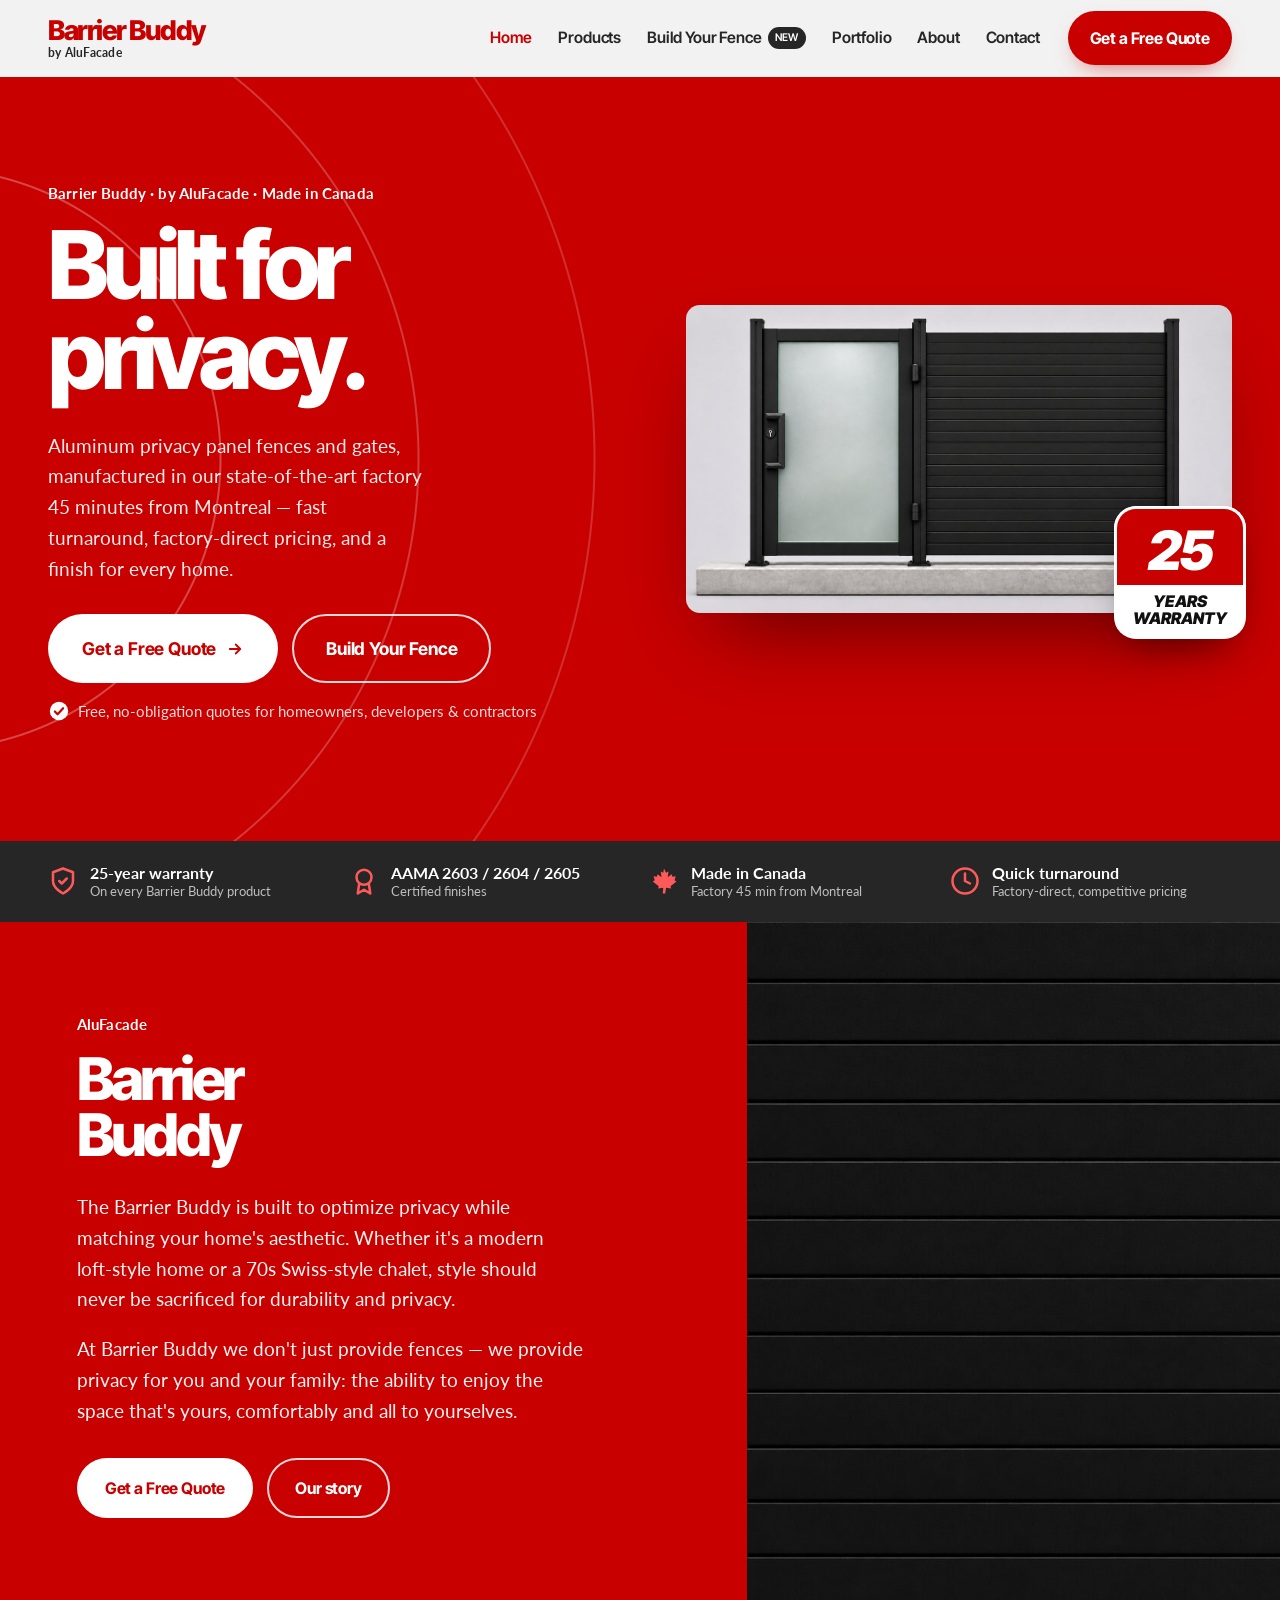
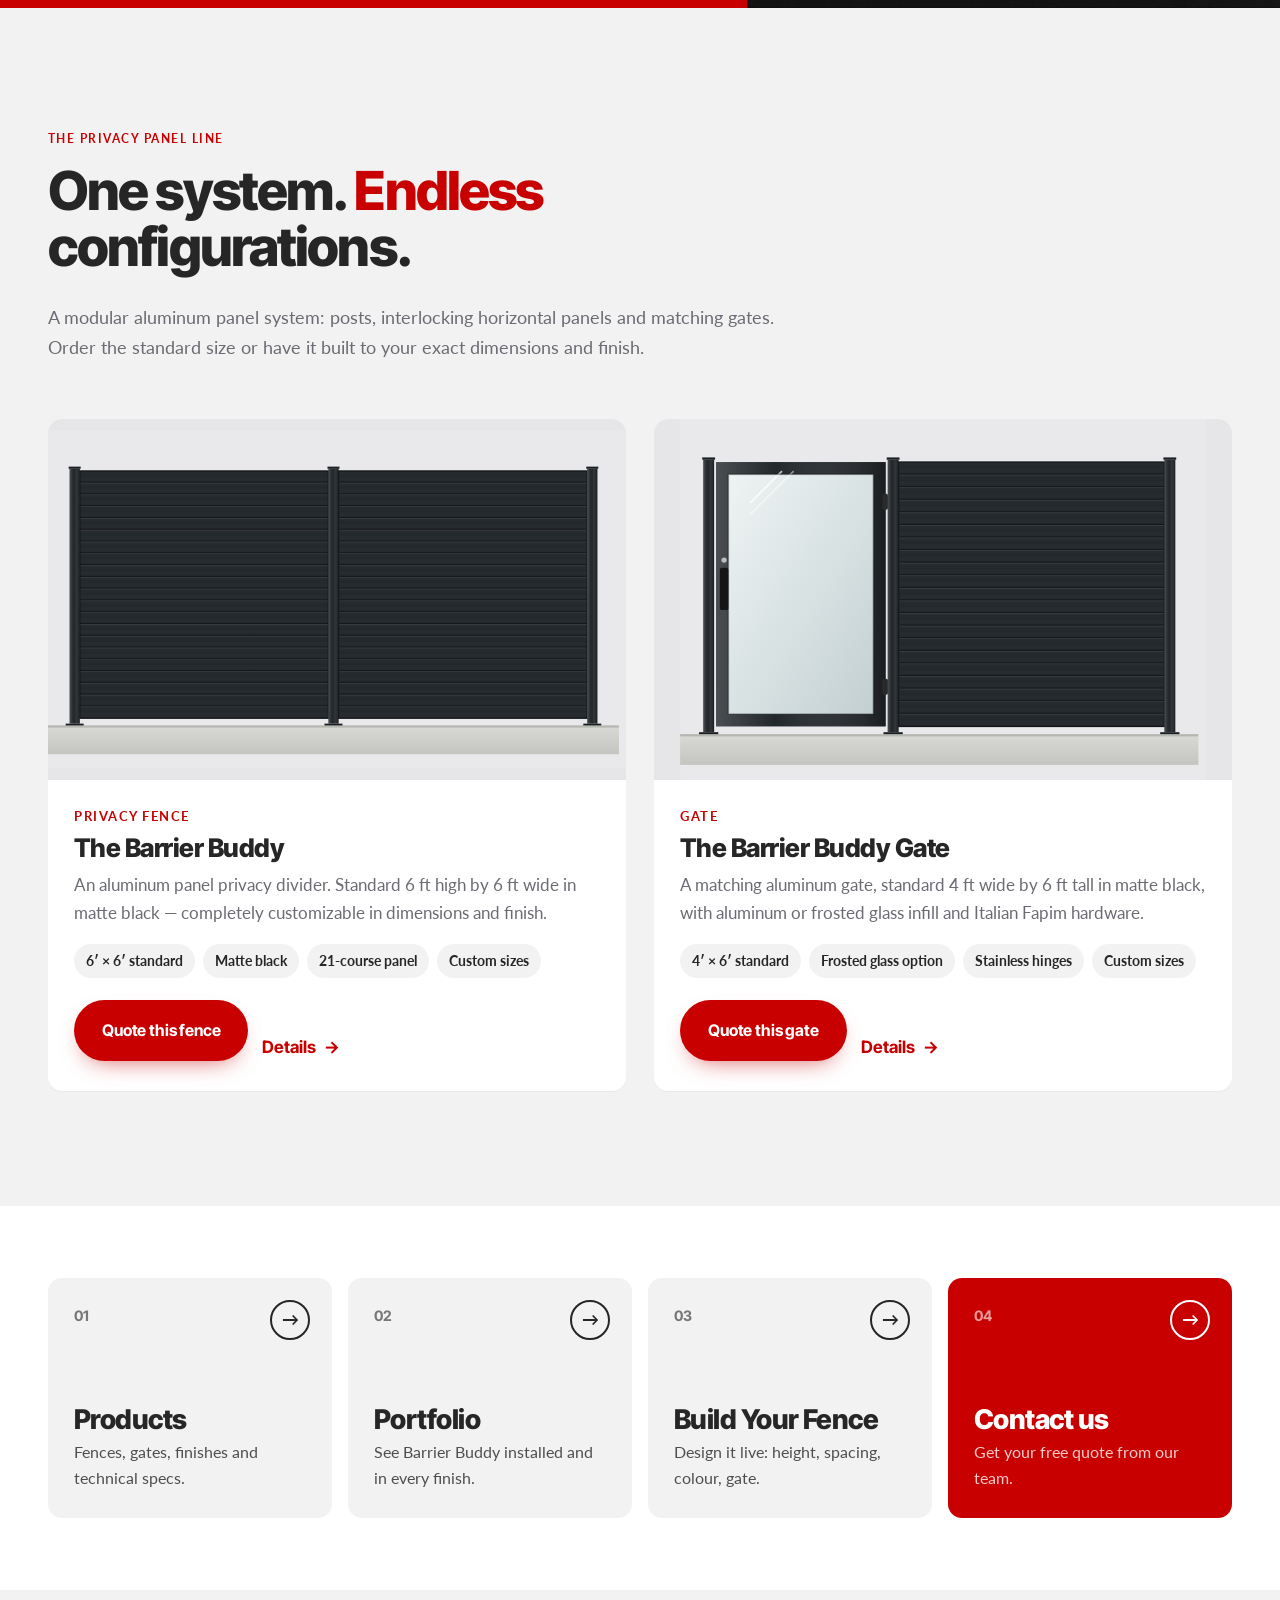
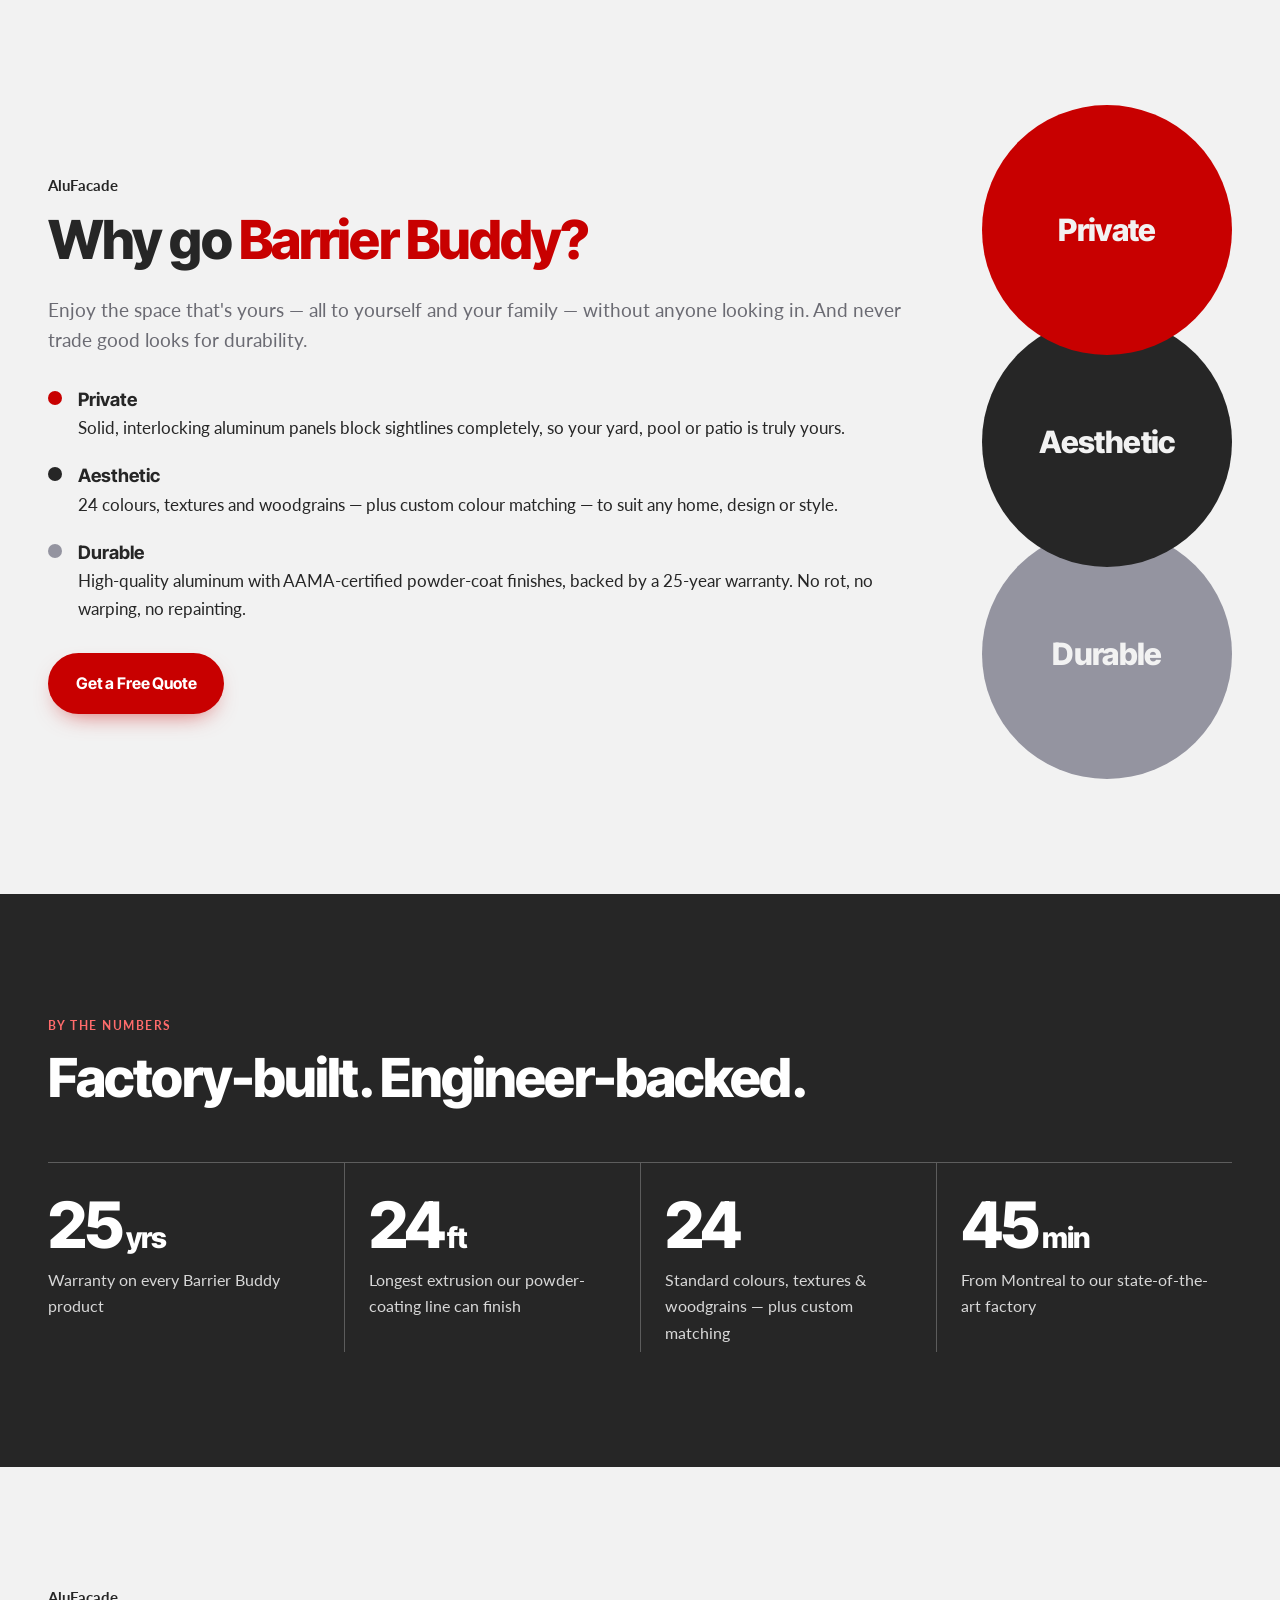
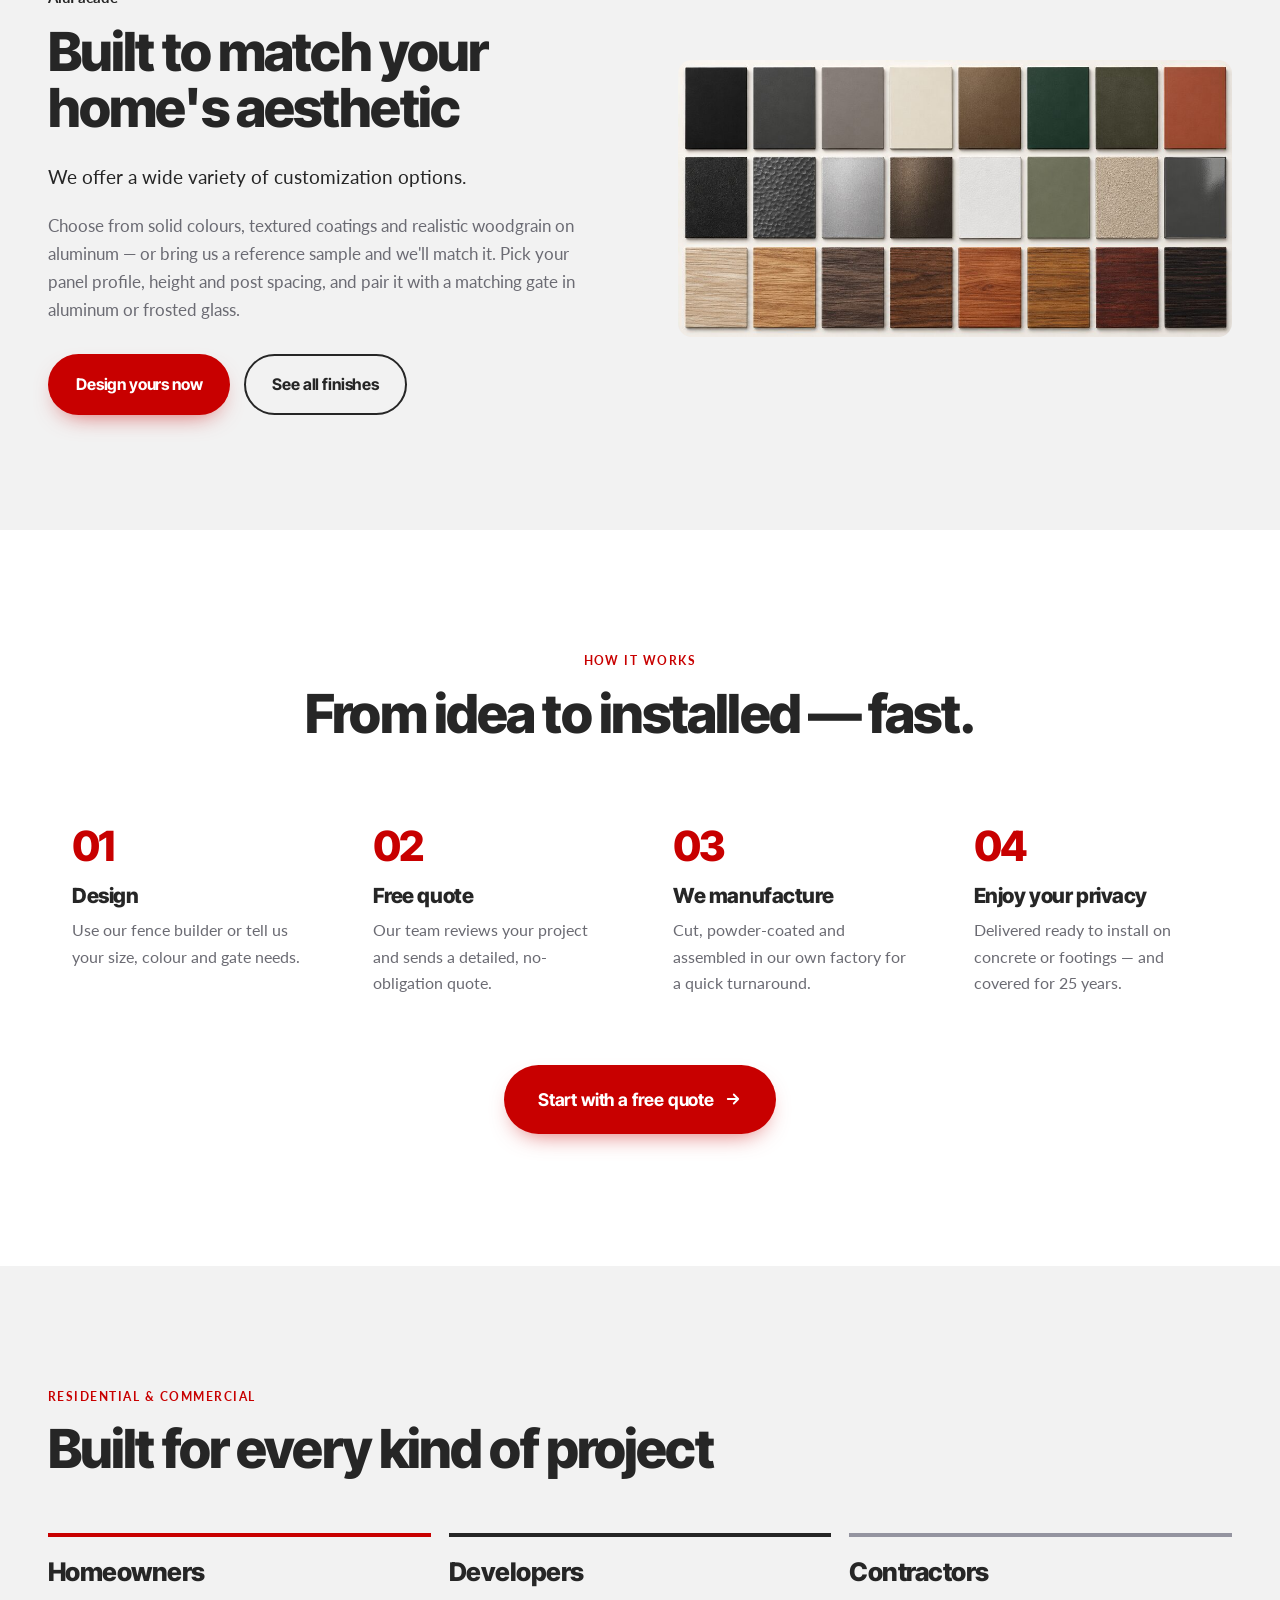
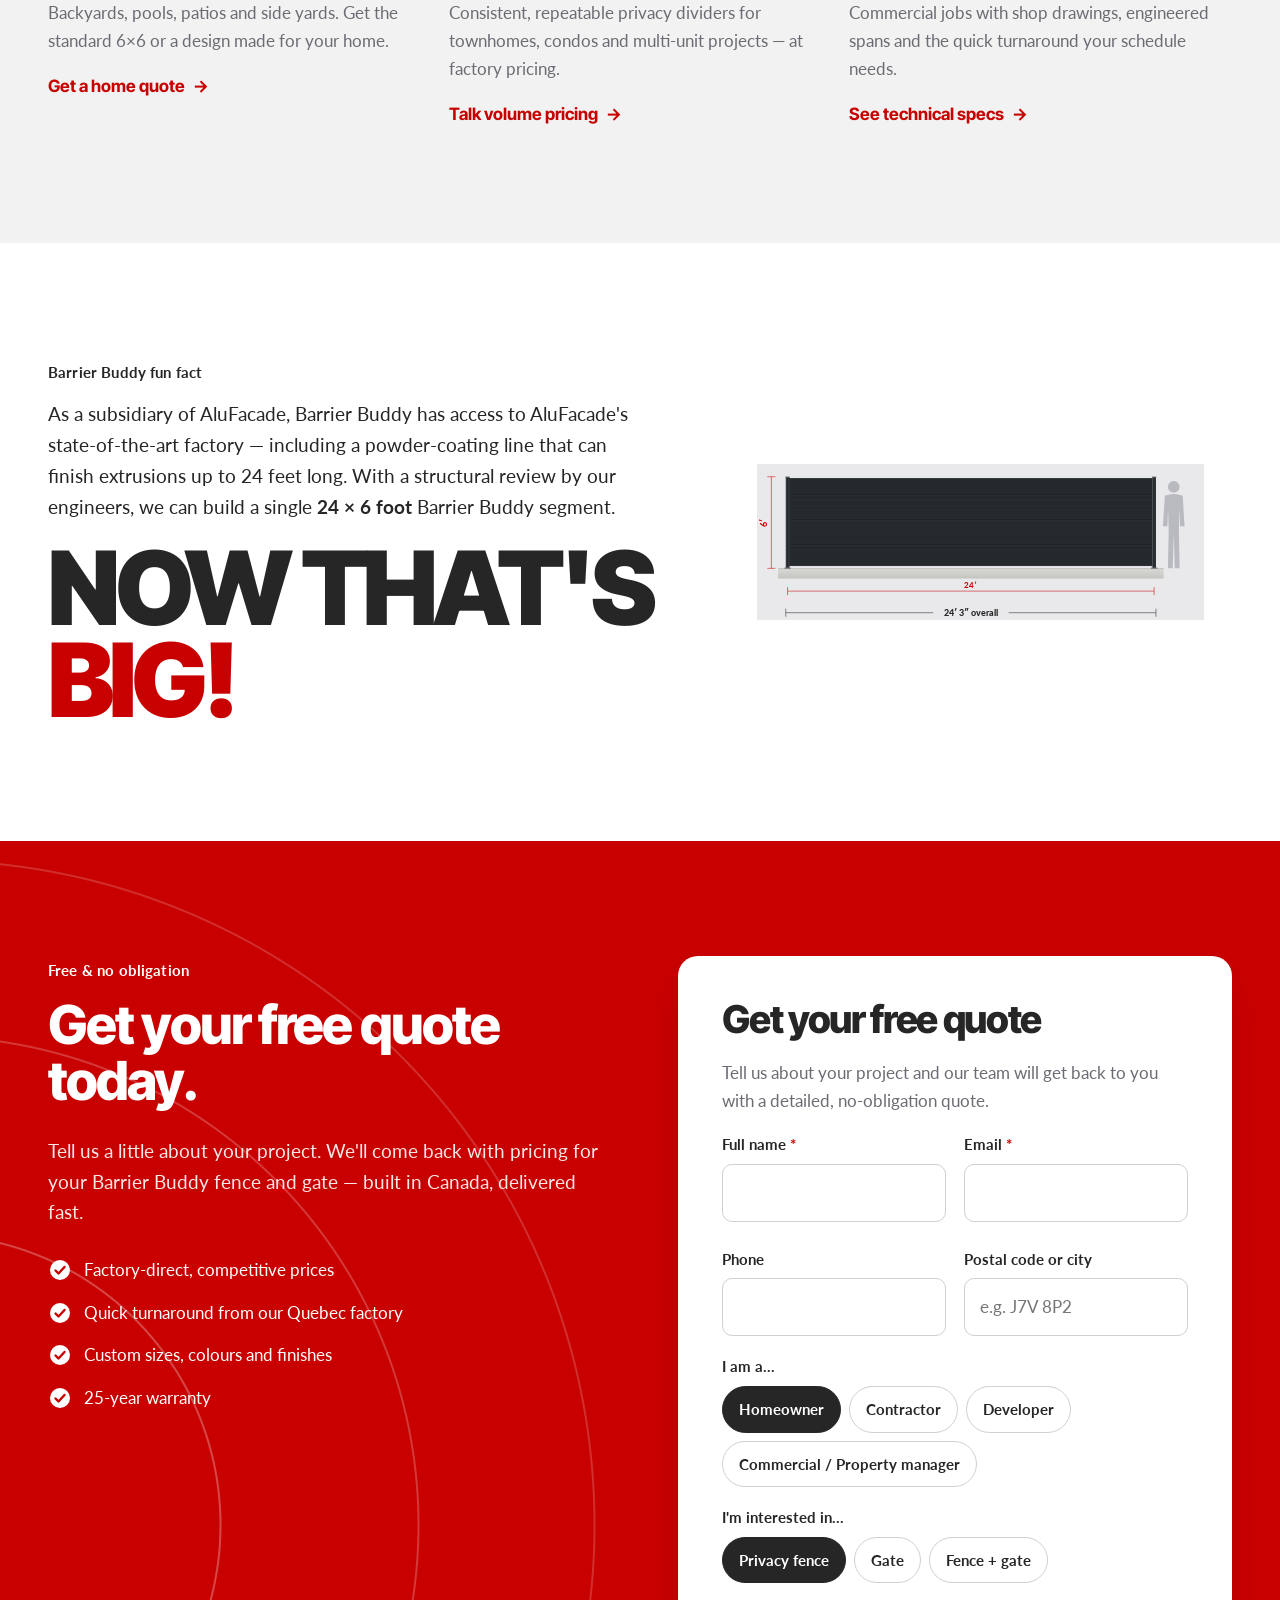
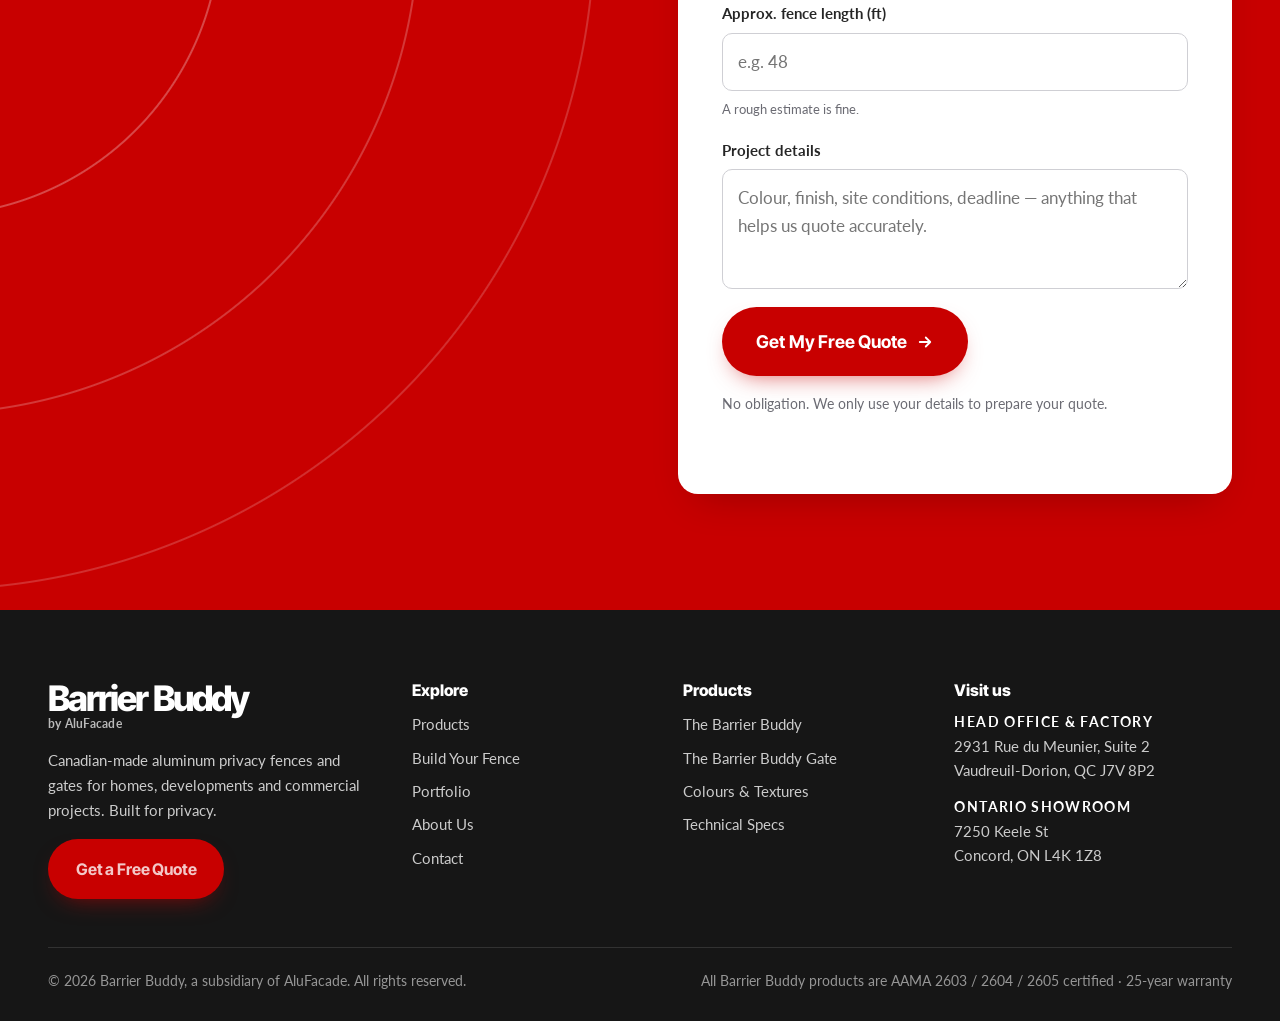
==== index.html @ 4f302fcf "Build Barrier Buddy website with fence configurator Six-page static site (Home, Products, Build Your" ====
<!DOCTYPE html>
<html lang="en-CA">
<head>
<meta charset="utf-8">
<meta name="viewport" content="width=device-width, initial-scale=1">
<title>Barrier Buddy | Aluminum Privacy Fences &amp; Gates — Made in Canada</title>
<meta name="description" content="Barrier Buddy builds Canadian-made aluminum privacy panel fences and gates in its factory 45 minutes from Montreal. Fast turnaround, competitive prices, 25-year warranty. Get a free quote.">
<meta name="theme-color" content="#c80000">
<meta property="og:type" content="website">
<meta property="og:site_name" content="Barrier Buddy">
<meta property="og:title" content="Barrier Buddy | Aluminum Privacy Fences &amp; Gates — Made in Canada">
<meta property="og:description" content="Barrier Buddy builds Canadian-made aluminum privacy panel fences and gates in its factory 45 minutes from Montreal. Fast turnaround, competitive prices, 25-year warranty. Get a free quote.">
<meta property="og:image" content="assets/img/standard-configuration.jpg">
<link rel="icon" href="assets/img/favicon.svg" type="image/svg+xml">
<link rel="preconnect" href="https://fonts.googleapis.com">
<link rel="preconnect" href="https://fonts.gstatic.com" crossorigin>
<link href="https://fonts.googleapis.com/css2?family=Inter+Tight:ital,wght@0,500;0,600;0,700;0,800;0,900;1,900&amp;family=Lato:wght@300;400;700;900&amp;display=swap" rel="stylesheet">
<link rel="stylesheet" href="assets/css/styles.css">
</head>
<body>
<a class="skip-link" href="#main">Skip to content</a>
<header class="site-header">
  <div class="container site-header__inner">
    <a class="brand" href="index.html" aria-label="Barrier Buddy by AluFacade — home">
      <span class="brand__name wordmark">Barrier Buddy</span>
      <span class="brand__by">by AluFacade</span>
    </a>
    <button class="nav-toggle" type="button" aria-expanded="false" aria-controls="site-nav"><span></span><span class="sr-only">Menu</span></button>
    <nav class="nav" id="site-nav" aria-label="Main">
      <ul class="nav__list">
          <li><a class="nav__link" href="index.html" aria-current="page">Home</a></li>
          <li><a class="nav__link" href="products.html">Products</a></li>
          <li><a class="nav__link nav__link--build" href="configurator.html">Build Your Fence <span class="tag">New</span></a></li>
          <li><a class="nav__link" href="gallery.html">Portfolio</a></li>
          <li><a class="nav__link" href="about.html">About</a></li>
          <li><a class="nav__link" href="contact.html">Contact</a></li>
      </ul>
      <a class="btn btn--primary nav__cta" href="contact.html#quote">Get a Free Quote</a>
    </nav>
  </div>
</header>

<main id="main">

  <!-- ============ HERO ============ -->
  <section class="hero rings">
    <div class="container hero__grid">
      <div>
        <span class="eyebrow">Barrier Buddy &middot; by AluFacade &middot; Made in Canada</span>
        <h1 class="wordmark">Built for<br>privacy.</h1>
        <p class="lead">Aluminum privacy panel fences and gates, manufactured in our state-of-the-art factory 45&nbsp;minutes from Montreal &mdash; fast turnaround, factory-direct pricing, and a finish for every home.</p>
        <div class="hero__ctas">
          <a class="btn btn--light btn--lg" href="contact.html#quote">Get a Free Quote <svg viewBox="0 0 24 24" fill="none" stroke="currentColor" stroke-width="2.4" stroke-linecap="round" stroke-linejoin="round" aria-hidden="true"><path d="M5 12h14M13 6l6 6-6 6"/></svg></a>
          <a class="btn btn--outline-light btn--lg" href="configurator.html">Build Your Fence</a>
        </div>
        <p class="hero__note"><svg viewBox="0 0 24 24" fill="none" stroke="currentColor" stroke-width="2" stroke-linecap="round" stroke-linejoin="round" aria-hidden="true"><circle cx="12" cy="12" r="10" fill="#fff" stroke="none"/><path d="m7.5 12.5 3 3 6-6.5" stroke="#c80000" stroke-width="2.4"/></svg> Free, no-obligation quotes for homeowners, developers &amp; contractors</p>
      </div>
      <div class="hero__media">
        <img src="assets/img/standard-configuration.jpg" width="1338" height="753" alt="Barrier Buddy standard configuration: a 6 by 6 foot matte black aluminum privacy panel with a 4 foot frosted glass gate" fetchpriority="high">
        <div class="hero__badge" aria-label="25 year warranty"><strong>25</strong><span>Years<br>warranty</span></div>
      </div>
    </div>
  </section>

  <!-- ============ TRUST STRIP ============ -->
  <section class="trust" aria-label="Why customers trust Barrier Buddy">
    <div class="container">
      <ul class="trust__list">
        <li class="trust__item"><svg viewBox="0 0 24 24" fill="none" stroke="currentColor" stroke-width="2" stroke-linecap="round" stroke-linejoin="round" aria-hidden="true"><path d="M12 22s8-4 8-10V5l-8-3-8 3v7c0 6 8 10 8 10z"/><path d="m9 12 2 2 4-4"/></svg><span>25-year warranty<small>On every Barrier Buddy product</small></span></li>
        <li class="trust__item"><svg viewBox="0 0 24 24" fill="none" stroke="currentColor" stroke-width="2" stroke-linecap="round" stroke-linejoin="round" aria-hidden="true"><circle cx="12" cy="9" r="6"/><path d="M8.2 13.8 7 22l5-3 5 3-1.2-8.2"/></svg><span>AAMA 2603 / 2604 / 2605<small>Certified finishes</small></span></li>
        <li class="trust__item"><svg viewBox="0 0 24 24" fill="currentColor" aria-hidden="true"><path d="M12 2l1.6 3.4 2-1-0.6 4.6 3-2.4.8 2 2.6-.4-1 3.2 1.6 1-4.8 3.8.6 1.8-4.2-.6L13 22h-2l.4-4.6-4.2.6.6-1.8L3 12.4l1.6-1-1-3.2 2.6.4.8-2 3 2.4-.6-4.6 2 1z"/></svg><span>Made in Canada<small>Factory 45 min from Montreal</small></span></li>
        <li class="trust__item"><svg viewBox="0 0 24 24" fill="none" stroke="currentColor" stroke-width="2" stroke-linecap="round" stroke-linejoin="round" aria-hidden="true"><circle cx="12" cy="12" r="10"/><path d="M12 6v6l4 2"/></svg><span>Quick turnaround<small>Factory-direct, competitive pricing</small></span></li>
      </ul>
    </div>
  </section>

  <!-- ============ INTRO ============ -->
  <section class="split" aria-labelledby="intro-title">
    <div class="split__copy">
      <span class="eyebrow">AluFacade</span>
      <h2 id="intro-title" class="wordmark">Barrier<br>Buddy</h2>
      <p>The Barrier Buddy is built to optimize privacy while matching your home's aesthetic. Whether it's a modern loft-style home or a 70s Swiss-style chalet, style should never be sacrificed for durability and privacy.</p>
      <p>At Barrier Buddy we don't just provide fences &mdash; we provide privacy for you and your family: the ability to enjoy the space that's yours, comfortably and all to yourselves.</p>
      <div class="hero__ctas" style="margin-top:12px">
        <a class="btn btn--light" href="contact.html#quote">Get a Free Quote</a>
        <a class="btn btn--outline-light" href="about.html">Our story</a>
      </div>
    </div>
    <div class="split__media" role="img" aria-label="Close-up of matte black horizontal aluminum fence panels"></div>
  </section>

  <!-- ============ PRODUCT LINE ============ -->
  <section class="section" aria-labelledby="line-title">
    <div class="container">
      <div class="section-head reveal">
        <span class="eyebrow eyebrow--caps text-red">The privacy panel line</span>
        <h2 id="line-title">One system. <span class="text-red">Endless</span> configurations.</h2>
        <p>A modular aluminum panel system: posts, interlocking horizontal panels and matching gates. Order the standard size or have it built to your exact dimensions and finish.</p>
      </div>
      <div class="grid grid--2">
        <article class="card reveal">
          <div class="card__media" data-fence-preview='{"bays":2,"courses":21,"colour":"matte-black"}'></div>
          <div class="card__body">
            <div class="card__kicker">Privacy fence</div>
            <h3>The Barrier Buddy</h3>
            <p>An aluminum panel privacy divider. Standard 6&nbsp;ft high by 6&nbsp;ft wide in matte black &mdash; completely customizable in dimensions and finish.</p>
            <ul class="spec-chips"><li>6&prime; &times; 6&prime; standard</li><li>Matte black</li><li>21-course panel</li><li>Custom sizes</li></ul>
            <div class="hero__ctas" style="margin-top:auto">
              <a class="btn btn--primary" href="contact.html?product=fence#quote">Quote this fence</a>
              <a class="link-arrow" href="products.html#fence">Details</a>
            </div>
          </div>
        </article>
        <article class="card reveal">
          <div class="card__media" data-fence-preview='{"bays":1,"courses":21,"colour":"matte-black","gate":"frosted","gateWidth":4,"gatePosition":"left"}'></div>
          <div class="card__body">
            <div class="card__kicker">Gate</div>
            <h3>The Barrier Buddy Gate</h3>
            <p>A matching aluminum gate, standard 4&nbsp;ft wide by 6&nbsp;ft tall in matte black, with aluminum or frosted glass infill and Italian Fapim hardware.</p>
            <ul class="spec-chips"><li>4&prime; &times; 6&prime; standard</li><li>Frosted glass option</li><li>Stainless hinges</li><li>Custom sizes</li></ul>
            <div class="hero__ctas" style="margin-top:auto">
              <a class="btn btn--primary" href="contact.html?product=gate#quote">Quote this gate</a>
              <a class="link-arrow" href="products.html#gate">Details</a>
            </div>
          </div>
        </article>
      </div>
    </div>
  </section>

  <!-- ============ EXPLORE TILES ============ -->
  <section class="section section--white section--tight" aria-labelledby="explore-title">
    <div class="container">
      <h2 id="explore-title" class="sr-only">Explore Barrier Buddy</h2>
      <div class="tiles">
        <a class="tile reveal" href="products.html"><span class="tile__num">01</span><span class="tile__arrow">&rarr;</span><div><h3>Products</h3><p>Fences, gates, finishes and technical specs.</p></div></a>
        <a class="tile reveal" href="gallery.html"><span class="tile__num">02</span><span class="tile__arrow">&rarr;</span><div><h3>Portfolio</h3><p>See Barrier Buddy installed and in every finish.</p></div></a>
        <a class="tile reveal" href="configurator.html"><span class="tile__num">03</span><span class="tile__arrow">&rarr;</span><div><h3>Build Your Fence</h3><p>Design it live: height, spacing, colour, gate.</p></div></a>
        <a class="tile tile--red reveal" href="contact.html#quote"><span class="tile__num">04</span><span class="tile__arrow">&rarr;</span><div><h3>Contact us</h3><p>Get your free quote from our team.</p></div></a>
      </div>
    </div>
  </section>

  <!-- ============ WHY ============ -->
  <section class="section" aria-labelledby="why-title">
    <div class="container why">
      <div class="reveal">
        <span class="eyebrow">AluFacade</span>
        <h2 id="why-title">Why go <span class="text-red">Barrier Buddy?</span></h2>
        <p class="lead muted">Enjoy the space that's yours &mdash; all to yourself and your family &mdash; without anyone looking in. And never trade good looks for durability.</p>
        <ul class="why__points">
          <li><div><strong>Private</strong>Solid, interlocking aluminum panels block sightlines completely, so your yard, pool or patio is truly yours.</div></li>
          <li><div><strong>Aesthetic</strong>24 colours, textures and woodgrains &mdash; plus custom colour matching &mdash; to suit any home, design or style.</div></li>
          <li><div><strong>Durable</strong>High-quality aluminum with AAMA-certified powder-coat finishes, backed by a 25-year warranty. No rot, no warping, no repainting.</div></li>
        </ul>
        <a class="btn btn--primary" href="contact.html#quote" style="margin-top:30px">Get a Free Quote</a>
      </div>
      <div class="why__circles" aria-hidden="true">
        <div class="why__circle why__circle--red">Private</div>
        <div class="why__circle why__circle--ink">Aesthetic</div>
        <div class="why__circle why__circle--grey">Durable</div>
      </div>
    </div>
  </section>

  <!-- ============ STATS ============ -->
  <section class="section section--ink" aria-labelledby="stats-title">
    <div class="container">
      <div class="section-head">
        <span class="eyebrow eyebrow--caps" style="color:#ff6b6b">By the numbers</span>
        <h2 id="stats-title">Factory-built. Engineer-backed.</h2>
      </div>
      <div class="stats">
        <div class="stat"><div class="stat__num">25<small>yrs</small></div><div class="stat__label">Warranty on every Barrier Buddy product</div></div>
        <div class="stat"><div class="stat__num">24<small>ft</small></div><div class="stat__label">Longest extrusion our powder-coating line can finish</div></div>
        <div class="stat"><div class="stat__num">24</div><div class="stat__label">Standard colours, textures &amp; woodgrains &mdash; plus custom matching</div></div>
        <div class="stat"><div class="stat__num">45<small>min</small></div><div class="stat__label">From Montreal to our state-of-the-art factory</div></div>
      </div>
    </div>
  </section>

  <!-- ============ AESTHETIC ============ -->
  <section class="section" aria-labelledby="aes-title">
    <div class="container two-col">
      <div class="reveal">
        <span class="eyebrow">AluFacade</span>
        <h2 id="aes-title">Built to match your home's aesthetic</h2>
        <p class="lead">We offer a wide variety of customization options.</p>
        <p class="muted">Choose from solid colours, textured coatings and realistic woodgrain on aluminum &mdash; or bring us a reference sample and we'll match it. Pick your panel profile, height and post spacing, and pair it with a matching gate in aluminum or frosted glass.</p>
        <div class="hero__ctas">
          <a class="btn btn--primary" href="configurator.html">Design yours now</a>
          <a class="btn btn--outline" href="products.html#finishes">See all finishes</a>
        </div>
      </div>
      <figure class="reveal" style="margin:0">
        <img src="assets/img/finish-samples.jpg" width="1065" height="533" alt="Barrier Buddy powder-coat finish samples: solid colours, textures and woodgrains" style="border-radius:var(--radius)" loading="lazy">
      </figure>
    </div>
  </section>

  <!-- ============ HOW IT WORKS ============ -->
  <section class="section section--white" aria-labelledby="how-title">
    <div class="container">
      <div class="section-head section-head--center reveal">
        <span class="eyebrow eyebrow--caps text-red">How it works</span>
        <h2 id="how-title">From idea to installed &mdash; fast.</h2>
      </div>
      <ol class="steps">
        <li class="step reveal"><h3>Design</h3><p>Use our fence builder or tell us your size, colour and gate needs.</p></li>
        <li class="step reveal"><h3>Free quote</h3><p>Our team reviews your project and sends a detailed, no-obligation quote.</p></li>
        <li class="step reveal"><h3>We manufacture</h3><p>Cut, powder-coated and assembled in our own factory for a quick turnaround.</p></li>
        <li class="step reveal"><h3>Enjoy your privacy</h3><p>Delivered ready to install on concrete or footings &mdash; and covered for 25 years.</p></li>
      </ol>
      <p style="text-align:center;margin-top:40px"><a class="btn btn--primary btn--lg" href="contact.html#quote">Start with a free quote <svg viewBox="0 0 24 24" fill="none" stroke="currentColor" stroke-width="2.4" stroke-linecap="round" stroke-linejoin="round" aria-hidden="true"><path d="M5 12h14M13 6l6 6-6 6"/></svg></a></p>
    </div>
  </section>

  <!-- ============ WHO WE SERVE ============ -->
  <section class="section" aria-labelledby="who-title">
    <div class="container">
      <div class="section-head reveal">
        <span class="eyebrow eyebrow--caps text-red">Residential &amp; commercial</span>
        <h2 id="who-title">Built for every kind of project</h2>
      </div>
      <div class="audience">
        <div class="audience__item reveal"><h3>Homeowners</h3><p>Backyards, pools, patios and side yards. Get the standard 6&times;6 or a design made for your home.</p><a class="link-arrow" href="contact.html?product=both#quote">Get a home quote</a></div>
        <div class="audience__item reveal"><h3>Developers</h3><p>Consistent, repeatable privacy dividers for townhomes, condos and multi-unit projects &mdash; at factory pricing.</p><a class="link-arrow" href="contact.html#quote">Talk volume pricing</a></div>
        <div class="audience__item reveal"><h3>Contractors</h3><p>Commercial jobs with shop drawings, engineered spans and the quick turnaround your schedule needs.</p><a class="link-arrow" href="products.html#specs">See technical specs</a></div>
      </div>
    </div>
  </section>

  <!-- ============ BIG FACT ============ -->
  <section class="section section--white" aria-labelledby="fact-title">
    <div class="container big-fact">
      <div class="reveal">
        <span class="eyebrow">Barrier Buddy fun fact</span>
        <h2 id="fact-title" class="sr-only">A 24 by 6 foot Barrier Buddy</h2>
        <p class="lead">As a subsidiary of AluFacade, Barrier Buddy has access to AluFacade's state-of-the-art factory &mdash; including a powder-coating line that can finish extrusions up to 24&nbsp;feet long. With a structural review by our engineers, we can build a single <strong>24&nbsp;&times;&nbsp;6&nbsp;foot</strong> Barrier Buddy segment.</p>
        <p class="big-fact__shout">Now that's <span class="text-red">big!</span></p>
      </div>
      <div class="big-fact__visual reveal" data-fence-preview='{"bays":1,"spacing":24,"courses":21,"colour":"matte-black"}' data-dims="true" data-person="true"></div>
    </div>
  </section>

  <!-- ============ QUOTE ============ -->
  <section class="section section--red rings quote-section" id="quote" aria-labelledby="quote-panel-title">
    <div class="container two-col">
      <div>
        <span class="eyebrow">Free &amp; no obligation</span>
        <h2>Get your free quote today.</h2>
        <p class="lead" style="color:rgba(255,255,255,.9)">Tell us a little about your project. We'll come back with pricing for your Barrier Buddy fence and gate &mdash; built in Canada, delivered fast.</p>
        <ul class="quote-perks">
          <li><svg viewBox="0 0 24 24" fill="none" stroke="currentColor" stroke-width="2" stroke-linecap="round" stroke-linejoin="round" aria-hidden="true"><circle cx="12" cy="12" r="10" fill="#fff" stroke="none"/><path d="m7.5 12.5 3 3 6-6.5" stroke="#c80000" stroke-width="2.4"/></svg> Factory-direct, competitive prices</li>
          <li><svg viewBox="0 0 24 24" fill="none" stroke="currentColor" stroke-width="2" stroke-linecap="round" stroke-linejoin="round" aria-hidden="true"><circle cx="12" cy="12" r="10" fill="#fff" stroke="none"/><path d="m7.5 12.5 3 3 6-6.5" stroke="#c80000" stroke-width="2.4"/></svg> Quick turnaround from our Quebec factory</li>
          <li><svg viewBox="0 0 24 24" fill="none" stroke="currentColor" stroke-width="2" stroke-linecap="round" stroke-linejoin="round" aria-hidden="true"><circle cx="12" cy="12" r="10" fill="#fff" stroke="none"/><path d="m7.5 12.5 3 3 6-6.5" stroke="#c80000" stroke-width="2.4"/></svg> Custom sizes, colours and finishes</li>
          <li><svg viewBox="0 0 24 24" fill="none" stroke="currentColor" stroke-width="2" stroke-linecap="round" stroke-linejoin="round" aria-hidden="true"><circle cx="12" cy="12" r="10" fill="#fff" stroke="none"/><path d="m7.5 12.5 3 3 6-6.5" stroke="#c80000" stroke-width="2.4"/></svg> 25-year warranty</li>
        </ul>
      </div>
      
  <div class="form-panel" id="quote-panel">
    <h2 style="font-size:clamp(1.8rem,3vw,2.5rem)">Get your free quote</h2>
    <p class="muted">Tell us about your project and our team will get back to you with a detailed, no-obligation quote.</p>
    <form class="form" data-quote-form novalidate>
      <div class="field">
        <label for="q-name">Full name <span class="req">*</span></label>
        <input id="q-name" name="name" type="text" autocomplete="name" required data-error="Please enter your name.">
        <span class="field__error" data-error-for="name" aria-live="polite"></span>
      </div>
      <div class="field">
        <label for="q-email">Email <span class="req">*</span></label>
        <input id="q-email" name="email" type="email" autocomplete="email" required data-error="Please enter a valid email address.">
        <span class="field__error" data-error-for="email" aria-live="polite"></span>
      </div>
      <div class="field">
        <label for="q-phone">Phone</label>
        <input id="q-phone" name="phone" type="tel" autocomplete="tel">
      </div>
      <div class="field">
        <label for="q-postal">Postal code or city</label>
        <input id="q-postal" name="location" type="text" autocomplete="postal-code" placeholder="e.g. J7V 8P2">
      </div>
      <fieldset class="field form__full choice-row">
        <legend>I am a…</legend>
        <label class="choice"><input type="radio" name="customer" value="Homeowner" checked><span>Homeowner</span></label>
        <label class="choice"><input type="radio" name="customer" value="Contractor"><span>Contractor</span></label>
        <label class="choice"><input type="radio" name="customer" value="Developer"><span>Developer</span></label>
        <label class="choice"><input type="radio" name="customer" value="Commercial"><span>Commercial / Property manager</span></label>
      </fieldset>
      <fieldset class="field form__full choice-row">
        <legend>I'm interested in…</legend>
        <label class="choice"><input type="radio" name="product" value="fence" checked><span>Privacy fence</span></label>
        <label class="choice"><input type="radio" name="product" value="gate"><span>Gate</span></label>
        <label class="choice"><input type="radio" name="product" value="both"><span>Fence + gate</span></label>
      </fieldset>
      <div class="field form__full">
        <label for="q-length">Approx. fence length (ft)</label>
        <input id="q-length" name="length" type="number" min="0" step="1" inputmode="numeric" placeholder="e.g. 48">
        <span class="field__hint">A rough estimate is fine.</span>
      </div>
      
      <div class="config-attached form__full" data-config-attached hidden>
        <div class="config-attached__head"><strong>Your Barrier Buddy design is attached</strong><button type="button" data-config-remove>Remove</button></div>
        <pre></pre>
      </div>
      <textarea name="configuration" hidden aria-hidden="true" tabindex="-1"></textarea>
      <div class="field form__full">
        <label for="q-msg">Project details</label>
        <textarea id="q-msg" name="message" placeholder="Colour, finish, site conditions, deadline — anything that helps us quote accurately."></textarea>
      </div>
      <div class="form__full form__submit">
        <button class="btn btn--primary btn--lg" type="submit">Get My Free Quote <svg viewBox="0 0 24 24" fill="none" stroke="currentColor" stroke-width="2.4" stroke-linecap="round" stroke-linejoin="round" aria-hidden="true"><path d="M5 12h14M13 6l6 6-6 6"/></svg></button>
        <p>No obligation. We only use your details to prepare your quote.</p>
      </div>
      <p class="form-status form__full" role="alert"></p>
    </form>
    <div class="form-success" hidden>
      <div class="form-success__icon"><svg viewBox="0 0 24 24" fill="none" stroke="currentColor" stroke-width="2.6" stroke-linecap="round" stroke-linejoin="round" aria-hidden="true"><path d="M20 6 9 17l-5-5"/></svg></div>
      <h3>Thanks — your quote request is in!</h3>
      <p class="muted">Our team will review your project and contact you shortly. Want to fine-tune your design in the meantime?</p>
      <a class="btn btn--dark" href="configurator.html">Open the fence builder</a>
    </div>
  </div>
    </div>
  </section>

</main>
<script>
document.addEventListener("DOMContentLoaded", function () {
  document.querySelectorAll("[data-fence-preview]").forEach(function (el) {
    var cfg = JSON.parse(el.getAttribute("data-fence-preview"));
    el.innerHTML = BarrierBuddy.fence.render(cfg, { dims: el.dataset.dims === "true", person: el.dataset.person === "true" });
  });
});
</script>

<div class="quote-bar" aria-label="Quick actions">
  <a class="btn btn--dark" href="configurator.html">Build Your Fence</a>
  <a class="btn btn--primary" href="contact.html#quote">Free Quote</a>
</div>

<footer class="site-footer">
  <div class="container">
    <div class="footer-grid">
      <div class="footer-brand">
        <a class="brand" href="index.html"><span class="brand__name wordmark">Barrier Buddy</span><span class="brand__by">by AluFacade</span></a>
        <p>Canadian-made aluminum privacy fences and gates for homes, developments and commercial projects. Built for privacy.</p>
        <a class="btn btn--primary" href="contact.html#quote">Get a Free Quote</a>
      </div>
      <div class="footer-col">
        <h4>Explore</h4>
        <ul>
          <li><a href="products.html">Products</a></li>
          <li><a href="configurator.html">Build Your Fence</a></li>
          <li><a href="gallery.html">Portfolio</a></li>
          <li><a href="about.html">About Us</a></li>
          <li><a href="contact.html">Contact</a></li>
        </ul>
      </div>
      <div class="footer-col">
        <h4>Products</h4>
        <ul>
          <li><a href="products.html#fence">The Barrier Buddy</a></li>
          <li><a href="products.html#gate">The Barrier Buddy Gate</a></li>
          <li><a href="products.html#finishes">Colours &amp; Textures</a></li>
          <li><a href="products.html#specs">Technical Specs</a></li>
        </ul>
      </div>
      <div class="footer-col">
        <h4>Visit us</h4>
        <address><strong>Head Office &amp; Factory</strong>2931 Rue du Meunier, Suite 2<br>Vaudreuil-Dorion, QC J7V 8P2</address>
        <address><strong>Ontario Showroom</strong>7250 Keele St<br>Concord, ON L4K 1Z8</address>
      </div>
    </div>
    <div class="footer-bottom">
      <span>&copy; <span data-year>2026</span> Barrier Buddy, a subsidiary of AluFacade. All rights reserved.</span>
      <span>All Barrier Buddy products are AAMA 2603 / 2604 / 2605 certified &middot; 25-year warranty</span>
    </div>
  </div>
</footer>
<script src="assets/js/fence-render.js"></script>
<script src="assets/js/main.js"></script>
</body>
</html>
---- assets/css/styles.css ----
/* ==========================================================================
   Barrier Buddy — by AluFacade
   Visual system taken from the Barrier Buddy presentation:
   signal red, off-white paper, charcoal ink, cool grey; heavy tight-tracked
   display type with Lato body copy; concentric ring motif on red.
   ========================================================================== */

:root {
  --red: #c80000;
  --red-dark: #a30000;
  --red-tint: #fbe9e9;
  --ink: #262626;
  --ink-2: #3d3d3d;
  --muted: #6b6b73;
  --grey: #9494a0;
  --line: #dcdcdc;
  --paper: #f2f2f2;
  --white: #ffffff;
  --slate: #1d2a36;

  --font-display: "Inter Tight", "Helvetica Neue", Arial, sans-serif;
  --font-body: "Lato", "Helvetica Neue", Arial, sans-serif;

  --container: 1240px;
  --gutter: clamp(20px, 4vw, 48px);
  --radius: 14px;
  --radius-sm: 8px;
  --shadow: 0 18px 40px -18px rgba(0, 0, 0, 0.25);
  --header-h: 76px;
}

*,
*::before,
*::after { box-sizing: border-box; }

html { scroll-behavior: smooth; -webkit-text-size-adjust: 100%; }

body {
  margin: 0;
  font-family: var(--font-body);
  font-size: 1.0625rem;
  line-height: 1.65;
  color: var(--ink);
  background: var(--paper);
  -webkit-font-smoothing: antialiased;
}

img, svg { display: block; max-width: 100%; }
img { height: auto; }
a { color: inherit; }
button, input, select, textarea { font: inherit; color: inherit; }

:focus-visible { outline: 3px solid var(--red); outline-offset: 3px; }

.sr-only {
  position: absolute; width: 1px; height: 1px; padding: 0; margin: -1px;
  overflow: hidden; clip: rect(0 0 0 0); white-space: nowrap; border: 0;
}

.skip-link {
  position: absolute; left: 12px; top: -60px; z-index: 200;
  background: var(--ink); color: var(--white); padding: 10px 16px; border-radius: 6px;
}
.skip-link:focus { top: 12px; }

.container { width: min(100% - 2 * var(--gutter), var(--container)); margin-inline: auto; }

/* ---------- Type ---------- */
h1, h2, h3, h4 {
  font-family: var(--font-display);
  font-weight: 800;
  line-height: 1.04;
  letter-spacing: -0.035em;
  margin: 0 0 0.5em;
  color: inherit;
}
h1 { font-size: clamp(2.6rem, 6.4vw, 5.6rem); }
h2 { font-size: clamp(2rem, 4.2vw, 3.6rem); }
h3 { font-size: clamp(1.3rem, 2vw, 1.75rem); letter-spacing: -0.02em; }
h4 { font-size: 1.1rem; letter-spacing: -0.01em; }
p { margin: 0 0 1em; }

.eyebrow {
  display: inline-block;
  font-family: var(--font-body);
  font-weight: 700;
  font-size: 0.95rem;
  letter-spacing: 0.01em;
  margin-bottom: 14px;
}
.eyebrow--caps { text-transform: uppercase; letter-spacing: 0.12em; font-size: 0.78rem; }
.text-red { color: var(--red); }
.lead { font-size: clamp(1.1rem, 1.5vw, 1.3rem); line-height: 1.6; }
.muted { color: var(--muted); }
.small { font-size: 0.875rem; }

/* Wordmark */
.wordmark {
  font-family: var(--font-display);
  font-weight: 800;
  letter-spacing: -0.055em;
  line-height: 0.95;
}

/* ---------- Buttons ---------- */
.btn {
  display: inline-flex; align-items: center; justify-content: center; gap: 10px;
  padding: 15px 26px;
  border-radius: 999px;
  border: 2px solid transparent;
  font-family: var(--font-display);
  font-weight: 700;
  font-size: 1rem;
  letter-spacing: -0.01em;
  text-decoration: none;
  cursor: pointer;
  transition: transform 0.15s ease, background-color 0.15s ease, color 0.15s ease, border-color 0.15s ease, box-shadow 0.15s ease;
  white-space: nowrap;
}
.btn:hover { transform: translateY(-1px); }
.btn:active { transform: translateY(0); }
.btn svg { width: 18px; height: 18px; flex: none; }
.btn--primary { background: var(--red); color: var(--white); box-shadow: 0 10px 24px -12px rgba(200, 0, 0, 0.7); }
.btn--primary:hover { background: var(--red-dark); }
.btn--light { background: var(--white); color: var(--red); }
.btn--light:hover { background: var(--paper); }
.btn--dark { background: var(--ink); color: var(--white); }
.btn--dark:hover { background: #000; }
.btn--outline { border-color: currentColor; color: var(--ink); background: transparent; }
.btn--outline:hover { background: var(--ink); color: var(--white); border-color: var(--ink); }
.btn--outline-light { border-color: rgba(255, 255, 255, 0.85); color: var(--white); background: transparent; }
.btn--outline-light:hover { background: var(--white); color: var(--red); }
.btn--lg { padding: 18px 32px; font-size: 1.1rem; }
.btn--block { width: 100%; }

.link-arrow {
  display: inline-flex; align-items: center; gap: 8px;
  font-family: var(--font-display); font-weight: 700; text-decoration: none; color: var(--red);
}
.link-arrow::after { content: "→"; transition: transform 0.15s ease; }
.link-arrow:hover::after { transform: translateX(4px); }

/* ---------- Header ---------- */
.site-header {
  position: sticky; top: 0; z-index: 100;
  background: rgba(242, 242, 242, 0.92);
  backdrop-filter: saturate(160%) blur(10px);
  -webkit-backdrop-filter: saturate(160%) blur(10px);
  border-bottom: 1px solid transparent;
  transition: border-color 0.2s ease, box-shadow 0.2s ease;
}
.site-header.is-scrolled { border-bottom-color: var(--line); box-shadow: 0 8px 24px -20px rgba(0,0,0,.35); }
.site-header__inner { display: flex; align-items: center; justify-content: space-between; gap: 24px; height: var(--header-h); }

.brand { display: inline-flex; flex-direction: column; text-decoration: none; line-height: 1; }
.brand__name { font-size: 1.7rem; color: var(--red); }
.brand__by { font-family: var(--font-body); font-weight: 700; font-size: 0.72rem; color: var(--ink); margin-top: 3px; letter-spacing: 0.02em; }

.nav { display: flex; align-items: center; gap: 6px; }
.nav__list { display: flex; align-items: center; gap: 2px; list-style: none; margin: 0; padding: 0; }
.nav__link {
  display: block; padding: 10px 12px; border-radius: 8px;
  font-family: var(--font-display); font-weight: 600; font-size: 0.98rem; letter-spacing: -0.01em;
  text-decoration: none; color: var(--ink);
}
.nav__link:hover { color: var(--red); }
.nav__link[aria-current="page"] { color: var(--red); }
.nav__link--build { display: inline-flex; align-items: center; gap: 6px; }
.nav__link--build .tag { font-size: 0.66rem; background: var(--ink); color: #fff; border-radius: 999px; padding: 2px 7px; letter-spacing: 0.04em; text-transform: uppercase; }
.nav__cta { margin-left: 10px; padding: 12px 20px; }

.nav-toggle {
  display: none; width: 46px; height: 46px; border-radius: 10px; border: 0; background: var(--ink); color: #fff; cursor: pointer;
  align-items: center; justify-content: center;
}
.nav-toggle span, .nav-toggle span::before, .nav-toggle span::after {
  content: ""; display: block; width: 20px; height: 2px; background: currentColor; position: relative; transition: transform .2s ease, top .2s ease, opacity .2s;
}
.nav-toggle span::before { position: absolute; top: -6px; }
.nav-toggle span::after { position: absolute; top: 6px; }
.nav-toggle[aria-expanded="true"] span { background: transparent; }
.nav-toggle[aria-expanded="true"] span::before { top: 0; transform: rotate(45deg); }
.nav-toggle[aria-expanded="true"] span::after { top: 0; transform: rotate(-45deg); }

@media (max-width: 1080px) {
  .nav-toggle { display: inline-flex; }
  .nav {
    position: fixed; inset: var(--header-h) 0 auto 0; background: var(--paper);
    flex-direction: column; align-items: stretch; gap: 0; padding: 12px var(--gutter) 28px;
    border-bottom: 1px solid var(--line); box-shadow: 0 24px 40px -24px rgba(0,0,0,.35);
    transform: translateY(-8px); opacity: 0; visibility: hidden; transition: all .2s ease;
    max-height: calc(100vh - var(--header-h)); overflow-y: auto;
  }
  .nav.is-open { transform: none; opacity: 1; visibility: visible; }
  .nav__list { flex-direction: column; align-items: stretch; }
  .nav__link { padding: 14px 4px; font-size: 1.2rem; border-bottom: 1px solid var(--line); border-radius: 0; }
  .nav__cta { margin: 18px 0 0; padding: 16px; }
}

/* Mobile sticky quote bar */
.quote-bar {
  display: none;
  position: fixed; left: 0; right: 0; bottom: 0; z-index: 90;
  padding: 10px 14px calc(10px + env(safe-area-inset-bottom));
  background: rgba(255,255,255,.96); border-top: 1px solid var(--line);
  gap: 10px;
}
.quote-bar .btn { flex: 1; padding: 14px 10px; }
@media (max-width: 720px) {
  .quote-bar { display: flex; }
  body { padding-bottom: 78px; }
}

/* ---------- Sections ---------- */
.section { padding-block: clamp(64px, 9vw, 120px); }
.section--tight { padding-block: clamp(44px, 6vw, 72px); }
.section--white { background: var(--white); }
.section--ink { background: var(--ink); color: var(--white); }
.section--red { background: var(--red); color: var(--white); }
.section-head { max-width: 760px; margin-bottom: clamp(32px, 5vw, 56px); }
.section-head--center { margin-inline: auto; text-align: center; }
.section-head p { color: var(--muted); font-size: 1.15rem; }
.section--ink .section-head p, .section--red .section-head p { color: rgba(255,255,255,.82); }

/* Ring motif (from the cover slide) */
.rings { position: relative; overflow: hidden; isolation: isolate; }
.rings::before {
  content: ""; position: absolute; z-index: -1; pointer-events: none;
  width: 1500px; height: 1500px; left: -820px; top: 50%; transform: translateY(-50%);
  border-radius: 50%;
  background:
    radial-gradient(circle, transparent 0 289px, rgba(255,255,255,.28) 290px 291px, transparent 292px 487px,
      rgba(255,255,255,.22) 488px 489px, transparent 490px 663px, rgba(255,255,255,.18) 664px 665px, transparent 666px);
}

/* ---------- Hero ---------- */
.hero { background: var(--red); color: var(--white); padding-block: clamp(56px, 8vw, 110px) clamp(64px, 8vw, 110px); }
.hero__grid { display: grid; grid-template-columns: 1.05fr 1fr; gap: clamp(32px, 5vw, 72px); align-items: center; }
.hero h1 { font-size: clamp(3rem, 7.4vw, 6.4rem); margin-bottom: 0.32em; }
.hero h1 .thin { font-weight: 500; letter-spacing: -0.04em; }
.hero .lead { color: rgba(255,255,255,.92); max-width: 34ch; }
.hero__ctas { display: flex; flex-wrap: wrap; gap: 14px; margin-top: 30px; }
.hero__note { margin-top: 16px; font-size: 0.92rem; color: rgba(255,255,255,.85); display: flex; align-items: center; gap: 8px; }
.hero__note svg { width: 22px; height: 22px; flex: none; }
.hero__media { position: relative; }
.hero__media img { border-radius: var(--radius); box-shadow: 0 40px 80px -30px rgba(0,0,0,.55); }
.hero__badge {
  position: absolute; right: -14px; bottom: -26px; width: 132px; border-radius: 22px; overflow: hidden;
  box-shadow: 0 20px 40px -18px rgba(0,0,0,.6); text-align: center; background: var(--white);
}
.hero__badge strong { display: block; background: var(--red); color: #fff; font-family: var(--font-display); font-weight: 900; font-style: italic; font-size: 3.4rem; line-height: 1; padding: 14px 0 8px; letter-spacing: -0.04em; border: 3px solid #fff; border-bottom: 0; border-radius: 22px 22px 0 0; }
.hero__badge span { display: block; color: #111; font-family: var(--font-display); font-weight: 900; font-style: italic; font-size: 1rem; line-height: 1.05; padding: 8px 6px 12px; text-transform: uppercase; }

@media (max-width: 900px) {
  .hero__grid { grid-template-columns: 1fr; }
  .hero__badge { right: 10px; width: 108px; }
  .hero__badge strong { font-size: 2.7rem; }
}

/* Page hero (interior pages) */
.page-hero { background: var(--red); color: var(--white); padding-block: clamp(56px, 8vw, 100px); }
.page-hero h1 { font-size: clamp(2.6rem, 6vw, 5rem); margin-bottom: .25em; }
.page-hero p { max-width: 60ch; color: rgba(255,255,255,.9); font-size: 1.2rem; }
.page-hero .hero__ctas { margin-top: 24px; }
.breadcrumb { font-size: 0.9rem; color: rgba(255,255,255,.8); margin-bottom: 18px; }
.breadcrumb a { color: #fff; }

/* ---------- Trust strip ---------- */
.trust { background: var(--ink); color: var(--white); }
.trust__list { list-style: none; margin: 0; padding: 22px 0; display: grid; grid-template-columns: repeat(4, 1fr); gap: 18px; }
.trust__item { display: flex; align-items: center; gap: 12px; font-weight: 700; font-size: .98rem; line-height: 1.3; }
.trust__item svg { width: 30px; height: 30px; flex: none; color: #ff5a5a; }
.trust__item small { display: block; font-weight: 400; color: rgba(255,255,255,.7); font-size: .82rem; }
@media (max-width: 900px) { .trust__list { grid-template-columns: repeat(2, 1fr); } }
@media (max-width: 460px) { .trust__list { grid-template-columns: 1fr; } }

/* ---------- Split (red copy + slat image) ---------- */
.split { display: grid; grid-template-columns: 1.4fr 1fr; min-height: 560px; }
.split__copy { background: var(--red); color: #fff; padding: clamp(48px, 7vw, 110px) clamp(24px, 6vw, 96px); display: flex; flex-direction: column; justify-content: center; }
.split__copy h2 { font-size: clamp(2.4rem, 4.6vw, 4rem); }
.split__copy p { font-size: 1.2rem; line-height: 1.6; max-width: 46ch; color: rgba(255,255,255,.95); }
.split__media { background: #111 url("../img/slats.jpg") center/cover no-repeat; min-height: 320px; }
.split--reverse { grid-template-columns: 1fr 1.4fr; }
.split--reverse .split__media { order: -1; }
@media (max-width: 860px) { .split, .split--reverse { grid-template-columns: 1fr; } .split--reverse .split__media { order: 0; } }

/* ---------- Grid helpers ---------- */
.grid { display: grid; gap: clamp(18px, 2.4vw, 28px); }
.grid--2 { grid-template-columns: repeat(2, 1fr); }
.grid--3 { grid-template-columns: repeat(3, 1fr); }
.grid--4 { grid-template-columns: repeat(4, 1fr); }
@media (max-width: 980px) { .grid--4 { grid-template-columns: repeat(2, 1fr); } .grid--3 { grid-template-columns: repeat(2, 1fr); } }
@media (max-width: 640px) { .grid--2, .grid--3, .grid--4 { grid-template-columns: 1fr; } }

.two-col { display: grid; grid-template-columns: 1fr 1fr; gap: clamp(32px, 6vw, 88px); align-items: center; }
.two-col--top { align-items: start; }
@media (max-width: 900px) { .two-col { grid-template-columns: 1fr; } }

/* ---------- Cards ---------- */
.card { background: var(--white); border-radius: var(--radius); overflow: hidden; display: flex; flex-direction: column; box-shadow: 0 1px 0 rgba(0,0,0,.04); transition: transform .2s ease, box-shadow .2s ease; }
.card:hover { transform: translateY(-3px); box-shadow: var(--shadow); }
.card__media { background: #e6e6e9; aspect-ratio: 16/10; overflow: hidden; }
.card__media img, .card__media svg { width: 100%; height: 100%; object-fit: cover; }
.card__body { padding: 26px 26px 30px; display: flex; flex-direction: column; flex: 1; }
.card__body h3 { margin-bottom: .35em; }
.card__body p { color: var(--muted); }
.card__body .link-arrow, .card__body .btn { margin-top: auto; align-self: flex-start; }
.card__kicker { font-weight: 700; font-size: .8rem; text-transform: uppercase; letter-spacing: .12em; color: var(--red); margin-bottom: 8px; }

.spec-chips { display: flex; flex-wrap: wrap; gap: 8px; list-style: none; margin: 0 0 22px; padding: 0; }
.spec-chips li { background: var(--paper); border-radius: 999px; padding: 6px 12px; font-size: .86rem; font-weight: 700; }

/* Explore tiles */
.tiles { display: grid; grid-template-columns: repeat(4, 1fr); gap: 16px; }
.tile {
  position: relative; display: flex; flex-direction: column; justify-content: space-between; gap: 40px;
  min-height: 240px; padding: 26px; border-radius: var(--radius); text-decoration: none;
  background: var(--paper); color: var(--ink); overflow: hidden; transition: transform .2s ease, background-color .2s ease, color .2s ease;
}
.tile:hover { transform: translateY(-3px); background: var(--ink); color: #fff; }
.tile--red { background: var(--red); color: #fff; }
.tile--red:hover { background: var(--red-dark); }
.tile__num { font-family: var(--font-display); font-weight: 700; font-size: .9rem; opacity: .6; }
.tile h3 { font-size: 1.7rem; margin: 0 0 6px; }
.tile p { margin: 0; opacity: .8; font-size: .98rem; }
.tile__arrow { position: absolute; top: 22px; right: 22px; width: 40px; height: 40px; border-radius: 50%; border: 2px solid currentColor; display: grid; place-items: center; font-weight: 700; }
@media (max-width: 980px) { .tiles { grid-template-columns: repeat(2, 1fr); } }
@media (max-width: 520px) { .tiles { grid-template-columns: 1fr; } .tile { min-height: 180px; } }

/* Why circles (from "Why go Barrier Buddy?") */
.why { display: grid; grid-template-columns: 1fr auto; gap: clamp(32px, 6vw, 96px); align-items: center; }
.why__circles { display: flex; flex-direction: column; align-items: center; }
.why__circle {
  width: clamp(190px, 20vw, 250px); aspect-ratio: 1; border-radius: 50%;
  display: grid; place-items: center; text-align: center;
  font-family: var(--font-display); font-weight: 800; font-size: clamp(1.6rem, 2.4vw, 2.2rem); letter-spacing: -0.02em; color: #f2f2f2;
}
.why__circle + .why__circle { margin-top: -38px; }
.why__circle--red { background: var(--red); position: relative; z-index: 3; }
.why__circle--ink { background: var(--ink); position: relative; z-index: 2; }
.why__circle--grey { background: var(--grey); position: relative; z-index: 1; }
.why__points { list-style: none; margin: 28px 0 0; padding: 0; display: grid; gap: 18px; }
.why__points li { display: grid; grid-template-columns: 14px 1fr; gap: 16px; }
.why__points li::before { content: ""; width: 14px; height: 14px; border-radius: 50%; background: var(--red); margin-top: 7px; }
.why__points li:nth-child(2)::before { background: var(--ink); }
.why__points li:nth-child(3)::before { background: var(--grey); }
.why__points strong { font-family: var(--font-display); font-size: 1.15rem; display: block; }
@media (max-width: 860px) {
  .why { grid-template-columns: 1fr; }
  .why__circles { flex-direction: row; justify-content: center; }
  .why__circle { width: 34vw; max-width: 170px; font-size: 1.15rem; }
  .why__circle + .why__circle { margin-top: 0; margin-left: -18px; }
}

/* Stats */
.stats { display: grid; grid-template-columns: repeat(4, 1fr); gap: 0; border-top: 1px solid rgba(255,255,255,.25); }
.stat { padding: 30px 24px 6px 0; }
.stat + .stat { padding-left: 24px; border-left: 1px solid rgba(255,255,255,.25); }
.stat__num { font-family: var(--font-display); font-weight: 800; font-size: clamp(2.8rem, 5vw, 4.4rem); letter-spacing: -0.05em; line-height: 1; }
.stat__num small { font-size: .45em; letter-spacing: -0.02em; margin-left: 4px; }
.stat__label { margin-top: 10px; color: rgba(255,255,255,.82); font-size: 1rem; }
.section:not(.section--ink):not(.section--red) .stats { border-top-color: var(--line); }
.section:not(.section--ink):not(.section--red) .stat + .stat { border-left-color: var(--line); }
.section:not(.section--ink):not(.section--red) .stat__label { color: var(--muted); }
@media (max-width: 860px) {
  .stats { grid-template-columns: repeat(2, 1fr); }
  .stat:nth-child(3) { padding-left: 0; border-left: 0; }
}

/* Steps */
.steps { list-style: none; margin: 0; padding: 0; display: grid; grid-template-columns: repeat(4, 1fr); gap: 18px; counter-reset: step; }
.step { background: var(--white); border-radius: var(--radius); padding: 28px 24px; position: relative; }
.step::before {
  counter-increment: step; content: "0" counter(step);
  display: block; font-family: var(--font-display); font-weight: 800; font-size: 2.6rem; color: var(--red); letter-spacing: -0.04em; line-height: 1; margin-bottom: 18px;
}
.step h3 { font-size: 1.3rem; }
.step p { color: var(--muted); margin: 0; font-size: 1rem; }
@media (max-width: 980px) { .steps { grid-template-columns: repeat(2, 1fr); } }
@media (max-width: 520px) { .steps { grid-template-columns: 1fr; } }

/* Audience */
.audience { display: grid; grid-template-columns: repeat(3, 1fr); gap: 18px; }
.audience__item { border-top: 4px solid var(--red); padding-top: 22px; }
.audience__item:nth-child(2) { border-top-color: var(--ink); }
.audience__item:nth-child(3) { border-top-color: var(--grey); }
.audience__item p { color: var(--muted); }
@media (max-width: 860px) { .audience { grid-template-columns: 1fr; } }

/* Big fact */
.big-fact { display: grid; grid-template-columns: 1.2fr 1fr; gap: clamp(32px, 6vw, 80px); align-items: center; }
.big-fact__shout { font-family: var(--font-display); font-weight: 900; font-size: clamp(3rem, 8vw, 7rem); letter-spacing: -0.05em; line-height: .9; margin: 18px 0 0; text-transform: uppercase; }
.big-fact__visual { background: var(--white); border-radius: var(--radius); padding: 28px; }
.big-fact__visual svg { width: 100%; height: auto; }
@media (max-width: 860px) { .big-fact { grid-template-columns: 1fr; } }

/* Warranty badge (from slide 8) */
.warranty-badge { width: 220px; border-radius: 28px; overflow: hidden; background: #fff; box-shadow: var(--shadow); text-align: center; flex: none; }
.warranty-badge strong { display: block; background: var(--red); color: #fff; font-family: var(--font-display); font-weight: 900; font-style: italic; font-size: 6rem; letter-spacing: -0.05em; line-height: 1; padding: 24px 0 18px; }
.warranty-badge span { display: block; font-family: var(--font-display); font-weight: 900; font-style: italic; text-transform: uppercase; font-size: 1.9rem; line-height: 1; padding: 16px 8px 22px; color: #000; letter-spacing: -0.01em; }
.warranty-badge span small { display: block; font-size: .7em; margin-top: 4px; }

/* ---------- CTA band ---------- */
.cta-band { background: var(--red); color: #fff; }
.cta-band__inner { display: grid; grid-template-columns: 1.3fr auto; gap: 32px; align-items: center; }
.cta-band h2 { margin-bottom: .2em; }
.cta-band p { color: rgba(255,255,255,.9); margin: 0; font-size: 1.15rem; }
.cta-band__actions { display: flex; flex-wrap: wrap; gap: 12px; }
@media (max-width: 860px) { .cta-band__inner { grid-template-columns: 1fr; } }

/* ---------- Forms ---------- */
.form { display: grid; grid-template-columns: 1fr 1fr; gap: 18px 18px; }
.form__full { grid-column: 1 / -1; }
.field { display: flex; flex-direction: column; gap: 7px; }
.field label, .field legend { font-weight: 700; font-size: .92rem; }
.field .req { color: var(--red); }
.field input, .field select, .field textarea {
  width: 100%; padding: 14px 15px; border-radius: 10px; border: 1.5px solid #cfcfd4; background: #fff;
  transition: border-color .15s ease, box-shadow .15s ease;
}
.field textarea { min-height: 120px; resize: vertical; }
.field input:focus, .field select:focus, .field textarea:focus { outline: none; border-color: var(--ink); box-shadow: 0 0 0 4px rgba(38,38,38,.1); }
.field input[aria-invalid="true"], .field select[aria-invalid="true"] { border-color: var(--red); box-shadow: 0 0 0 4px rgba(200,0,0,.12); }
.field__error { color: var(--red); font-size: .85rem; font-weight: 700; min-height: 0; }
.field__hint { color: var(--muted); font-size: .84rem; }
.choice-row, .field.choice-row { display: flex; flex-direction: row; flex-wrap: wrap; gap: 8px; border: 0; padding: 0; margin: 0; min-width: 0; }
.choice-row legend { margin-bottom: 8px; padding: 0; }
.choice { position: relative; }
.choice input { position: absolute; opacity: 0; inset: 0; cursor: pointer; }
.choice span { display: inline-block; padding: 10px 16px; border-radius: 999px; border: 1.5px solid #cfcfd4; background: #fff; font-weight: 700; font-size: .92rem; cursor: pointer; transition: all .15s; }
.choice input:checked + span { background: var(--ink); border-color: var(--ink); color: #fff; }
.choice input:focus-visible + span { outline: 3px solid var(--red); outline-offset: 2px; }
.checkbox { display: flex; gap: 10px; align-items: flex-start; font-size: .9rem; color: var(--muted); }
.checkbox input { margin-top: 4px; accent-color: var(--red); width: 18px; height: 18px; flex: none; }
.form__submit { display: flex; flex-wrap: wrap; align-items: center; gap: 16px; }
.form__submit p { margin: 0; font-size: .88rem; color: var(--muted); }
@media (max-width: 640px) { .form { grid-template-columns: 1fr; } }

.form-panel { background: #fff; border-radius: 20px; padding: clamp(24px, 4vw, 44px); box-shadow: var(--shadow); color: var(--ink); }
.form-panel h2, .form-panel h3 { color: var(--ink); }
.form-success { text-align: center; padding: 30px 10px; }
.form-success__icon { width: 74px; height: 74px; border-radius: 50%; background: var(--red); color: #fff; display: grid; place-items: center; margin: 0 auto 18px; }
.form-success__icon svg { width: 36px; height: 36px; }
.form-status { font-weight: 700; color: var(--red); }

.config-attached { background: var(--paper); border-radius: 12px; padding: 16px 18px; border-left: 4px solid var(--red); }
.config-attached__head { display: flex; align-items: center; justify-content: space-between; gap: 10px; margin-bottom: 6px; }
.config-attached pre { white-space: pre-wrap; font-family: var(--font-body); font-size: .9rem; margin: 0; color: var(--ink-2); }
.config-attached button { background: none; border: 0; color: var(--red); font-weight: 700; cursor: pointer; padding: 4px; }

/* Quote section (home) */
.quote-section .two-col { align-items: start; }
.quote-perks { list-style: none; margin: 28px 0 0; padding: 0; display: grid; gap: 14px; }
.quote-perks li { display: flex; gap: 12px; align-items: flex-start; font-size: 1.08rem; }
.quote-perks svg { width: 24px; height: 24px; flex: none; margin-top: 2px; }

/* ---------- Footer ---------- */
.site-footer { background: #161616; color: rgba(255,255,255,.78); padding-top: 72px; font-size: .96rem; }
.site-footer a { color: rgba(255,255,255,.78); text-decoration: none; }
.site-footer a:hover { color: #fff; }
.footer-grid { display: grid; grid-template-columns: 1.4fr 1fr 1fr 1.2fr; gap: 40px; padding-bottom: 48px; border-bottom: 1px solid rgba(255,255,255,.12); }
.footer-brand .brand__name { color: #fff; font-size: 2.2rem; }
.footer-brand .brand__by { color: rgba(255,255,255,.7); }
.footer-brand p { margin-top: 18px; max-width: 36ch; }
.footer-col h4 { color: #fff; font-size: 1rem; margin-bottom: 14px; letter-spacing: 0; }
.footer-col ul { list-style: none; margin: 0; padding: 0; display: grid; gap: 8px; }
.footer-col address { font-style: normal; line-height: 1.55; margin-bottom: 14px; }
.footer-col address strong { color: #fff; display: block; font-size: .85rem; text-transform: uppercase; letter-spacing: .1em; margin-bottom: 2px; }
.footer-bottom { display: flex; flex-wrap: wrap; justify-content: space-between; gap: 12px; padding: 22px 0 28px; font-size: .85rem; color: rgba(255,255,255,.55); }
@media (max-width: 980px) { .footer-grid { grid-template-columns: 1fr 1fr; } }
@media (max-width: 560px) { .footer-grid { grid-template-columns: 1fr; } }

/* ---------- Products page ---------- */
.product-hero { display: grid; grid-template-columns: 1.15fr 1fr; gap: clamp(28px, 5vw, 72px); align-items: center; }
.product-hero__media { background: #e7e7ea; border-radius: var(--radius); overflow: hidden; }
@media (max-width: 900px) { .product-hero { grid-template-columns: 1fr; } }

.spec-table { width: 100%; border-collapse: collapse; font-size: .98rem; background: #fff; border-radius: var(--radius); overflow: hidden; }
.spec-table th, .spec-table td { text-align: left; padding: 13px 18px; border-bottom: 1px solid #ececec; vertical-align: top; }
.spec-table th { width: 42%; font-weight: 700; color: var(--ink); }
.spec-table td { color: var(--ink-2); }
.spec-table tr:last-child th, .spec-table tr:last-child td { border-bottom: 0; }
.spec-table caption { text-align: left; font-family: var(--font-display); font-weight: 800; font-size: 1.2rem; padding: 0 0 12px; letter-spacing: -0.02em; }

.parts-table { width: 100%; border-collapse: collapse; font-size: .88rem; background: #fff; }
.parts-table th, .parts-table td { padding: 9px 12px; border-bottom: 1px solid #ececec; text-align: left; }
.parts-table thead th { background: var(--ink); color: #fff; font-weight: 700; text-transform: uppercase; letter-spacing: .06em; font-size: .74rem; }
.table-wrap { overflow-x: auto; border-radius: var(--radius-sm); }

.courses { display: grid; grid-template-columns: repeat(3, 1fr); gap: 16px; }
.course { background: #fff; border-radius: var(--radius-sm); padding: 16px 16px 14px; }
.course svg { width: 100%; height: auto; }
.course strong { display: block; margin-top: 10px; font-family: var(--font-display); }
.course span { color: var(--muted); font-size: .85rem; }
@media (max-width: 760px) { .courses { grid-template-columns: repeat(2, 1fr); } }

.swatch-group { margin-bottom: 38px; }
.swatch-group h3 { font-family: var(--font-body); font-weight: 900; text-transform: uppercase; letter-spacing: .1em; font-size: .85rem; color: var(--muted); margin-bottom: 14px; }
.swatches { display: grid; grid-template-columns: repeat(8, 1fr); gap: 14px; list-style: none; margin: 0; padding: 0; }
.swatch__chip { aspect-ratio: 16/10; border-radius: 6px; background-size: cover; background-position: center; box-shadow: 0 6px 0 -2px rgba(0,0,0,.06), inset 0 0 0 1px rgba(0,0,0,.06); }
.swatch__name { display: block; margin-top: 8px; font-weight: 700; font-size: .9rem; }
@media (max-width: 980px) { .swatches { grid-template-columns: repeat(4, 1fr); } }
@media (max-width: 480px) { .swatches { grid-template-columns: repeat(2, 1fr); } }

.drawing { background: #f4f6f7; border-radius: var(--radius); overflow: hidden; border: 1px solid #e2e6e8; }
.drawing figcaption { padding: 14px 18px; font-size: .88rem; color: var(--muted); background: #fff; border-top: 1px solid #e2e6e8; }

.tabs { display: flex; flex-wrap: wrap; gap: 8px; margin-bottom: 22px; }
.tab { border: 1.5px solid #cfcfd4; background: #fff; padding: 10px 18px; border-radius: 999px; font-family: var(--font-display); font-weight: 700; cursor: pointer; }
.tab[aria-selected="true"] { background: var(--ink); color: #fff; border-color: var(--ink); }

.pill-list { display: flex; flex-wrap: wrap; gap: 10px; list-style: none; padding: 0; margin: 0; }
.pill-list li { padding: 10px 16px; border-radius: 999px; background: #fff; font-weight: 700; border: 1px solid var(--line); }

.anchor-nav { position: sticky; top: var(--header-h); z-index: 50; background: var(--white); border-bottom: 1px solid var(--line); }
.anchor-nav ul { display: flex; gap: 6px; list-style: none; margin: 0; padding: 10px 0; overflow-x: auto; scrollbar-width: none; }
.anchor-nav a { display: block; white-space: nowrap; padding: 8px 14px; border-radius: 999px; text-decoration: none; font-weight: 700; font-size: .92rem; }
.anchor-nav a:hover { background: var(--paper); }
.anchor-nav .btn { padding: 8px 16px; font-size: .9rem; }

/* ---------- About ---------- */
.family { display: grid; grid-template-columns: repeat(3, 1fr); gap: 12px; list-style: none; padding: 0; margin: 0; }
.family li { background: #fff; border-radius: var(--radius-sm); padding: 20px 18px; font-family: var(--font-display); font-weight: 700; font-size: 1.05rem; border-top: 4px solid var(--ink); }
.family li.is-us { background: var(--red); color: #fff; border-top-color: var(--red-dark); }
@media (max-width: 980px) { .family { grid-template-columns: repeat(2, 1fr); } }

.locations { display: grid; grid-template-columns: repeat(2, 1fr); gap: 22px; }
.location { background: #fff; border-radius: var(--radius); overflow: hidden; display: flex; flex-direction: column; }
.location__map { aspect-ratio: 16/9; border: 0; width: 100%; background: #e5e5e5; }
.location__body { padding: 26px; }
.location__body address { font-style: normal; font-size: 1.1rem; line-height: 1.5; margin-bottom: 14px; }
.location__tag { display: inline-block; font-size: .75rem; font-weight: 900; text-transform: uppercase; letter-spacing: .12em; color: var(--red); margin-bottom: 8px; }
@media (max-width: 860px) { .locations { grid-template-columns: 1fr; } }

.feature-list { list-style: none; padding: 0; margin: 0; display: grid; gap: 22px; }
.feature-list li { display: grid; grid-template-columns: 48px 1fr; gap: 16px; }
.feature-list .ico { width: 48px; height: 48px; border-radius: 12px; background: var(--red); color: #fff; display: grid; place-items: center; }
.feature-list .ico svg { width: 24px; height: 24px; }
.feature-list h3 { font-size: 1.2rem; margin-bottom: .25em; }
.feature-list p { margin: 0; color: var(--muted); }
.section--ink .feature-list p { color: rgba(255,255,255,.75); }

/* ---------- Gallery ---------- */
.filters { display: flex; flex-wrap: wrap; gap: 8px; margin-bottom: 28px; }
.gallery { columns: 3 320px; column-gap: 18px; }
.gallery__item { break-inside: avoid; margin: 0 0 18px; border-radius: var(--radius); overflow: hidden; background: #fff; position: relative; }
.gallery__item[hidden] { display: none; }
.gallery__btn { display: block; width: 100%; padding: 0; border: 0; background: none; cursor: zoom-in; text-align: left; }
.gallery__btn img, .gallery__btn svg { width: 100%; height: auto; transition: transform .35s ease; }
.gallery__btn:hover img, .gallery__btn:hover svg { transform: scale(1.03); }
.gallery__cap { padding: 14px 16px 16px; }
.gallery__cap strong { display: block; font-family: var(--font-display); font-size: 1.05rem; letter-spacing: -0.01em; }
.gallery__cap span { color: var(--muted); font-size: .88rem; }
.gallery__tag { position: absolute; top: 12px; left: 12px; z-index: 1; background: rgba(255,255,255,.94); border-radius: 999px; padding: 4px 10px; font-size: .74rem; font-weight: 900; text-transform: uppercase; letter-spacing: .08em; }
.gallery__cta { background: var(--red); color: #fff; padding: 34px 28px; }
.gallery__cta h3 { font-size: 1.9rem; }
.gallery__cta p { color: rgba(255,255,255,.9); }

.lightbox { position: fixed; inset: 0; z-index: 300; background: rgba(10,10,10,.92); display: grid; place-items: center; padding: 30px; }
.lightbox[hidden] { display: none; }
.lightbox figure { margin: 0; max-width: min(1200px, 100%); max-height: 100%; display: flex; flex-direction: column; align-items: center; }
.lightbox img, .lightbox svg { max-height: 78vh; width: auto; max-width: 100%; border-radius: 10px; background: #fff; }
.lightbox figcaption { color: #fff; margin-top: 14px; text-align: center; }
.lightbox__close, .lightbox__nav { position: absolute; background: rgba(255,255,255,.12); color: #fff; border: 0; width: 52px; height: 52px; border-radius: 50%; font-size: 1.6rem; cursor: pointer; display: grid; place-items: center; }
.lightbox__close { top: 18px; right: 18px; }
.lightbox__nav--prev { left: 18px; top: 50%; }
.lightbox__nav--next { right: 18px; top: 50%; }
.lightbox__close:hover, .lightbox__nav:hover { background: var(--red); }

/* ---------- Contact ---------- */
.contact-grid { display: grid; grid-template-columns: 1.5fr 1fr; gap: clamp(28px, 4vw, 56px); align-items: start; }
.contact-aside { display: grid; gap: 18px; }
.info-card { background: #fff; border-radius: var(--radius); padding: 26px; }
.info-card h3 { font-size: 1.25rem; }
.info-card address { font-style: normal; line-height: 1.55; }
.info-card--red { background: var(--red); color: #fff; }
.info-card--red p { color: rgba(255,255,255,.9); }
@media (max-width: 980px) { .contact-grid { grid-template-columns: 1fr; } }

.faq details { background: #fff; border-radius: var(--radius-sm); padding: 0 22px; margin-bottom: 10px; }
.faq summary { cursor: pointer; list-style: none; padding: 20px 30px 20px 0; font-family: var(--font-display); font-weight: 700; font-size: 1.1rem; position: relative; }
.faq summary::-webkit-details-marker { display: none; }
.faq summary::after { content: "+"; position: absolute; right: 0; top: 50%; transform: translateY(-50%); font-size: 1.6rem; color: var(--red); transition: transform .2s; }
.faq details[open] summary::after { transform: translateY(-50%) rotate(45deg); }
.faq details p { color: var(--muted); padding-bottom: 20px; margin: 0; }

/* ---------- Reveal on scroll ---------- */
.reveal { opacity: 0; transform: translateY(18px); transition: opacity .6s ease, transform .6s ease; }
.reveal.is-visible { opacity: 1; transform: none; }
@media (prefers-reduced-motion: reduce) {
  html { scroll-behavior: auto; }
  .reveal { opacity: 1; transform: none; transition: none; }
  * { transition-duration: 0.01ms !important; animation-duration: 0.01ms !important; }
}

/* ==========================================================================
   Configurator — "Build Your Fence"
   ========================================================================== */
.cfg-intro { background: var(--red); color: #fff; padding: 40px 0 36px; }
.cfg-intro__inner { display: flex; align-items: flex-end; justify-content: space-between; gap: 24px; flex-wrap: wrap; }
.cfg-intro h1 { font-size: clamp(2.4rem, 5vw, 4rem); margin-bottom: .15em; }
.cfg-intro p { margin: 0; color: rgba(255,255,255,.9); font-size: 1.1rem; }
.cfg-intro .breadcrumb { margin-bottom: 10px; }

.cfg { display: grid; grid-template-columns: minmax(0, 1.35fr) minmax(340px, 1fr); gap: clamp(20px, 3vw, 40px); padding-block: 32px 80px; align-items: start; }
.cfg__stage { position: sticky; top: calc(var(--header-h) + 16px); }
.cfg__preview { background: #e9e9ec; border-radius: var(--radius); overflow: hidden; min-height: 260px; display: grid; place-items: center; padding: 10px; }
.cfg__preview svg { width: 100%; height: auto; max-height: 60vh; }
.cfg__readout { display: grid; grid-template-columns: repeat(5, 1fr); background: var(--ink); color: #fff; border-radius: var(--radius); margin-top: 12px; overflow: hidden; }
.cfg__readout div { padding: 14px 12px; border-left: 1px solid rgba(255,255,255,.12); }
.cfg__readout div:first-child { border-left: 0; }
.cfg__readout span { display: block; font-size: .72rem; text-transform: uppercase; letter-spacing: .1em; color: rgba(255,255,255,.6); font-weight: 700; }
.cfg__readout strong { font-family: var(--font-display); font-size: 1.3rem; letter-spacing: -0.02em; }

.cfg__controls { display: grid; gap: 14px; }
.cfg-step { background: #fff; border: 0; border-radius: var(--radius); padding: 22px 22px 24px; margin: 0; min-width: 0; scroll-margin-top: calc(var(--header-h) + 16px); }
.cfg-step legend { float: left; width: 100%; display: flex; align-items: center; gap: 12px; font-family: var(--font-display); font-weight: 800; font-size: 1.3rem; letter-spacing: -0.02em; margin-bottom: 16px; padding: 0; }
.cfg-step legend + * { clear: both; }
.cfg-step__n { width: 32px; height: 32px; border-radius: 50%; background: var(--red); color: #fff; display: grid; place-items: center; font-size: .95rem; flex: none; }
.cfg-help { color: var(--muted); font-size: .95rem; margin: 0 0 14px; }
.cfg-note { background: var(--red-tint); color: var(--red-dark); border-radius: 8px; padding: 10px 12px; font-size: .88rem; font-weight: 700; margin: 12px 0 0; }
.cfg-label { font-weight: 700; font-size: .95rem; }

.cfg-field { margin-bottom: 20px; }
.cfg-field:last-child { margin-bottom: 0; }
.cfg-field__head { display: flex; justify-content: space-between; align-items: baseline; gap: 12px; margin-bottom: 8px; }
.cfg-field__head label { font-weight: 700; font-size: .95rem; }
.cfg-field__head output { font-family: var(--font-display); font-weight: 800; font-size: 1.2rem; color: var(--red); }
.cfg-scale { display: flex; justify-content: space-between; font-size: .78rem; color: var(--muted); margin-top: 4px; }

input[type="range"] { -webkit-appearance: none; appearance: none; width: 100%; height: 28px; background: transparent; cursor: pointer; }
input[type="range"]::-webkit-slider-runnable-track { height: 6px; border-radius: 6px; background: #e1e1e5; }
input[type="range"]::-moz-range-track { height: 6px; border-radius: 6px; background: #e1e1e5; }
input[type="range"]::-moz-range-progress { height: 6px; border-radius: 6px; background: var(--red); }
input[type="range"]::-webkit-slider-thumb { -webkit-appearance: none; width: 24px; height: 24px; border-radius: 50%; background: var(--red); border: 4px solid #fff; box-shadow: 0 2px 8px rgba(0,0,0,.3); margin-top: -9px; }
input[type="range"]::-moz-range-thumb { width: 18px; height: 18px; border-radius: 50%; background: var(--red); border: 4px solid #fff; box-shadow: 0 2px 8px rgba(0,0,0,.3); }
input[type="range"]:focus-visible { outline: none; }
input[type="range"]:focus-visible::-webkit-slider-thumb { box-shadow: 0 0 0 4px rgba(200,0,0,.3); }

.cfg-length { margin-top: 14px; background: var(--paper); border-radius: 10px; padding: 12px 14px; }
.cfg-length label { font-size: .88rem; font-weight: 700; display: block; margin-bottom: 6px; }
.cfg-length__row { display: flex; align-items: center; gap: 8px; }
.cfg-length__row input, .cfg-input { flex: 1; min-width: 0; padding: 10px 12px; border-radius: 8px; border: 1.5px solid #cfcfd4; background: #fff; }
.cfg-input { width: 100%; margin-top: 10px; }
.cfg-length__row .btn { padding: 10px 16px; font-size: .9rem; }

.cfg-cards { display: grid; grid-template-columns: repeat(3, 1fr); gap: 10px; }
.cfg-card { position: relative; cursor: pointer; }
.cfg-card input { position: absolute; opacity: 0; inset: 0; cursor: pointer; }
.cfg-card__body { display: block; border: 2px solid #e1e1e5; border-radius: 10px; padding: 8px 8px 10px; transition: border-color .15s, box-shadow .15s; height: 100%; }
.cfg-card__body svg { width: 100%; height: auto; border-radius: 6px; aspect-ratio: 16/11; }
.cfg-card strong { display: block; font-family: var(--font-display); font-size: .95rem; margin-top: 8px; line-height: 1.2; }
.cfg-card small { color: var(--muted); font-size: .78rem; }
.cfg-card input:checked + .cfg-card__body { border-color: var(--red); box-shadow: 0 0 0 3px rgba(200,0,0,.12); }
.cfg-card input:focus-visible + .cfg-card__body { outline: 3px solid var(--red); outline-offset: 2px; }
.cfg-card:hover .cfg-card__body { border-color: #b9b9c0; }

.cfg-swatches { display: grid; grid-template-columns: repeat(4, 1fr); gap: 10px; }
.cfg-swatch { position: relative; cursor: pointer; text-align: center; }
.cfg-swatch input { position: absolute; opacity: 0; inset: 0; cursor: pointer; }
.cfg-swatch__chip { display: block; aspect-ratio: 16/10; border-radius: 8px; background-size: cover; background-position: center; box-shadow: inset 0 0 0 1px rgba(0,0,0,.08); border: 3px solid #fff; outline: 2px solid #e1e1e5; transition: outline-color .15s; }
.cfg-swatch__name { display: block; font-size: .8rem; font-weight: 700; margin-top: 6px; line-height: 1.2; }
.cfg-swatch input:checked + .cfg-swatch__chip { outline: 3px solid var(--red); }
.cfg-swatch input:focus-visible + .cfg-swatch__chip { outline: 3px solid var(--ink); }

.cfg-pills { display: flex; flex-wrap: wrap; gap: 8px; }
.cfg-pills .choice input:disabled + span { opacity: .4; cursor: not-allowed; }

.cfg-summary { background: var(--ink); color: #fff; border-radius: var(--radius); padding: 26px 24px; scroll-margin-top: calc(var(--header-h) + 16px); }
.cfg-summary h2 { font-size: 1.8rem; color: #fff; }
.cfg-summary__list { margin: 0 0 22px; display: grid; gap: 0; }
.cfg-summary__list div { display: grid; grid-template-columns: 130px 1fr; gap: 12px; padding: 9px 0; border-bottom: 1px solid rgba(255,255,255,.1); font-size: .93rem; }
.cfg-summary__list dt { color: rgba(255,255,255,.6); font-weight: 700; }
.cfg-summary__list dd { margin: 0; }
.cfg-summary__actions { display: grid; gap: 10px; margin-bottom: 14px; }
.cfg-summary__secondary { display: grid; grid-template-columns: 1fr 1fr; gap: 10px; }
.cfg-summary .btn--outline { color: #fff; border-color: rgba(255,255,255,.4); padding: 12px 10px; font-size: .92rem; }
.cfg-summary .btn--outline:hover { background: #fff; color: var(--ink); }
.cfg-summary .muted { color: rgba(255,255,255,.6); }
.cfg-summary .btn--primary { white-space: normal; }

@media (max-width: 980px) {
  .cfg { grid-template-columns: 1fr; }
  .cfg__stage { top: var(--header-h); z-index: 20; background: var(--paper); padding-top: 8px; margin-inline: calc(-1 * var(--gutter)); padding-inline: var(--gutter); padding-bottom: 8px; }
  .cfg__preview { min-height: 0; }
  .cfg__preview svg { max-height: 30vh; }
  .cfg__readout { margin-top: 8px; }
  .cfg__readout div { padding: 8px 8px; }
  .cfg__readout strong { font-size: 1rem; }
}
@media (max-width: 520px) {
  .cfg-cards { grid-template-columns: repeat(2, 1fr); }
  .cfg-cards--3 { grid-template-columns: repeat(3, 1fr); }
  .cfg-swatches { grid-template-columns: repeat(4, 1fr); gap: 6px; }
  .cfg-swatch__name { font-size: .7rem; }
  .cfg-summary__list div { grid-template-columns: 1fr; gap: 2px; }
}

/* Anchor targets clear the sticky header (and the products sub-nav) */
[id] { scroll-margin-top: calc(var(--header-h) + 16px); }
#fence, #gate, #courses, #finishes, #hardware, #specs { scroll-margin-top: calc(var(--header-h) + 64px); }
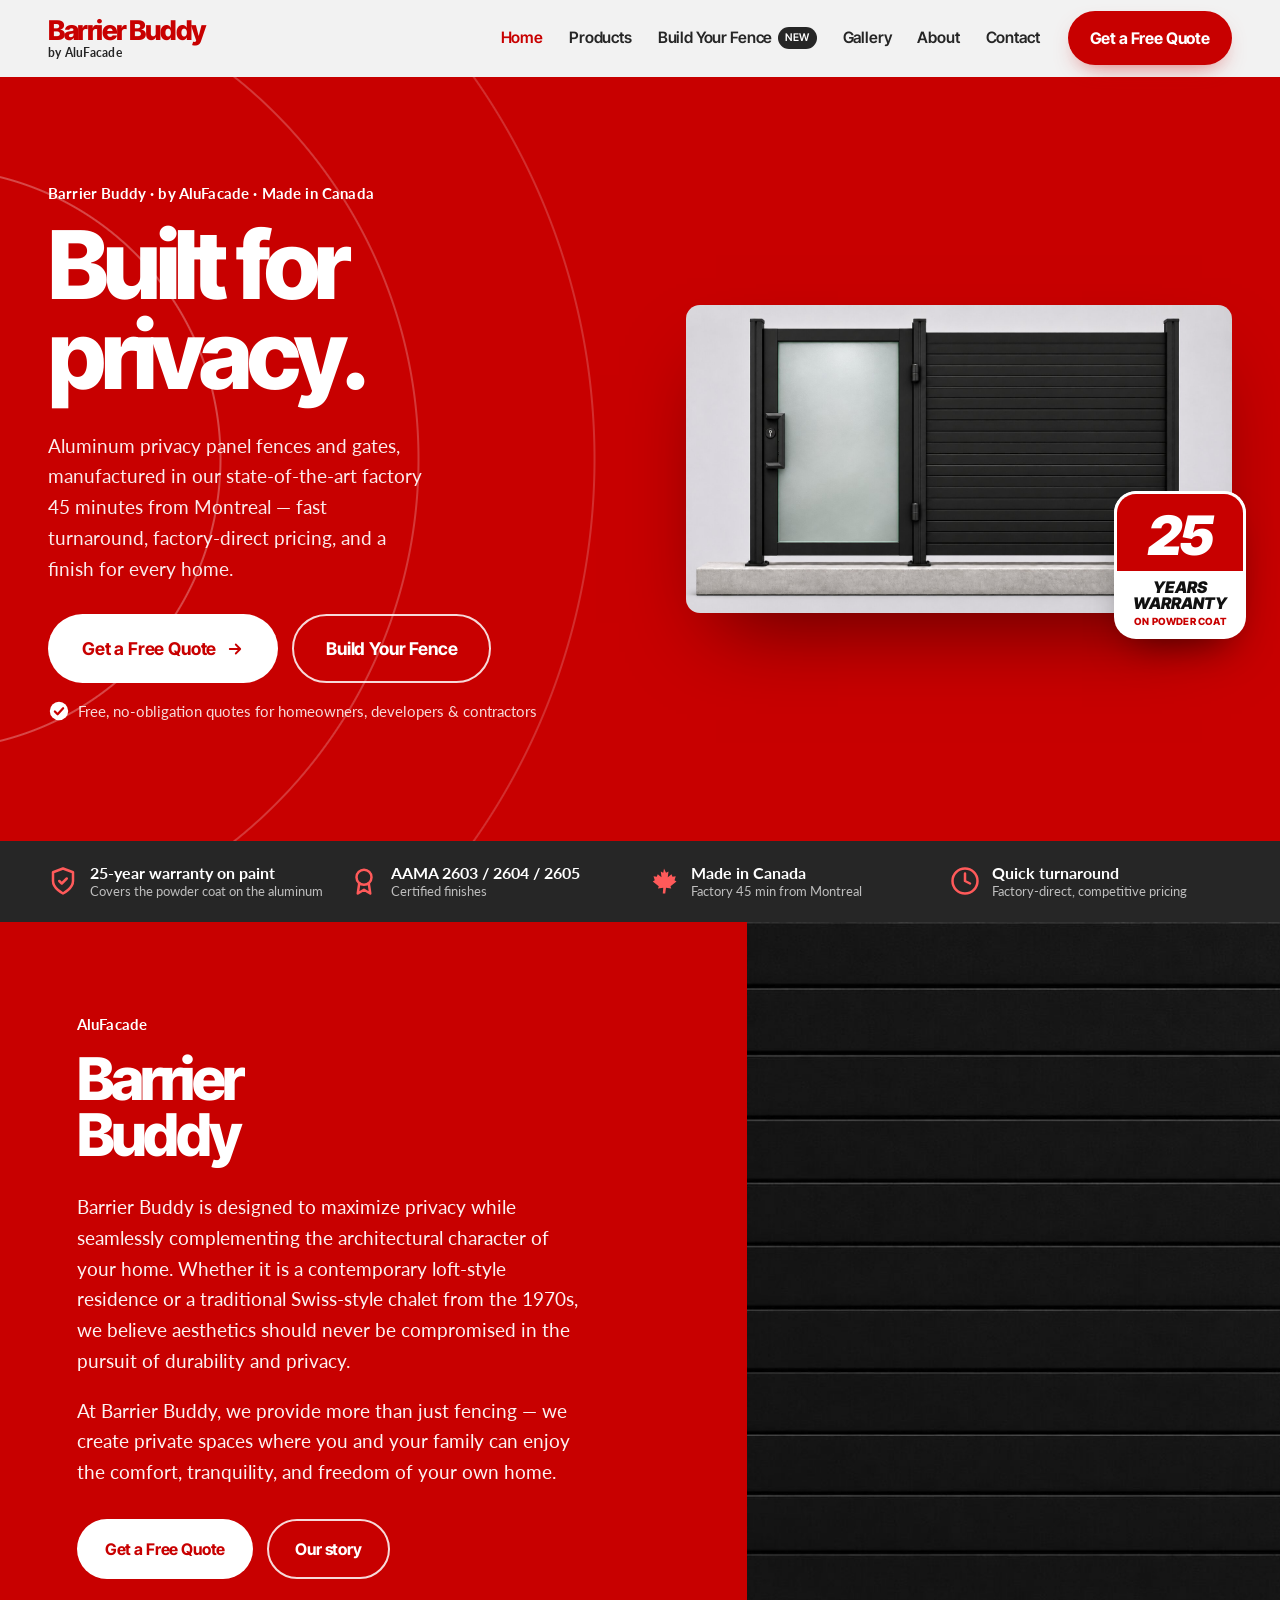
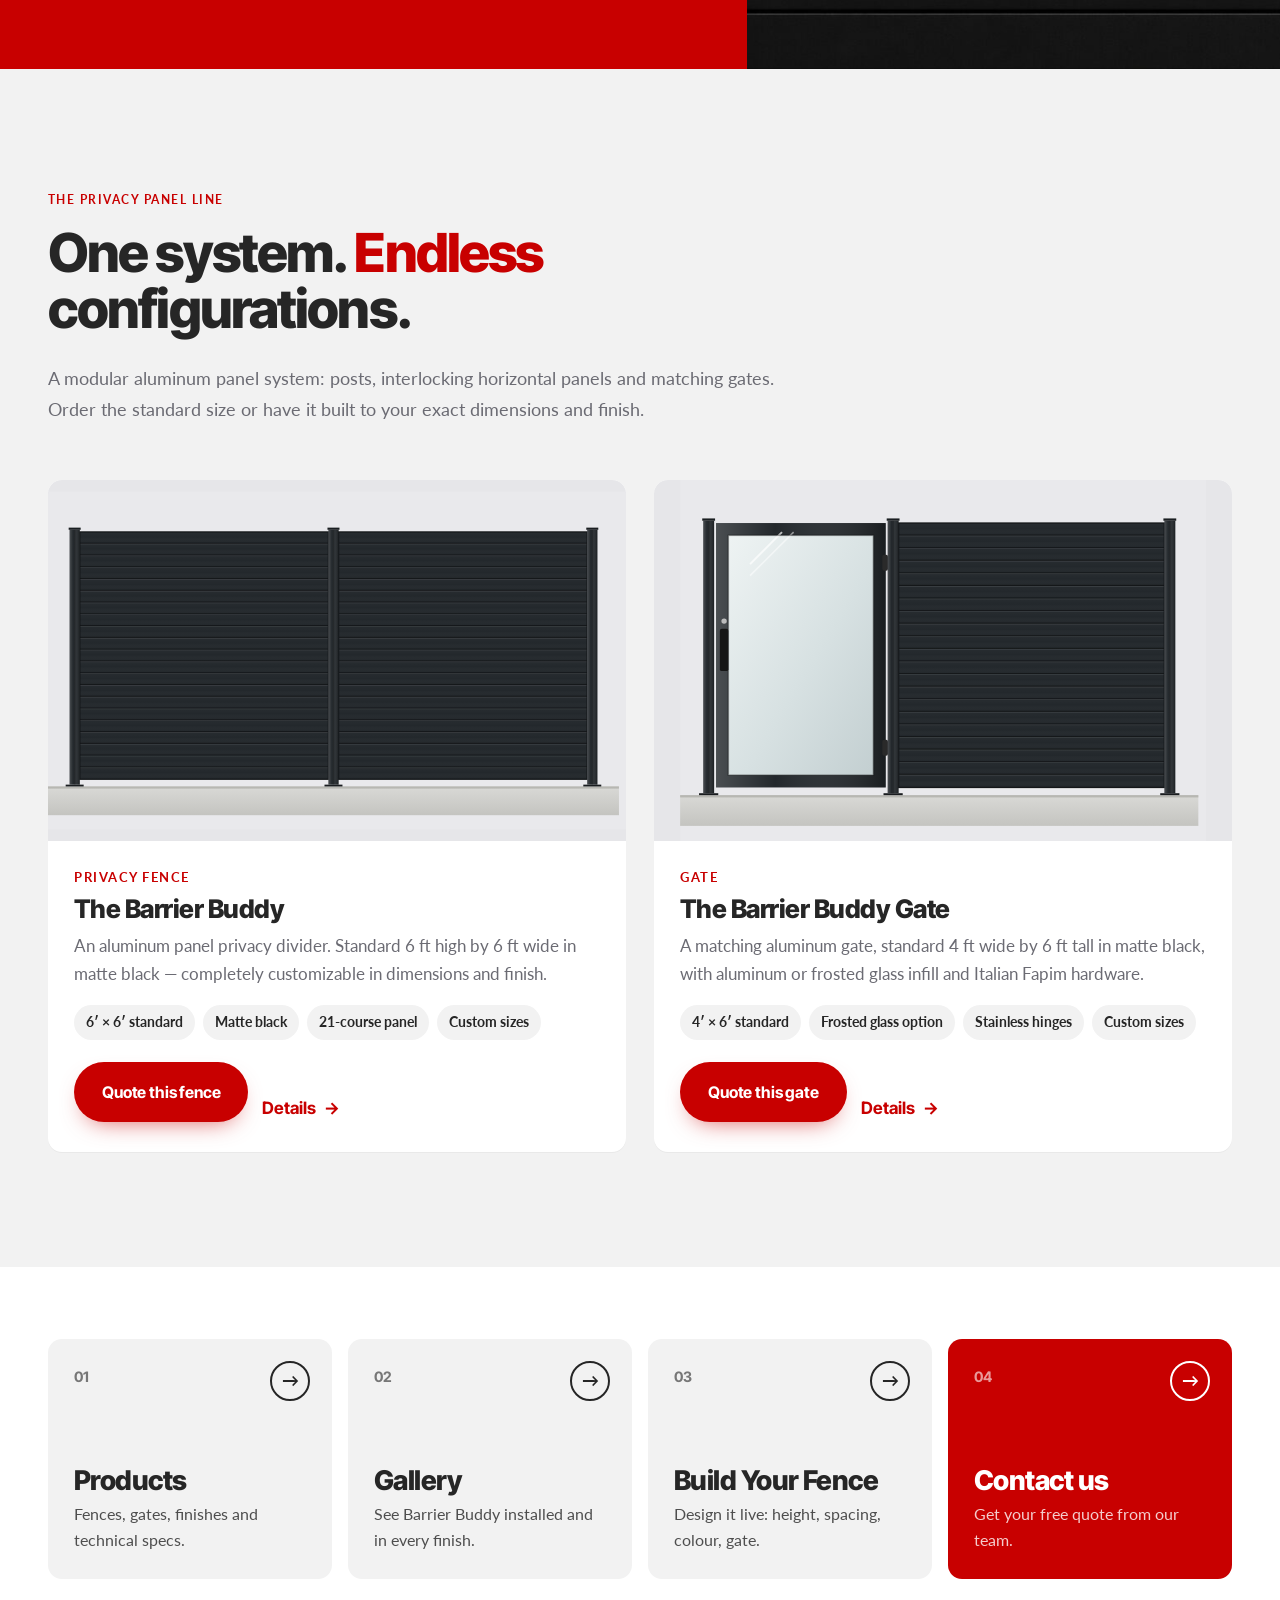
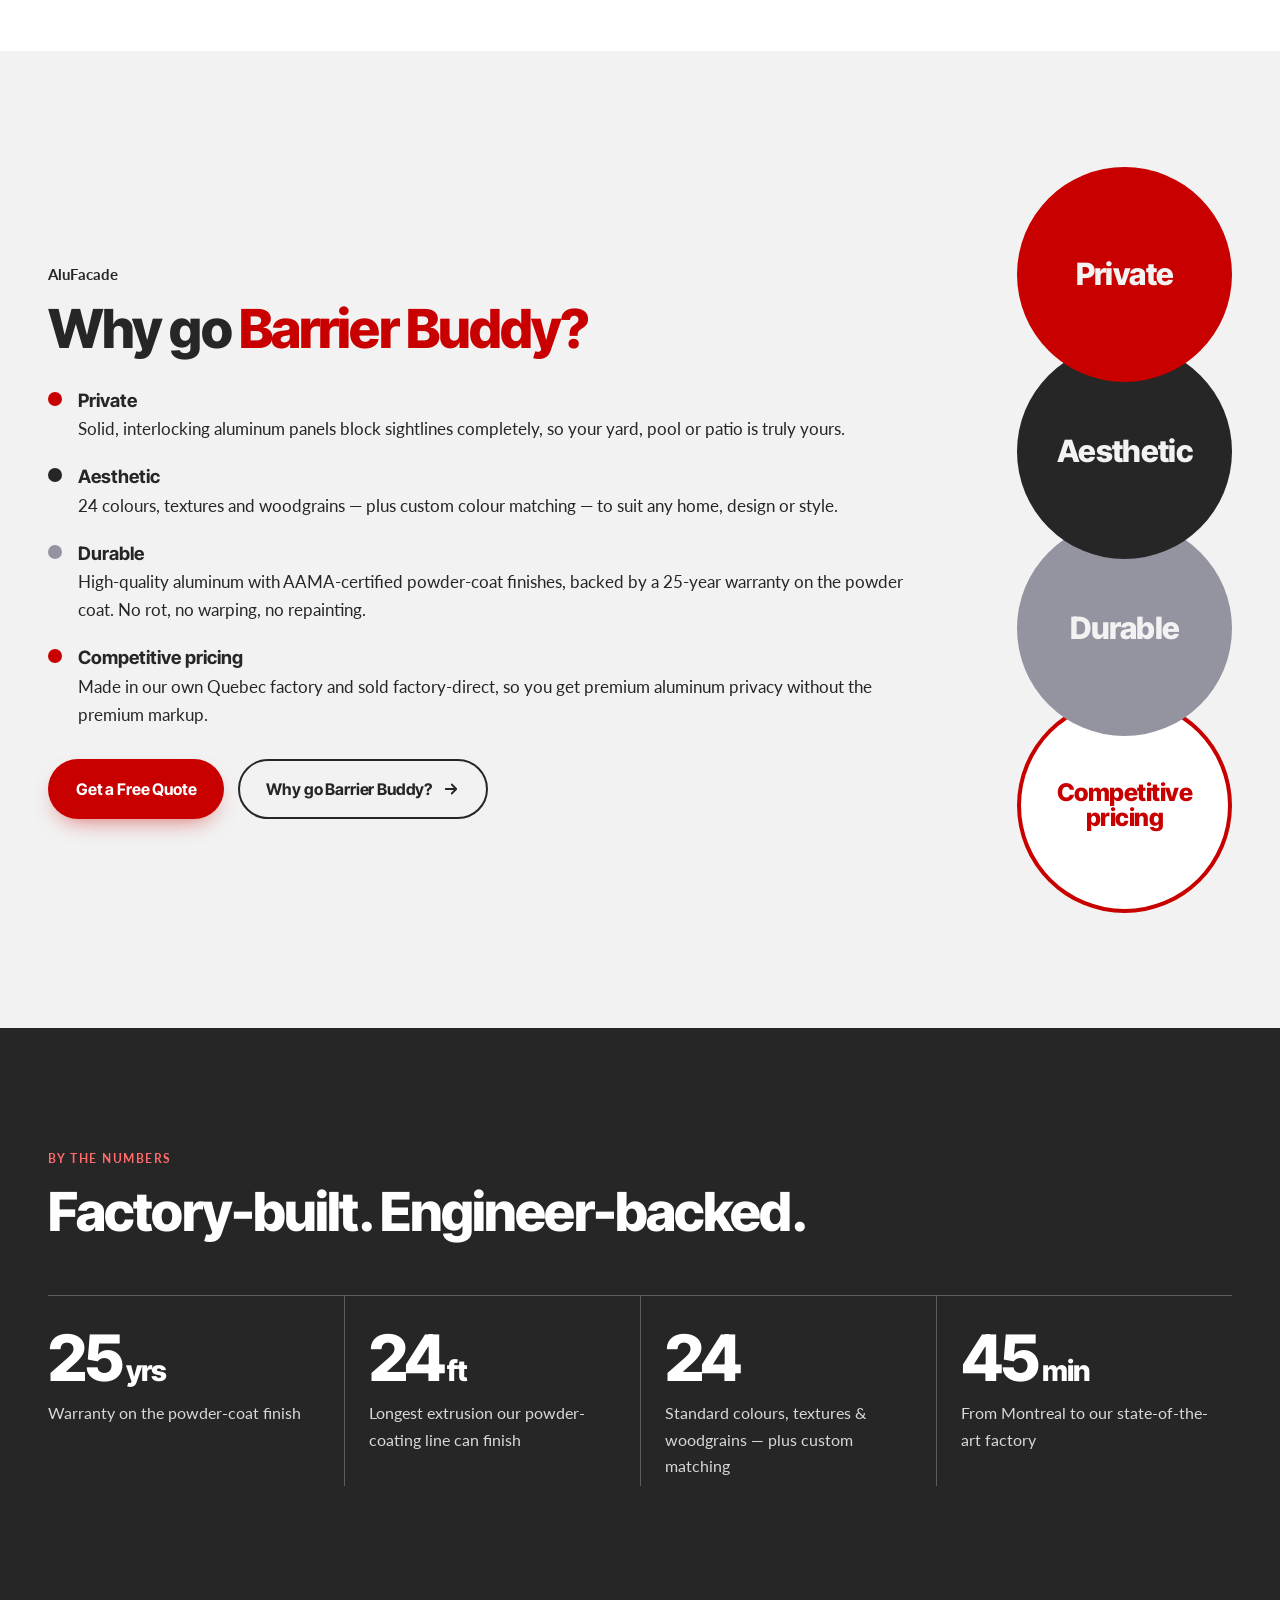
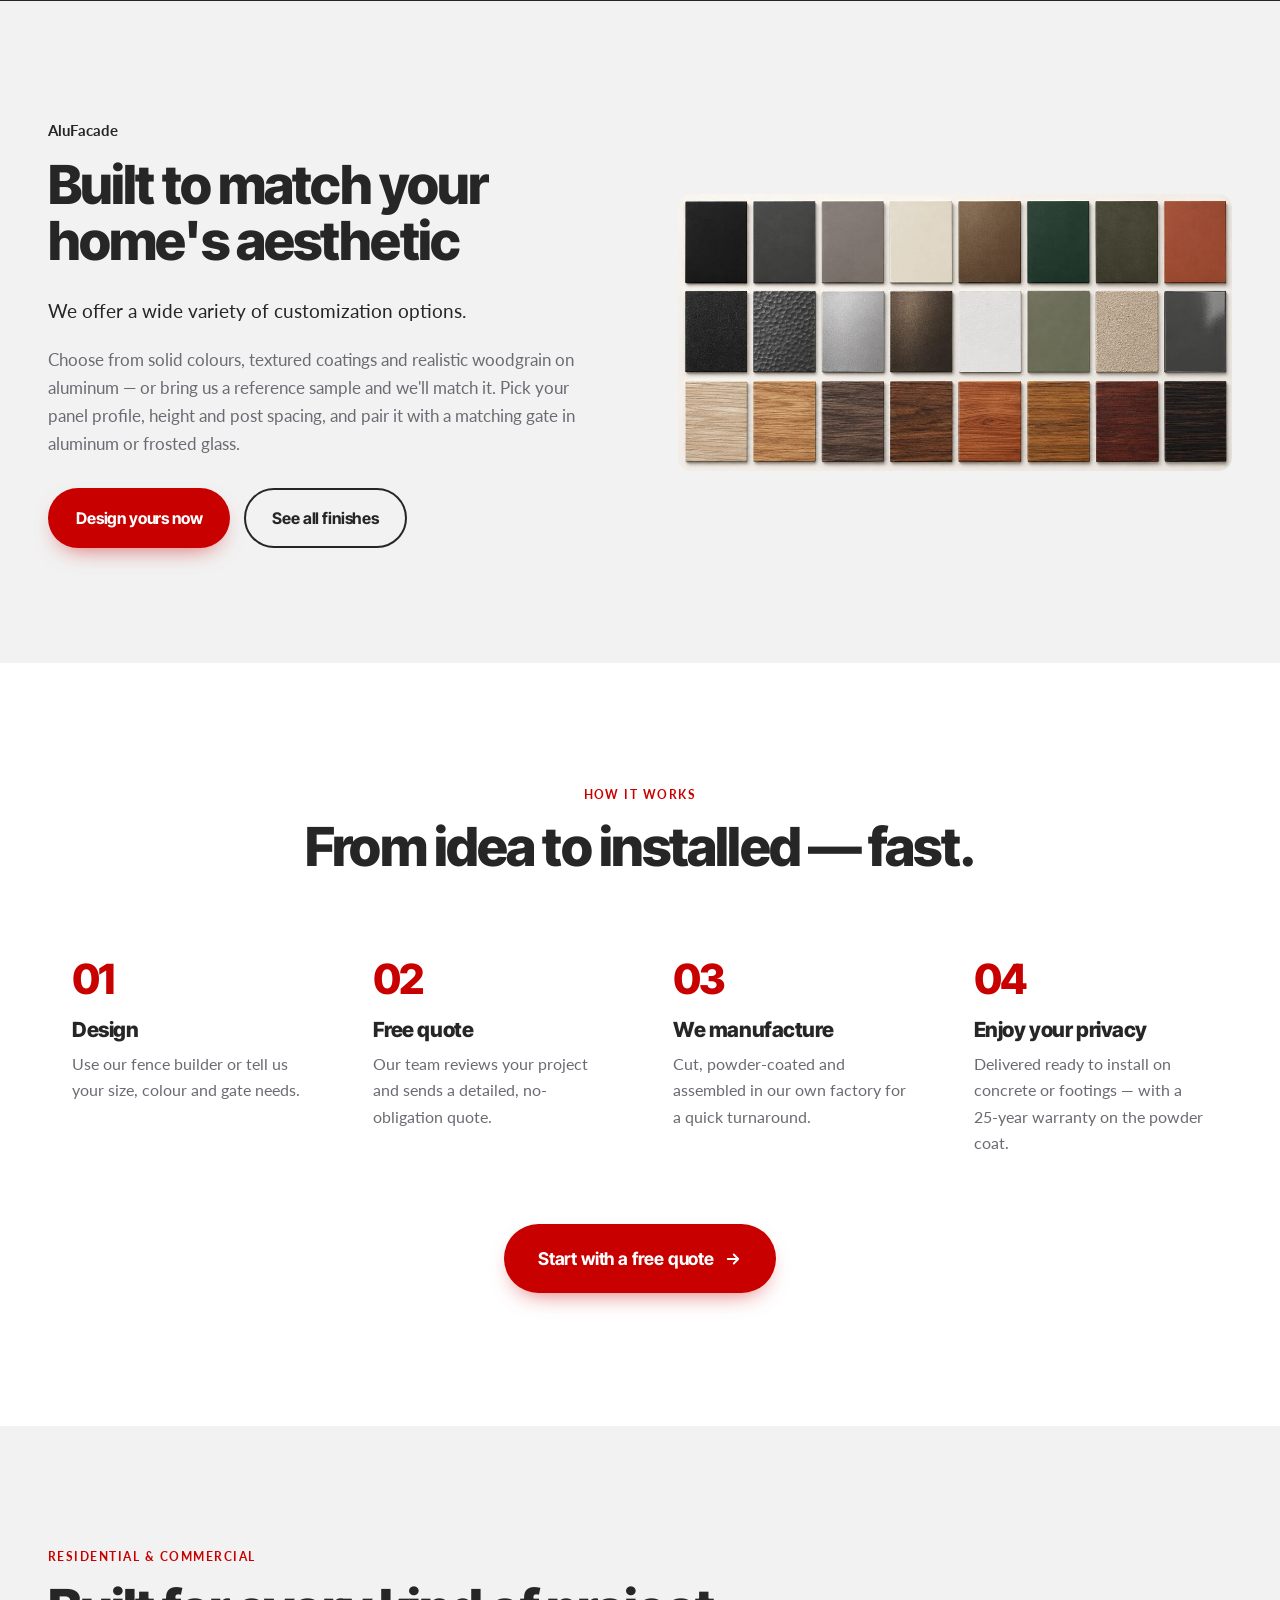
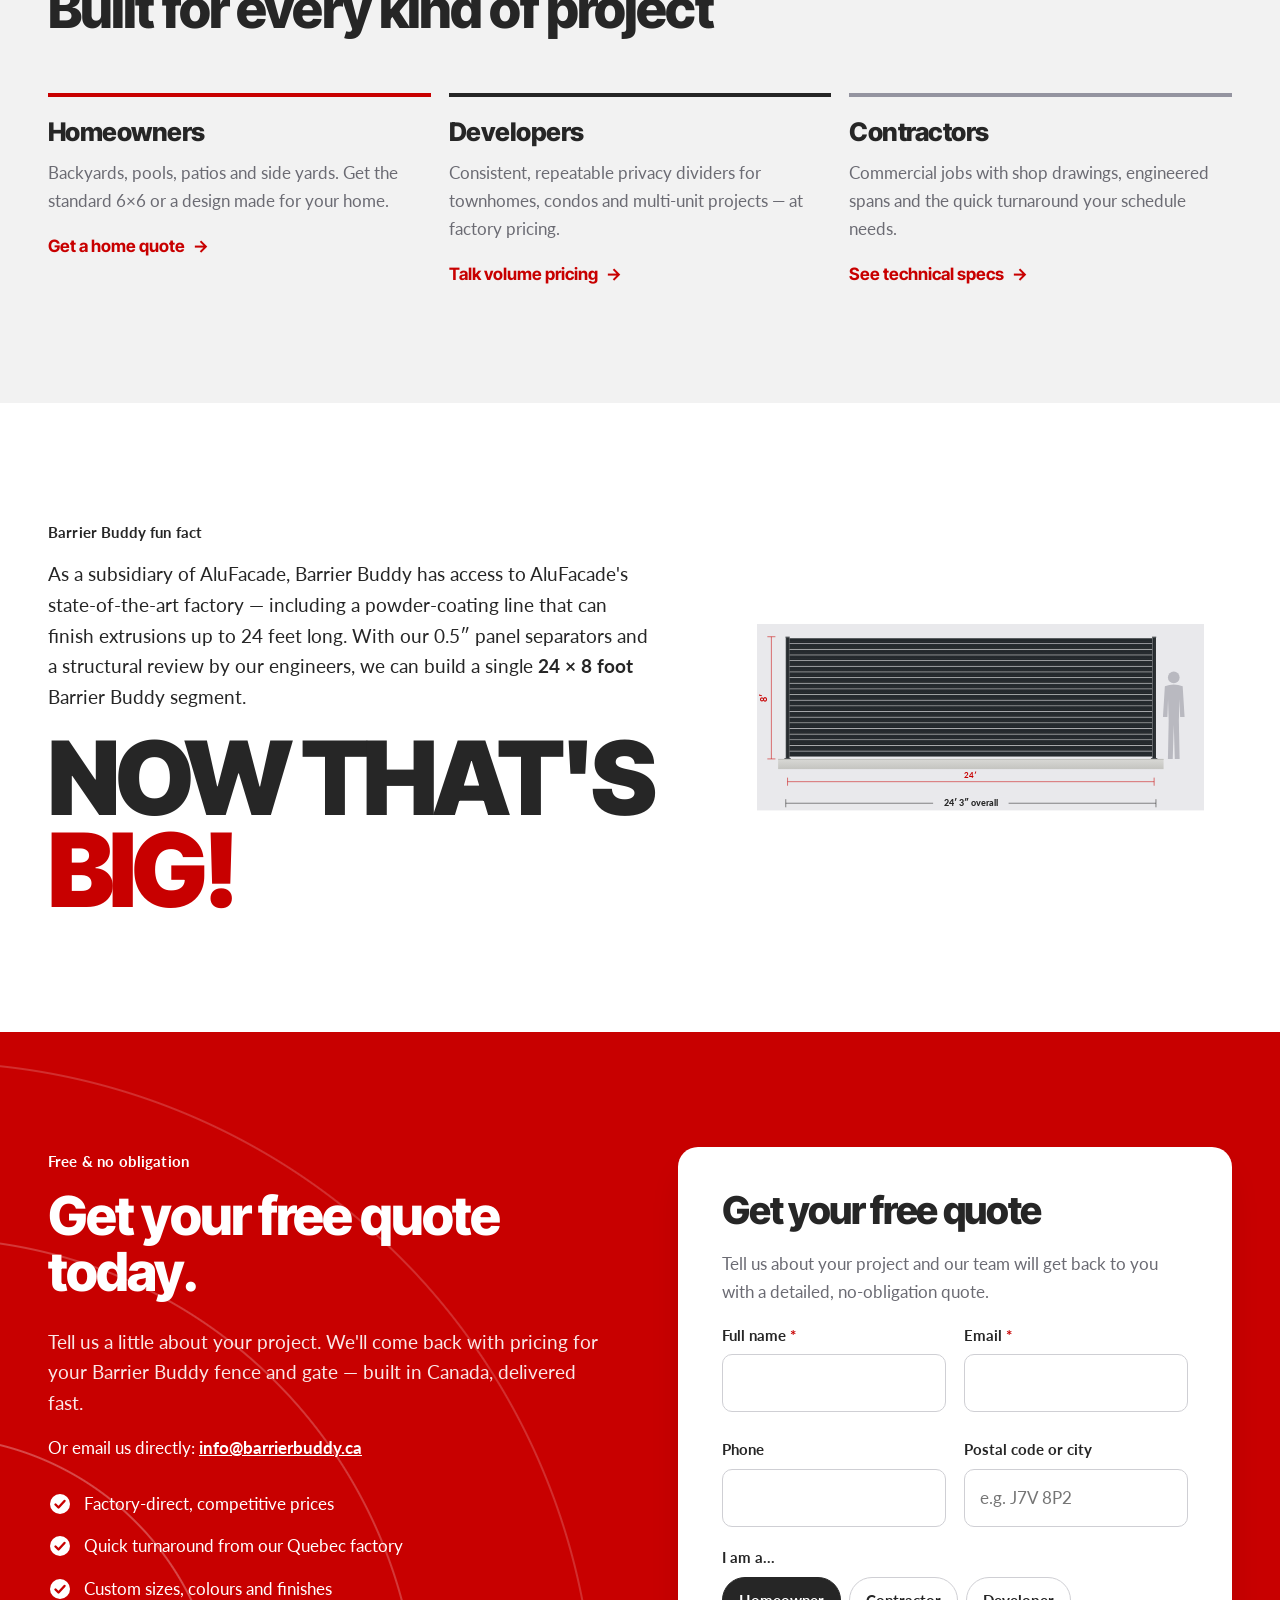
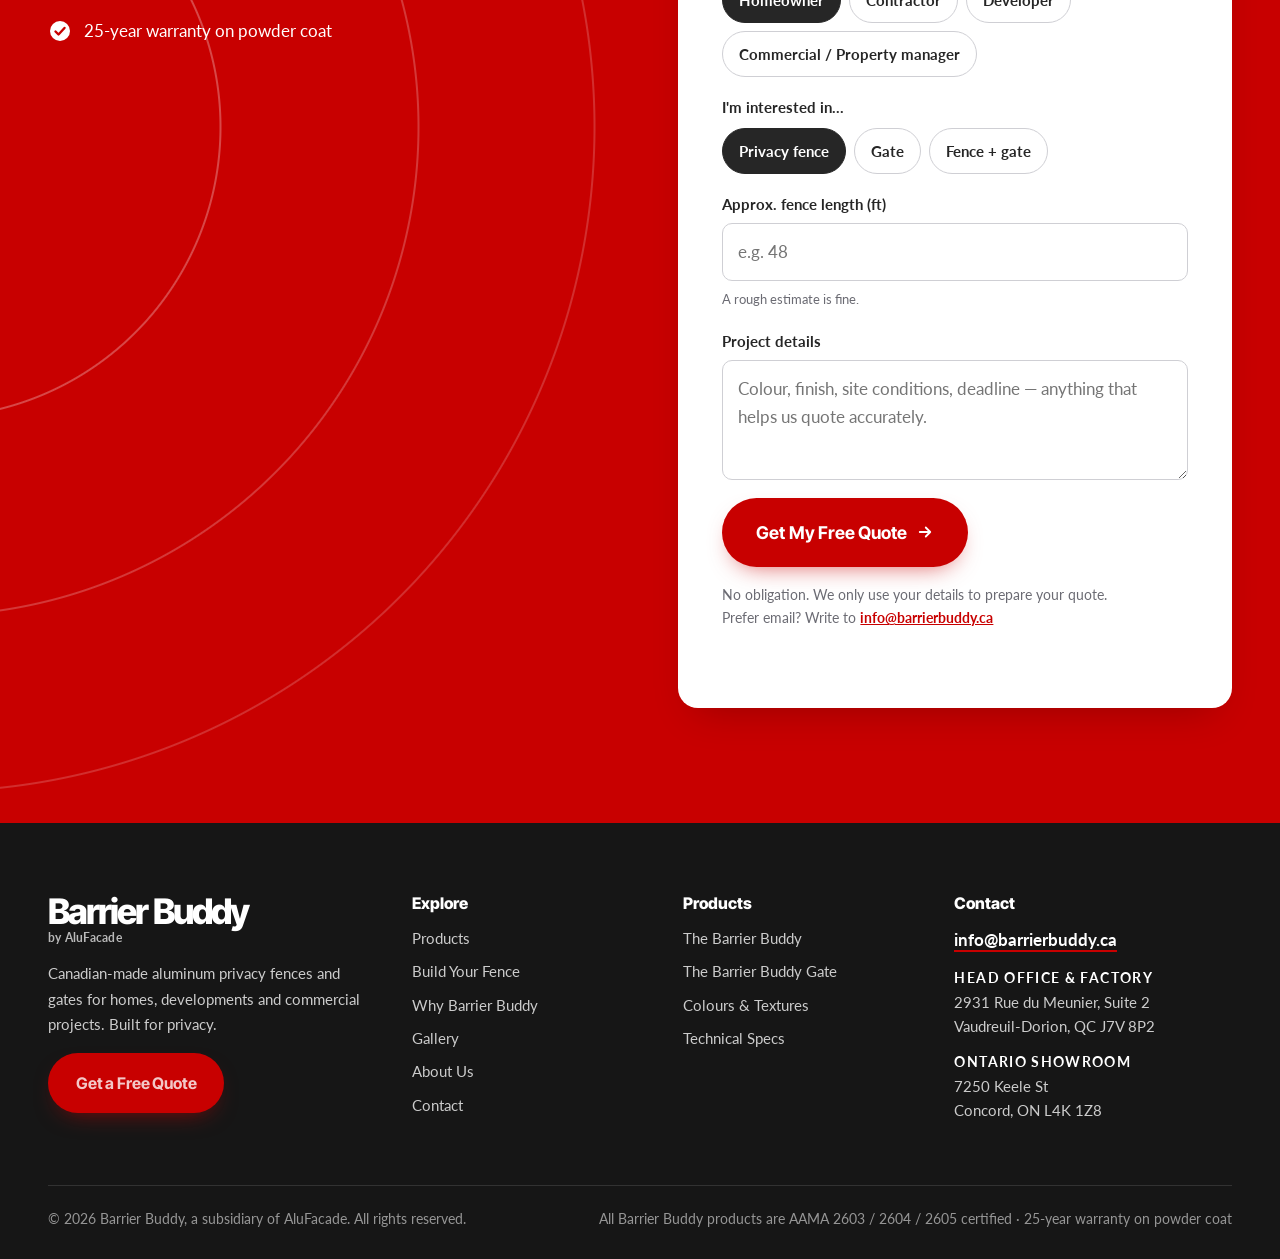
==== commit b36fb9de: "Apply website edit round 1 - Warranty wording now specifies 25 years on the powder coat everywhere -" ====
--- a/index.html
+++ b/index.html
@@ -4,12 +4,12 @@
 <meta charset="utf-8">
 <meta name="viewport" content="width=device-width, initial-scale=1">
 <title>Barrier Buddy | Aluminum Privacy Fences &amp; Gates — Made in Canada</title>
-<meta name="description" content="Barrier Buddy builds Canadian-made aluminum privacy panel fences and gates in its factory 45 minutes from Montreal. Fast turnaround, competitive prices, 25-year warranty. Get a free quote.">
+<meta name="description" content="Barrier Buddy builds Canadian-made aluminum privacy panel fences and gates in its factory 45 minutes from Montreal. Fast turnaround, competitive prices, 25-year warranty on powder coat. Get a free quote. info@barrierbuddy.ca">
 <meta name="theme-color" content="#c80000">
 <meta property="og:type" content="website">
 <meta property="og:site_name" content="Barrier Buddy">
 <meta property="og:title" content="Barrier Buddy | Aluminum Privacy Fences &amp; Gates — Made in Canada">
-<meta property="og:description" content="Barrier Buddy builds Canadian-made aluminum privacy panel fences and gates in its factory 45 minutes from Montreal. Fast turnaround, competitive prices, 25-year warranty. Get a free quote.">
+<meta property="og:description" content="Barrier Buddy builds Canadian-made aluminum privacy panel fences and gates in its factory 45 minutes from Montreal. Fast turnaround, competitive prices, 25-year warranty on powder coat. Get a free quote. info@barrierbuddy.ca">
 <meta property="og:image" content="assets/img/standard-configuration.jpg">
 <link rel="icon" href="assets/img/favicon.svg" type="image/svg+xml">
 <link rel="preconnect" href="https://fonts.googleapis.com">
@@ -31,7 +31,7 @@
           <li><a class="nav__link" href="index.html" aria-current="page">Home</a></li>
           <li><a class="nav__link" href="products.html">Products</a></li>
           <li><a class="nav__link nav__link--build" href="configurator.html">Build Your Fence <span class="tag">New</span></a></li>
-          <li><a class="nav__link" href="gallery.html">Portfolio</a></li>
+          <li><a class="nav__link" href="gallery.html">Gallery</a></li>
           <li><a class="nav__link" href="about.html">About</a></li>
           <li><a class="nav__link" href="contact.html">Contact</a></li>
       </ul>
@@ -56,8 +56,8 @@
         <p class="hero__note"><svg viewBox="0 0 24 24" fill="none" stroke="currentColor" stroke-width="2" stroke-linecap="round" stroke-linejoin="round" aria-hidden="true"><circle cx="12" cy="12" r="10" fill="#fff" stroke="none"/><path d="m7.5 12.5 3 3 6-6.5" stroke="#c80000" stroke-width="2.4"/></svg> Free, no-obligation quotes for homeowners, developers &amp; contractors</p>
       </div>
       <div class="hero__media">
-        <img src="assets/img/standard-configuration.jpg" width="1338" height="753" alt="Barrier Buddy standard configuration: a 6 by 6 foot matte black aluminum privacy panel with a 4 foot frosted glass gate" fetchpriority="high">
-        <div class="hero__badge" aria-label="25 year warranty"><strong>25</strong><span>Years<br>warranty</span></div>
+        <img src="assets/img/standard-configuration.jpg" width="1672" height="941" alt="Barrier Buddy standard configuration: a 6 by 6 foot matte black aluminum privacy panel with a 4 foot frosted glass gate" fetchpriority="high">
+        <div class="hero__badge" aria-label="25 year warranty on powder coat"><strong>25</strong><span>Years<br>warranty<small>on powder coat</small></span></div>
       </div>
     </div>
   </section>
@@ -66,7 +66,7 @@
   <section class="trust" aria-label="Why customers trust Barrier Buddy">
     <div class="container">
       <ul class="trust__list">
-        <li class="trust__item"><svg viewBox="0 0 24 24" fill="none" stroke="currentColor" stroke-width="2" stroke-linecap="round" stroke-linejoin="round" aria-hidden="true"><path d="M12 22s8-4 8-10V5l-8-3-8 3v7c0 6 8 10 8 10z"/><path d="m9 12 2 2 4-4"/></svg><span>25-year warranty<small>On every Barrier Buddy product</small></span></li>
+        <li class="trust__item"><svg viewBox="0 0 24 24" fill="none" stroke="currentColor" stroke-width="2" stroke-linecap="round" stroke-linejoin="round" aria-hidden="true"><path d="M12 22s8-4 8-10V5l-8-3-8 3v7c0 6 8 10 8 10z"/><path d="m9 12 2 2 4-4"/></svg><span>25-year warranty on paint<small>Covers the powder coat on the aluminum</small></span></li>
         <li class="trust__item"><svg viewBox="0 0 24 24" fill="none" stroke="currentColor" stroke-width="2" stroke-linecap="round" stroke-linejoin="round" aria-hidden="true"><circle cx="12" cy="9" r="6"/><path d="M8.2 13.8 7 22l5-3 5 3-1.2-8.2"/></svg><span>AAMA 2603 / 2604 / 2605<small>Certified finishes</small></span></li>
         <li class="trust__item"><svg viewBox="0 0 24 24" fill="currentColor" aria-hidden="true"><path d="M12 2l1.6 3.4 2-1-0.6 4.6 3-2.4.8 2 2.6-.4-1 3.2 1.6 1-4.8 3.8.6 1.8-4.2-.6L13 22h-2l.4-4.6-4.2.6.6-1.8L3 12.4l1.6-1-1-3.2 2.6.4.8-2 3 2.4-.6-4.6 2 1z"/></svg><span>Made in Canada<small>Factory 45 min from Montreal</small></span></li>
         <li class="trust__item"><svg viewBox="0 0 24 24" fill="none" stroke="currentColor" stroke-width="2" stroke-linecap="round" stroke-linejoin="round" aria-hidden="true"><circle cx="12" cy="12" r="10"/><path d="M12 6v6l4 2"/></svg><span>Quick turnaround<small>Factory-direct, competitive pricing</small></span></li>
@@ -79,8 +79,8 @@
     <div class="split__copy">
       <span class="eyebrow">AluFacade</span>
       <h2 id="intro-title" class="wordmark">Barrier<br>Buddy</h2>
-      <p>The Barrier Buddy is built to optimize privacy while matching your home's aesthetic. Whether it's a modern loft-style home or a 70s Swiss-style chalet, style should never be sacrificed for durability and privacy.</p>
-      <p>At Barrier Buddy we don't just provide fences &mdash; we provide privacy for you and your family: the ability to enjoy the space that's yours, comfortably and all to yourselves.</p>
+      <p>Barrier Buddy is designed to maximize privacy while seamlessly complementing the architectural character of your home. Whether it is a contemporary loft-style residence or a traditional Swiss-style chalet from the 1970s, we believe aesthetics should never be compromised in the pursuit of durability and privacy.</p>
+      <p>At Barrier Buddy, we provide more than just fencing &mdash; we create private spaces where you and your family can enjoy the comfort, tranquility, and freedom of your own home.</p>
       <div class="hero__ctas" style="margin-top:12px">
         <a class="btn btn--light" href="contact.html#quote">Get a Free Quote</a>
         <a class="btn btn--outline-light" href="about.html">Our story</a>
@@ -134,7 +134,7 @@
       <h2 id="explore-title" class="sr-only">Explore Barrier Buddy</h2>
       <div class="tiles">
         <a class="tile reveal" href="products.html"><span class="tile__num">01</span><span class="tile__arrow">&rarr;</span><div><h3>Products</h3><p>Fences, gates, finishes and technical specs.</p></div></a>
-        <a class="tile reveal" href="gallery.html"><span class="tile__num">02</span><span class="tile__arrow">&rarr;</span><div><h3>Portfolio</h3><p>See Barrier Buddy installed and in every finish.</p></div></a>
+        <a class="tile reveal" href="gallery.html"><span class="tile__num">02</span><span class="tile__arrow">&rarr;</span><div><h3>Gallery</h3><p>See Barrier Buddy installed and in every finish.</p></div></a>
         <a class="tile reveal" href="configurator.html"><span class="tile__num">03</span><span class="tile__arrow">&rarr;</span><div><h3>Build Your Fence</h3><p>Design it live: height, spacing, colour, gate.</p></div></a>
         <a class="tile tile--red reveal" href="contact.html#quote"><span class="tile__num">04</span><span class="tile__arrow">&rarr;</span><div><h3>Contact us</h3><p>Get your free quote from our team.</p></div></a>
       </div>
@@ -147,18 +147,22 @@
       <div class="reveal">
         <span class="eyebrow">AluFacade</span>
         <h2 id="why-title">Why go <span class="text-red">Barrier Buddy?</span></h2>
-        <p class="lead muted">Enjoy the space that's yours &mdash; all to yourself and your family &mdash; without anyone looking in. And never trade good looks for durability.</p>
         <ul class="why__points">
           <li><div><strong>Private</strong>Solid, interlocking aluminum panels block sightlines completely, so your yard, pool or patio is truly yours.</div></li>
           <li><div><strong>Aesthetic</strong>24 colours, textures and woodgrains &mdash; plus custom colour matching &mdash; to suit any home, design or style.</div></li>
-          <li><div><strong>Durable</strong>High-quality aluminum with AAMA-certified powder-coat finishes, backed by a 25-year warranty. No rot, no warping, no repainting.</div></li>
+          <li><div><strong>Durable</strong>High-quality aluminum with AAMA-certified powder-coat finishes, backed by a 25-year warranty on the powder coat. No rot, no warping, no repainting.</div></li>
+          <li><div><strong>Competitive pricing</strong>Made in our own Quebec factory and sold factory-direct, so you get premium aluminum privacy without the premium markup.</div></li>
         </ul>
-        <a class="btn btn--primary" href="contact.html#quote" style="margin-top:30px">Get a Free Quote</a>
+        <div class="hero__ctas" style="margin-top:30px">
+          <a class="btn btn--primary" href="contact.html#quote">Get a Free Quote</a>
+          <a class="btn btn--outline" href="why.html">Why go Barrier Buddy? <svg viewBox="0 0 24 24" fill="none" stroke="currentColor" stroke-width="2.4" stroke-linecap="round" stroke-linejoin="round" aria-hidden="true"><path d="M5 12h14M13 6l6 6-6 6"/></svg></a>
+        </div>
       </div>
       <div class="why__circles" aria-hidden="true">
         <div class="why__circle why__circle--red">Private</div>
         <div class="why__circle why__circle--ink">Aesthetic</div>
         <div class="why__circle why__circle--grey">Durable</div>
+        <div class="why__circle why__circle--outline">Competitive<br>pricing</div>
       </div>
     </div>
   </section>
@@ -171,7 +175,7 @@
         <h2 id="stats-title">Factory-built. Engineer-backed.</h2>
       </div>
       <div class="stats">
-        <div class="stat"><div class="stat__num">25<small>yrs</small></div><div class="stat__label">Warranty on every Barrier Buddy product</div></div>
+        <div class="stat"><div class="stat__num">25<small>yrs</small></div><div class="stat__label">Warranty on the powder-coat finish</div></div>
         <div class="stat"><div class="stat__num">24<small>ft</small></div><div class="stat__label">Longest extrusion our powder-coating line can finish</div></div>
         <div class="stat"><div class="stat__num">24</div><div class="stat__label">Standard colours, textures &amp; woodgrains &mdash; plus custom matching</div></div>
         <div class="stat"><div class="stat__num">45<small>min</small></div><div class="stat__label">From Montreal to our state-of-the-art factory</div></div>
@@ -209,7 +213,7 @@
         <li class="step reveal"><h3>Design</h3><p>Use our fence builder or tell us your size, colour and gate needs.</p></li>
         <li class="step reveal"><h3>Free quote</h3><p>Our team reviews your project and sends a detailed, no-obligation quote.</p></li>
         <li class="step reveal"><h3>We manufacture</h3><p>Cut, powder-coated and assembled in our own factory for a quick turnaround.</p></li>
-        <li class="step reveal"><h3>Enjoy your privacy</h3><p>Delivered ready to install on concrete or footings &mdash; and covered for 25 years.</p></li>
+        <li class="step reveal"><h3>Enjoy your privacy</h3><p>Delivered ready to install on concrete or footings &mdash; with a 25-year warranty on the powder coat.</p></li>
       </ol>
       <p style="text-align:center;margin-top:40px"><a class="btn btn--primary btn--lg" href="contact.html#quote">Start with a free quote <svg viewBox="0 0 24 24" fill="none" stroke="currentColor" stroke-width="2.4" stroke-linecap="round" stroke-linejoin="round" aria-hidden="true"><path d="M5 12h14M13 6l6 6-6 6"/></svg></a></p>
     </div>
@@ -235,11 +239,11 @@
     <div class="container big-fact">
       <div class="reveal">
         <span class="eyebrow">Barrier Buddy fun fact</span>
-        <h2 id="fact-title" class="sr-only">A 24 by 6 foot Barrier Buddy</h2>
-        <p class="lead">As a subsidiary of AluFacade, Barrier Buddy has access to AluFacade's state-of-the-art factory &mdash; including a powder-coating line that can finish extrusions up to 24&nbsp;feet long. With a structural review by our engineers, we can build a single <strong>24&nbsp;&times;&nbsp;6&nbsp;foot</strong> Barrier Buddy segment.</p>
+        <h2 id="fact-title" class="sr-only">A 24 by 8 foot Barrier Buddy</h2>
+        <p class="lead">As a subsidiary of AluFacade, Barrier Buddy has access to AluFacade's state-of-the-art factory &mdash; including a powder-coating line that can finish extrusions up to 24&nbsp;feet long. With our 0.5&Prime; panel separators and a structural review by our engineers, we can build a single <strong>24&nbsp;&times;&nbsp;8&nbsp;foot</strong> Barrier Buddy segment.</p>
         <p class="big-fact__shout">Now that's <span class="text-red">big!</span></p>
       </div>
-      <div class="big-fact__visual reveal" data-fence-preview='{"bays":1,"spacing":24,"courses":21,"colour":"matte-black"}' data-dims="true" data-person="true"></div>
+      <div class="big-fact__visual reveal" data-fence-preview='{"bays":1,"spacing":24,"height":8,"gap":0.5,"courses":21,"colour":"matte-black"}' data-dims="true" data-person="true" title="24 ft by 8 ft segment with 0.5 inch spaces between the panels"></div>
     </div>
   </section>
 
@@ -250,11 +254,12 @@
         <span class="eyebrow">Free &amp; no obligation</span>
         <h2>Get your free quote today.</h2>
         <p class="lead" style="color:rgba(255,255,255,.9)">Tell us a little about your project. We'll come back with pricing for your Barrier Buddy fence and gate &mdash; built in Canada, delivered fast.</p>
+        <p style="color:#fff;margin-top:-4px">Or email us directly: <a href="mailto:info@barrierbuddy.ca" style="color:#fff;font-weight:700">info@barrierbuddy.ca</a></p>
         <ul class="quote-perks">
           <li><svg viewBox="0 0 24 24" fill="none" stroke="currentColor" stroke-width="2" stroke-linecap="round" stroke-linejoin="round" aria-hidden="true"><circle cx="12" cy="12" r="10" fill="#fff" stroke="none"/><path d="m7.5 12.5 3 3 6-6.5" stroke="#c80000" stroke-width="2.4"/></svg> Factory-direct, competitive prices</li>
           <li><svg viewBox="0 0 24 24" fill="none" stroke="currentColor" stroke-width="2" stroke-linecap="round" stroke-linejoin="round" aria-hidden="true"><circle cx="12" cy="12" r="10" fill="#fff" stroke="none"/><path d="m7.5 12.5 3 3 6-6.5" stroke="#c80000" stroke-width="2.4"/></svg> Quick turnaround from our Quebec factory</li>
           <li><svg viewBox="0 0 24 24" fill="none" stroke="currentColor" stroke-width="2" stroke-linecap="round" stroke-linejoin="round" aria-hidden="true"><circle cx="12" cy="12" r="10" fill="#fff" stroke="none"/><path d="m7.5 12.5 3 3 6-6.5" stroke="#c80000" stroke-width="2.4"/></svg> Custom sizes, colours and finishes</li>
-          <li><svg viewBox="0 0 24 24" fill="none" stroke="currentColor" stroke-width="2" stroke-linecap="round" stroke-linejoin="round" aria-hidden="true"><circle cx="12" cy="12" r="10" fill="#fff" stroke="none"/><path d="m7.5 12.5 3 3 6-6.5" stroke="#c80000" stroke-width="2.4"/></svg> 25-year warranty</li>
+          <li><svg viewBox="0 0 24 24" fill="none" stroke="currentColor" stroke-width="2" stroke-linecap="round" stroke-linejoin="round" aria-hidden="true"><circle cx="12" cy="12" r="10" fill="#fff" stroke="none"/><path d="m7.5 12.5 3 3 6-6.5" stroke="#c80000" stroke-width="2.4"/></svg> 25-year warranty on powder coat</li>
         </ul>
       </div>
       
@@ -262,6 +267,8 @@
     <h2 style="font-size:clamp(1.8rem,3vw,2.5rem)">Get your free quote</h2>
     <p class="muted">Tell us about your project and our team will get back to you with a detailed, no-obligation quote.</p>
     <form class="form" data-quote-form novalidate>
+      <input type="hidden" name="_template" value="table">
+      <input type="text" name="_honey" tabindex="-1" autocomplete="off" aria-hidden="true" style="position:absolute;left:-9999px;width:1px;height:1px;opacity:0">
       <div class="field">
         <label for="q-name">Full name <span class="req">*</span></label>
         <input id="q-name" name="name" type="text" autocomplete="name" required data-error="Please enter your name.">
@@ -310,14 +317,14 @@
       </div>
       <div class="form__full form__submit">
         <button class="btn btn--primary btn--lg" type="submit">Get My Free Quote <svg viewBox="0 0 24 24" fill="none" stroke="currentColor" stroke-width="2.4" stroke-linecap="round" stroke-linejoin="round" aria-hidden="true"><path d="M5 12h14M13 6l6 6-6 6"/></svg></button>
-        <p>No obligation. We only use your details to prepare your quote.</p>
+        <p>No obligation. We only use your details to prepare your quote.<br>Prefer email? Write to <a href="mailto:info@barrierbuddy.ca">info@barrierbuddy.ca</a></p>
       </div>
       <p class="form-status form__full" role="alert"></p>
     </form>
     <div class="form-success" hidden>
       <div class="form-success__icon"><svg viewBox="0 0 24 24" fill="none" stroke="currentColor" stroke-width="2.6" stroke-linecap="round" stroke-linejoin="round" aria-hidden="true"><path d="M20 6 9 17l-5-5"/></svg></div>
       <h3>Thanks — your quote request is in!</h3>
-      <p class="muted">Our team will review your project and contact you shortly. Want to fine-tune your design in the meantime?</p>
+      <p class="muted">Our team will review your project and contact you shortly. Questions in the meantime? Email <a href="mailto:info@barrierbuddy.ca">info@barrierbuddy.ca</a>.</p>
       <a class="btn btn--dark" href="configurator.html">Open the fence builder</a>
     </div>
   </div>
@@ -352,7 +359,8 @@
         <ul>
           <li><a href="products.html">Products</a></li>
           <li><a href="configurator.html">Build Your Fence</a></li>
-          <li><a href="gallery.html">Portfolio</a></li>
+          <li><a href="why.html">Why Barrier Buddy</a></li>
+          <li><a href="gallery.html">Gallery</a></li>
           <li><a href="about.html">About Us</a></li>
           <li><a href="contact.html">Contact</a></li>
         </ul>
@@ -367,14 +375,15 @@
         </ul>
       </div>
       <div class="footer-col">
-        <h4>Visit us</h4>
+        <h4>Contact</h4>
+        <p style="margin:0 0 14px"><a class="footer-email" href="mailto:info@barrierbuddy.ca">info@barrierbuddy.ca</a></p>
         <address><strong>Head Office &amp; Factory</strong>2931 Rue du Meunier, Suite 2<br>Vaudreuil-Dorion, QC J7V 8P2</address>
         <address><strong>Ontario Showroom</strong>7250 Keele St<br>Concord, ON L4K 1Z8</address>
       </div>
     </div>
     <div class="footer-bottom">
       <span>&copy; <span data-year>2026</span> Barrier Buddy, a subsidiary of AluFacade. All rights reserved.</span>
-      <span>All Barrier Buddy products are AAMA 2603 / 2604 / 2605 certified &middot; 25-year warranty</span>
+      <span>All Barrier Buddy products are AAMA 2603 / 2604 / 2605 certified &middot; 25-year warranty on powder coat</span>
     </div>
   </div>
 </footer>
--- a/assets/css/styles.css
+++ b/assets/css/styles.css
@@ -339,6 +339,9 @@
 .why__circle--red { background: var(--red); position: relative; z-index: 3; }
 .why__circle--ink { background: var(--ink); position: relative; z-index: 2; }
 .why__circle--grey { background: var(--grey); position: relative; z-index: 1; }
+.why__circle--outline { background: var(--white); color: var(--red); box-shadow: inset 0 0 0 4px var(--red); position: relative; z-index: 0; font-size: clamp(1.25rem, 1.9vw, 1.7rem); line-height: 1.05; }
+.why__circles .why__circle { width: clamp(170px, 17vw, 215px); }
+.hero__badge span small { display: block; font-size: .62rem; font-style: normal; font-weight: 800; letter-spacing: .02em; margin-top: 4px; color: var(--red); }
 .why__points { list-style: none; margin: 28px 0 0; padding: 0; display: grid; gap: 18px; }
 .why__points li { display: grid; grid-template-columns: 14px 1fr; gap: 16px; }
 .why__points li::before { content: ""; width: 14px; height: 14px; border-radius: 50%; background: var(--red); margin-top: 7px; }
@@ -348,7 +351,7 @@
 @media (max-width: 860px) {
   .why { grid-template-columns: 1fr; }
   .why__circles { flex-direction: row; justify-content: center; }
-  .why__circle { width: 34vw; max-width: 170px; font-size: 1.15rem; }
+  .why__circles .why__circle { width: 26vw; max-width: 150px; font-size: 1rem; }
   .why__circle + .why__circle { margin-top: 0; margin-left: -18px; }
 }
 
@@ -465,6 +468,8 @@
 .footer-col h4 { color: #fff; font-size: 1rem; margin-bottom: 14px; letter-spacing: 0; }
 .footer-col ul { list-style: none; margin: 0; padding: 0; display: grid; gap: 8px; }
 .footer-col address { font-style: normal; line-height: 1.55; margin-bottom: 14px; }
+.site-footer .footer-email { color: #fff; font-weight: 700; font-size: 1.05rem; border-bottom: 2px solid var(--red); }
+.form__submit p a, .form-success a:not(.btn), .form-status a { color: var(--red); font-weight: 700; }
 .footer-col address strong { color: #fff; display: block; font-size: .85rem; text-transform: uppercase; letter-spacing: .1em; margin-bottom: 2px; }
 .footer-bottom { display: flex; flex-wrap: wrap; justify-content: space-between; gap: 12px; padding: 22px 0 28px; font-size: .85rem; color: rgba(255,255,255,.55); }
 @media (max-width: 980px) { .footer-grid { grid-template-columns: 1fr 1fr; } }
@@ -606,7 +611,7 @@
 .cfg__stage { position: sticky; top: calc(var(--header-h) + 16px); }
 .cfg__preview { background: #e9e9ec; border-radius: var(--radius); overflow: hidden; min-height: 260px; display: grid; place-items: center; padding: 10px; }
 .cfg__preview svg { width: 100%; height: auto; max-height: 60vh; }
-.cfg__readout { display: grid; grid-template-columns: repeat(5, 1fr); background: var(--ink); color: #fff; border-radius: var(--radius); margin-top: 12px; overflow: hidden; }
+.cfg__readout { display: grid; grid-template-columns: repeat(6, 1fr); background: var(--ink); color: #fff; border-radius: var(--radius); margin-top: 12px; overflow: hidden; }
 .cfg__readout div { padding: 14px 12px; border-left: 1px solid rgba(255,255,255,.12); }
 .cfg__readout div:first-child { border-left: 0; }
 .cfg__readout span { display: block; font-size: .72rem; text-transform: uppercase; letter-spacing: .1em; color: rgba(255,255,255,.6); font-weight: 700; }
@@ -618,6 +623,8 @@
 .cfg-step legend + * { clear: both; }
 .cfg-step__n { width: 32px; height: 32px; border-radius: 50%; background: var(--red); color: #fff; display: grid; place-items: center; font-size: .95rem; flex: none; }
 .cfg-help { color: var(--muted); font-size: .95rem; margin: 0 0 14px; }
+.cfg-gap-help { margin: 10px 0 0; font-size: .88rem; }
+#privacy-out { font-family: var(--font-display); font-weight: 800; color: var(--red); }
 .cfg-note { background: var(--red-tint); color: var(--red-dark); border-radius: 8px; padding: 10px 12px; font-size: .88rem; font-weight: 700; margin: 12px 0 0; }
 .cfg-label { font-weight: 700; font-size: .95rem; }
 
@@ -680,7 +687,9 @@
 .cfg-summary .btn--primary { white-space: normal; }
 
 @media (max-width: 980px) {
-  .cfg { grid-template-columns: 1fr; }
+  .cfg { grid-template-columns: minmax(0, 1fr); }
+  .cfg__readout { grid-template-columns: repeat(6, minmax(0, 1fr)); }
+  .cfg__readout span { font-size: .6rem; letter-spacing: .04em; }
   .cfg__stage { top: var(--header-h); z-index: 20; background: var(--paper); padding-top: 8px; margin-inline: calc(-1 * var(--gutter)); padding-inline: var(--gutter); padding-bottom: 8px; }
   .cfg__preview { min-height: 0; }
   .cfg__preview svg { max-height: 30vh; }
@@ -698,4 +707,25 @@
 
 /* Anchor targets clear the sticky header (and the products sub-nav) */
 [id] { scroll-margin-top: calc(var(--header-h) + 16px); }
-#fence, #gate, #courses, #finishes, #hardware, #specs { scroll-margin-top: calc(var(--header-h) + 64px); }
+#fence, #gate, #photos, #courses, #finishes, #hardware, #specs { scroll-margin-top: calc(var(--header-h) + 64px); }
+
+/* Product photos (products page) */
+.product-photos { display: grid; grid-template-columns: repeat(2, 1fr); gap: 18px; }
+.product-photo { margin: 0; background: var(--paper); border-radius: var(--radius); overflow: hidden; }
+.product-photo:first-child { grid-column: 1 / -1; }
+.product-photo img { width: 100%; height: auto; }
+.product-photo figcaption { padding: 14px 18px 18px; }
+.product-photo strong { display: block; font-family: var(--font-display); font-size: 1.1rem; }
+.product-photo span { color: var(--muted); font-size: .92rem; }
+@media (max-width: 640px) { .product-photos { grid-template-columns: 1fr; } }
+
+/* Why page */
+.why-num { display: block; font-family: var(--font-display); font-weight: 900; font-size: 3rem; letter-spacing: -0.04em; line-height: 1; margin-bottom: 10px; }
+.why-num--red { color: var(--red); }
+.why-num--ink { color: var(--ink); }
+.why-num--grey { color: var(--grey); }
+.why-checks { list-style: none; padding: 0; margin: 0 0 22px; display: grid; gap: 10px; }
+.why-checks li { display: flex; gap: 10px; align-items: center; font-weight: 700; }
+.why-checks svg { width: 22px; height: 22px; flex: none; }
+.why-visual { background: #e9e9ec; border-radius: var(--radius); overflow: hidden; }
+#private, #aesthetic, #durable, #pricing { scroll-margin-top: calc(var(--header-h) + 64px); }
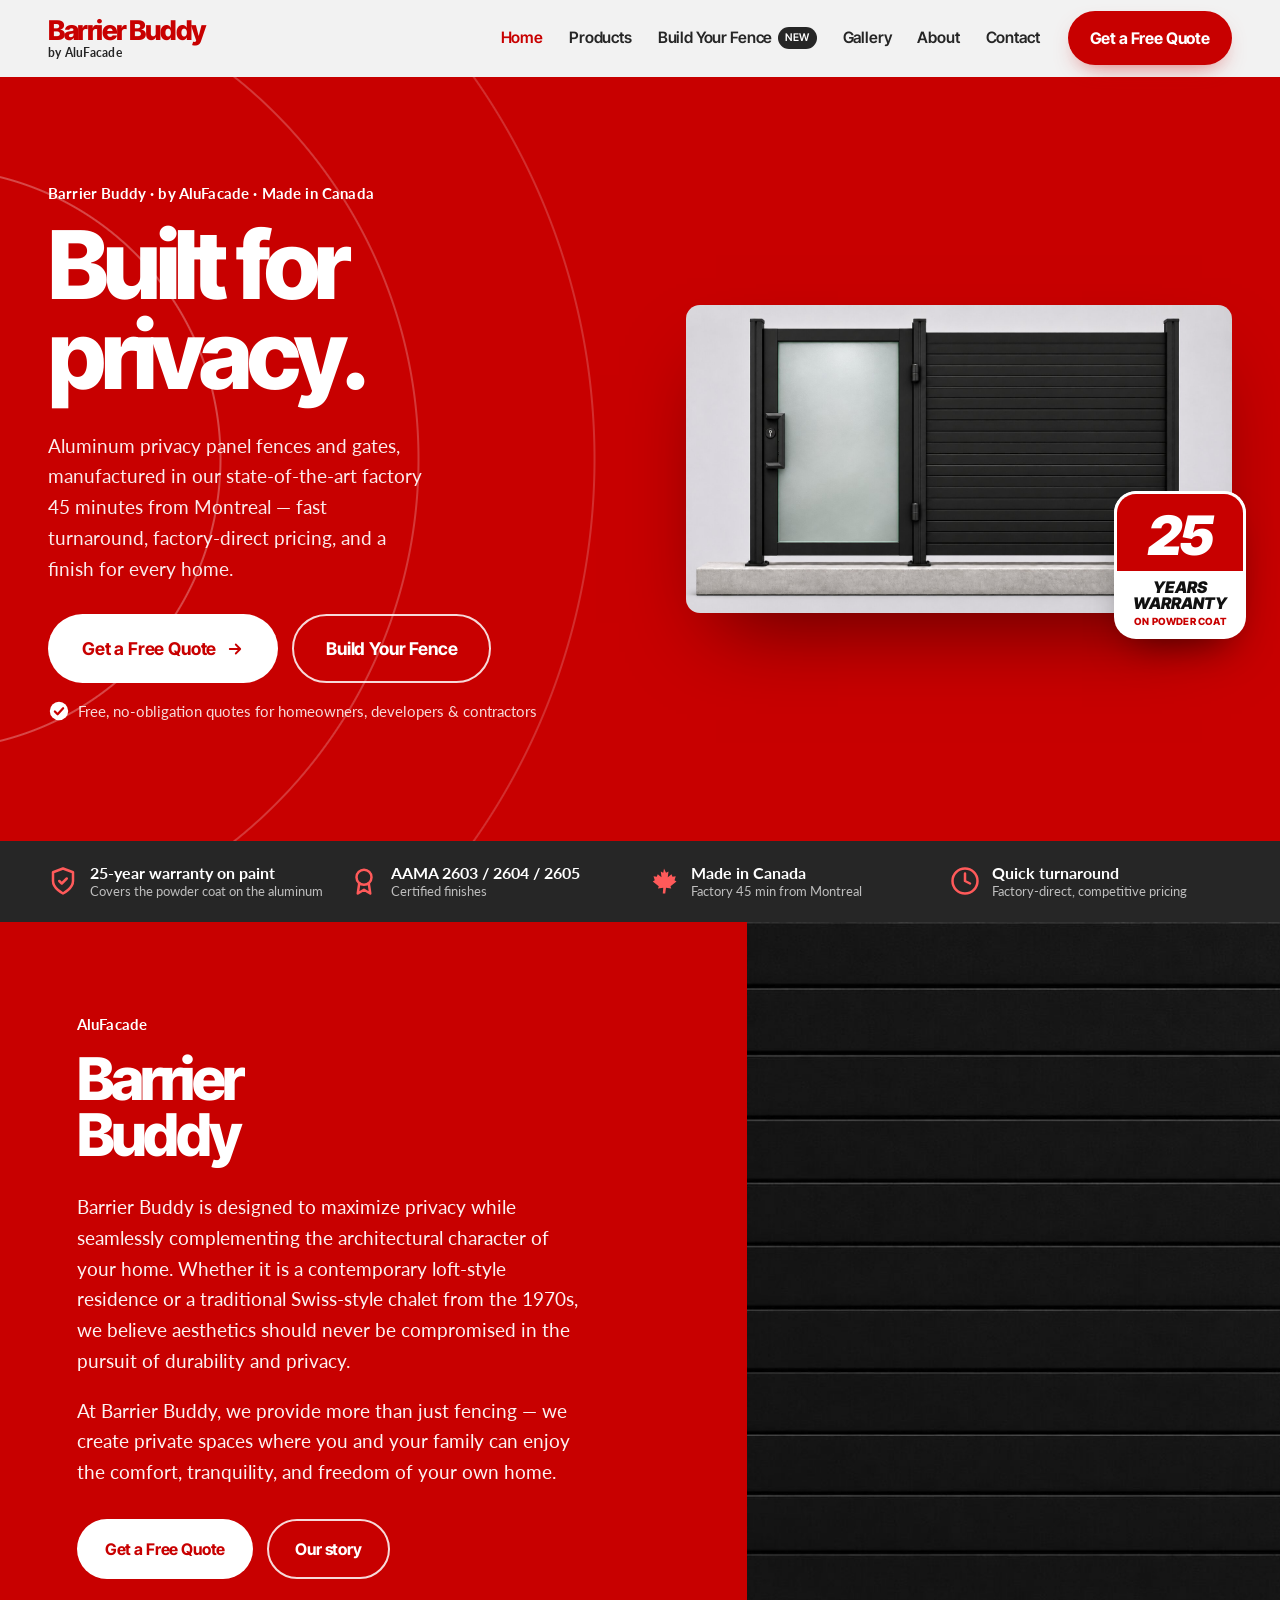
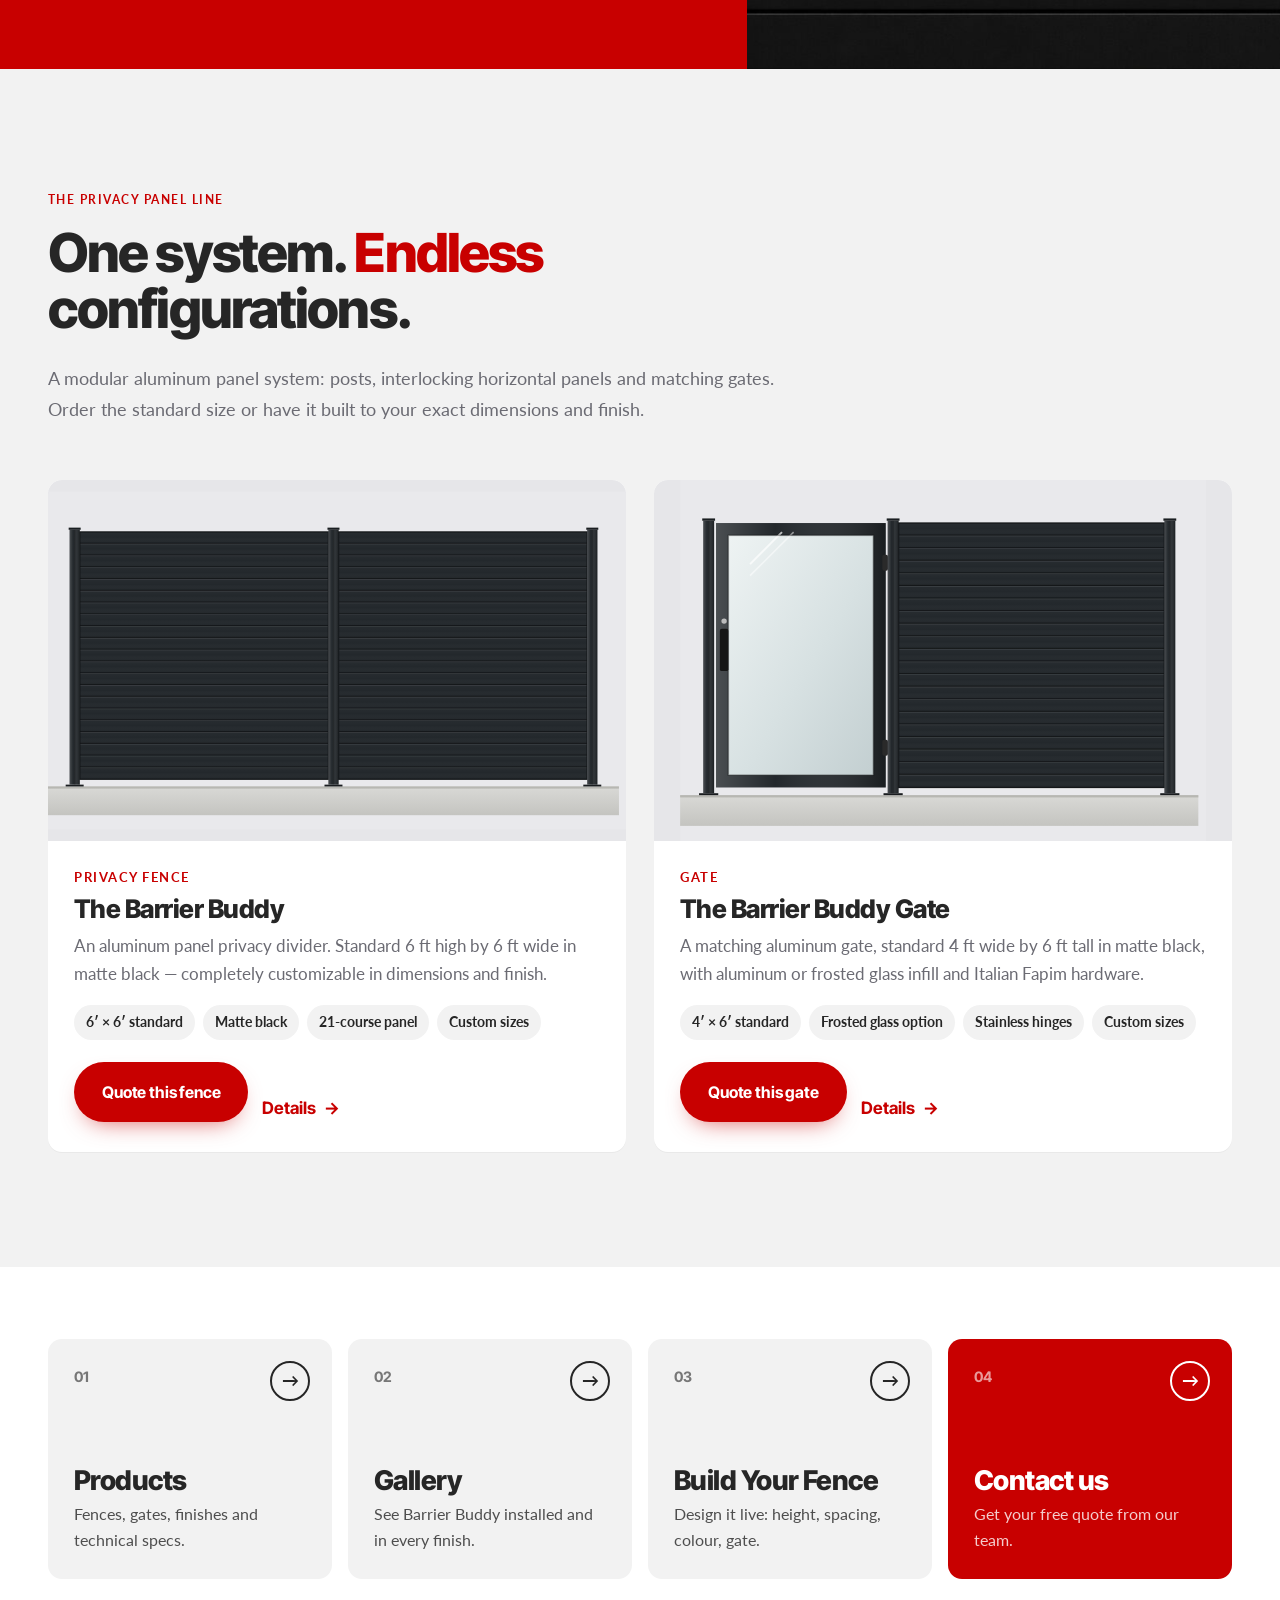
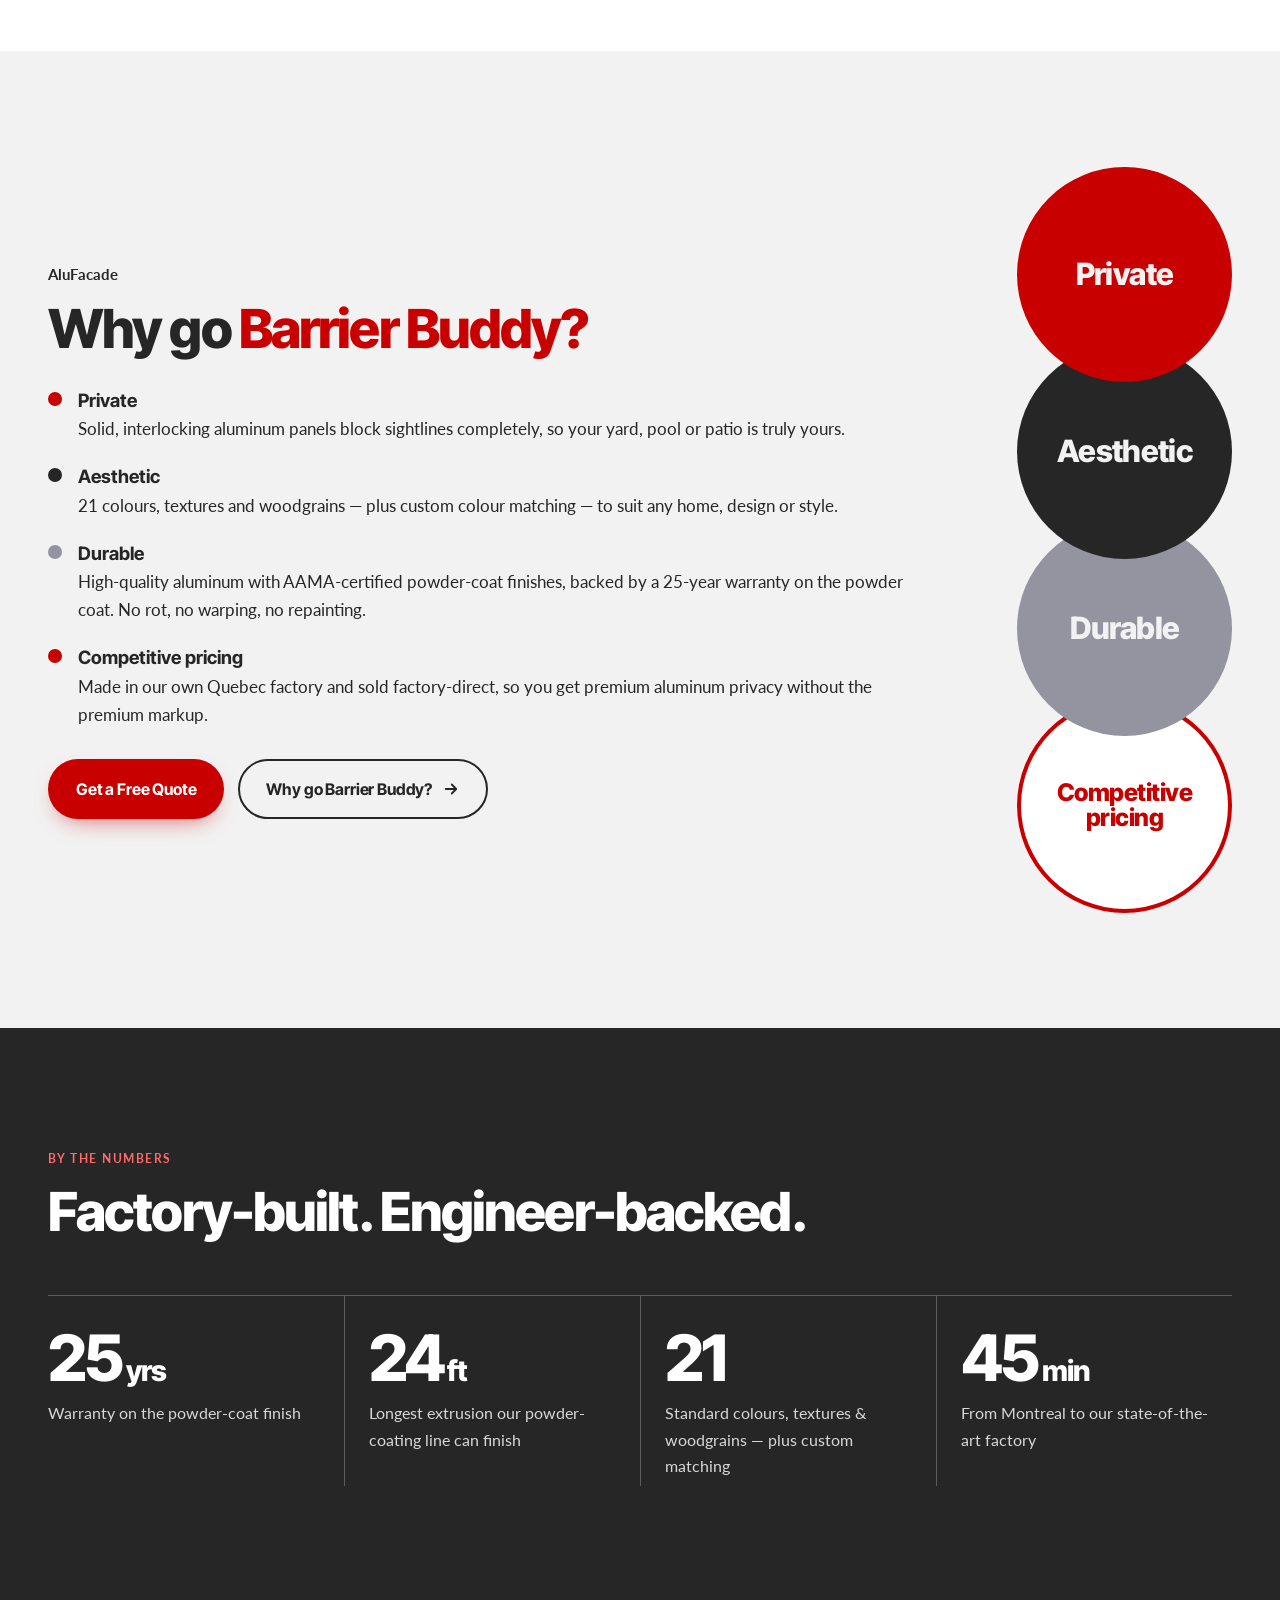
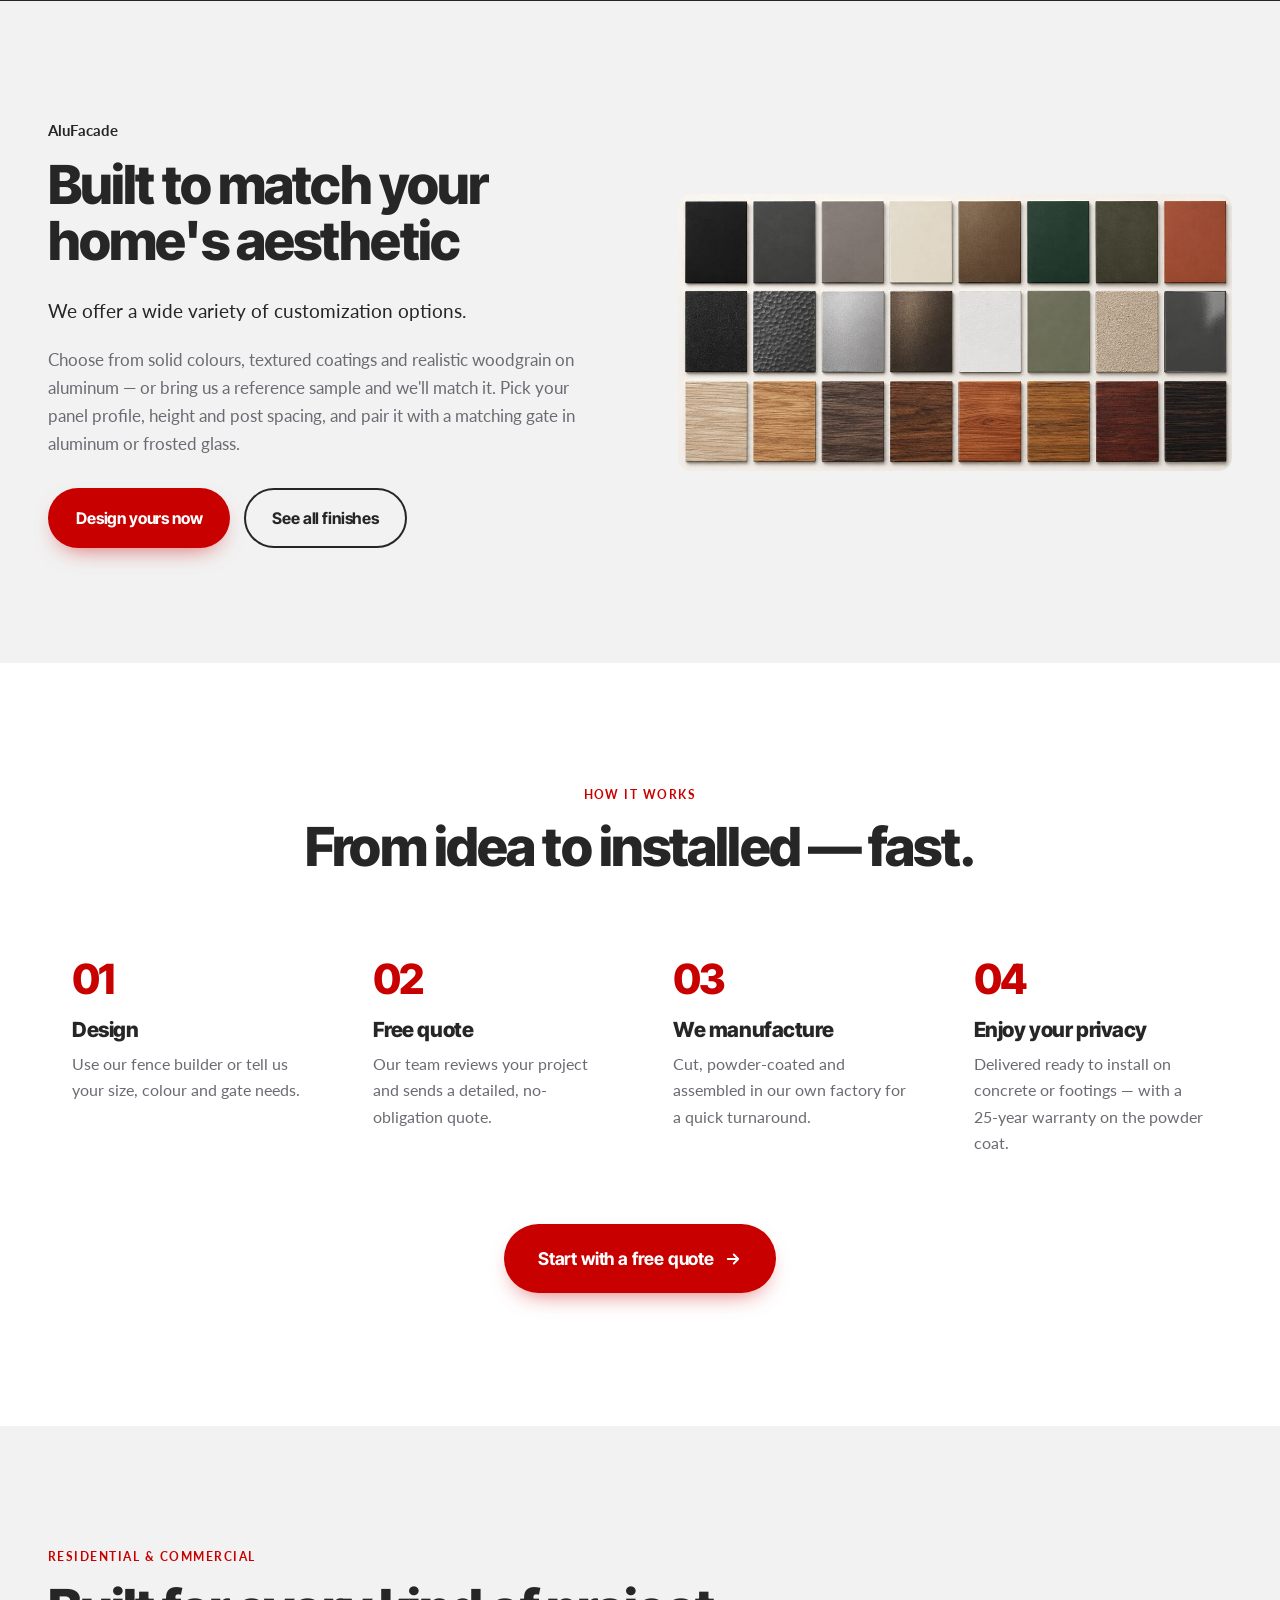
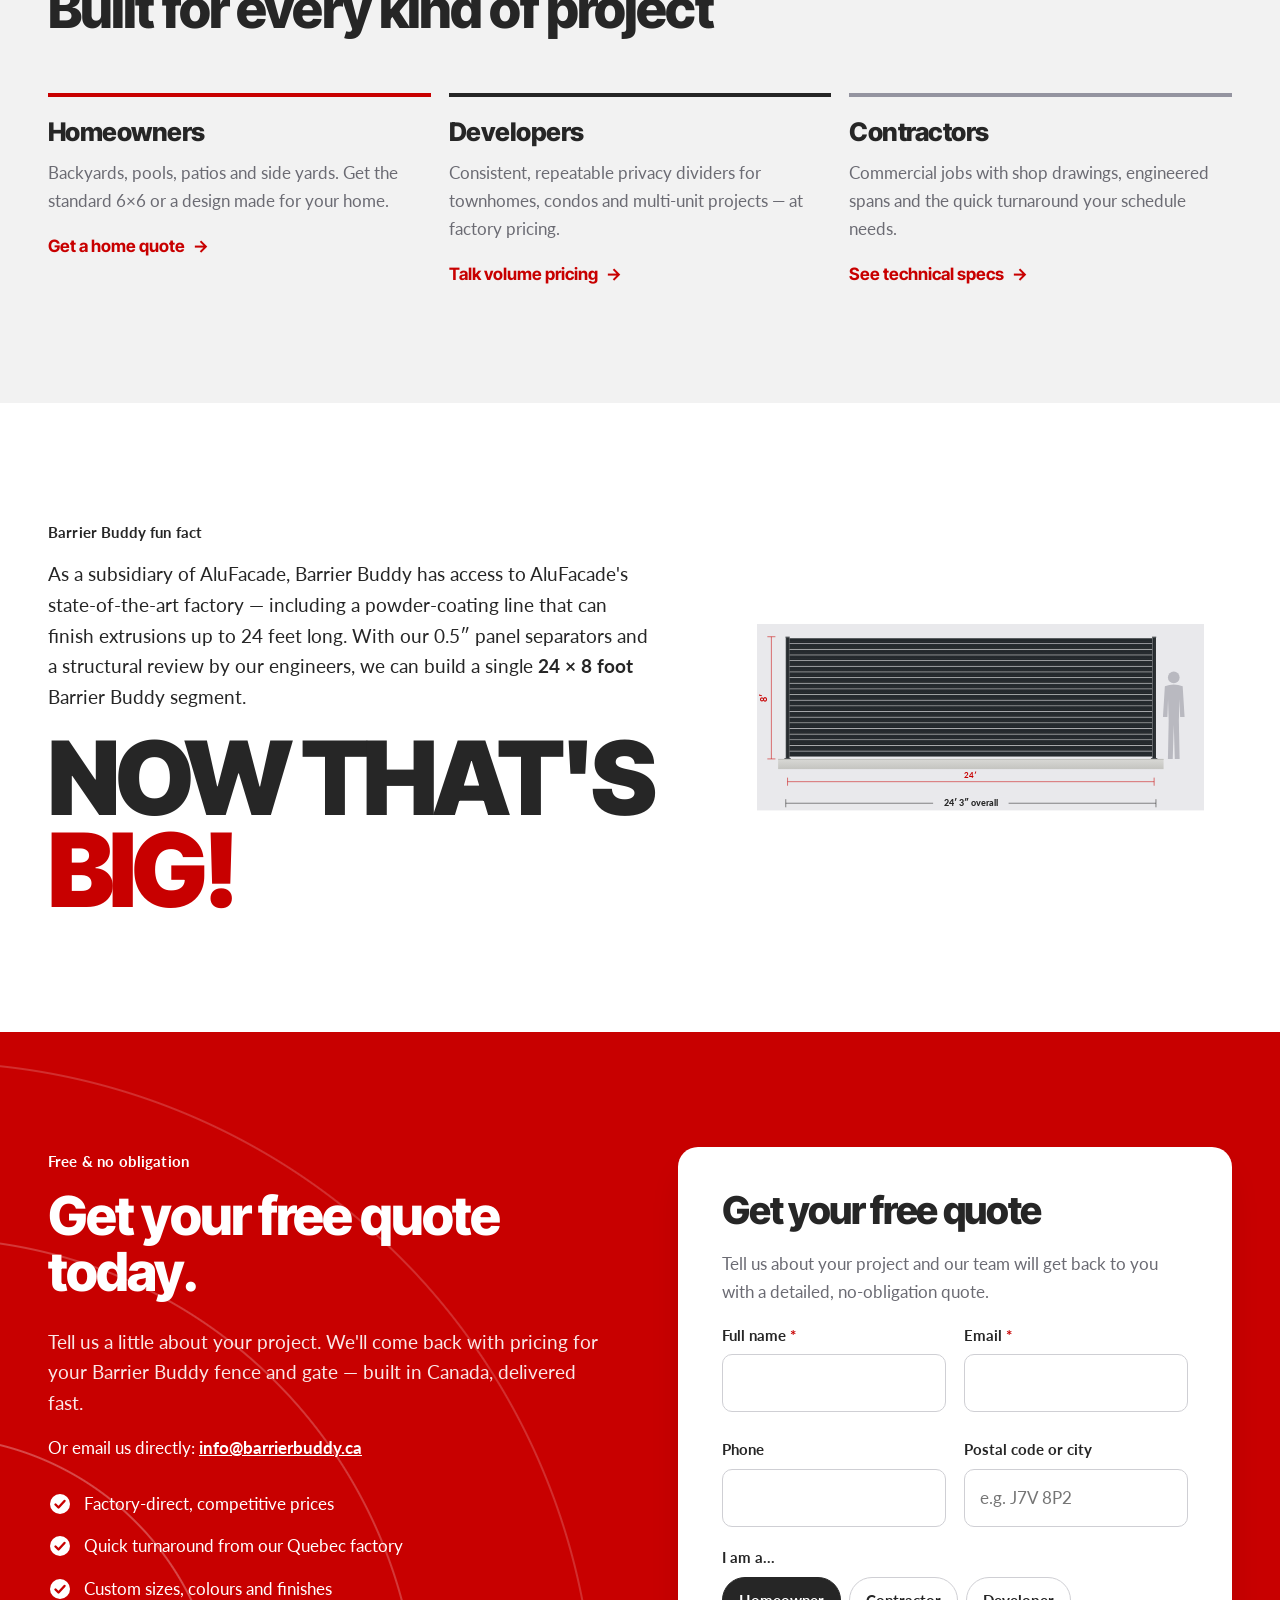
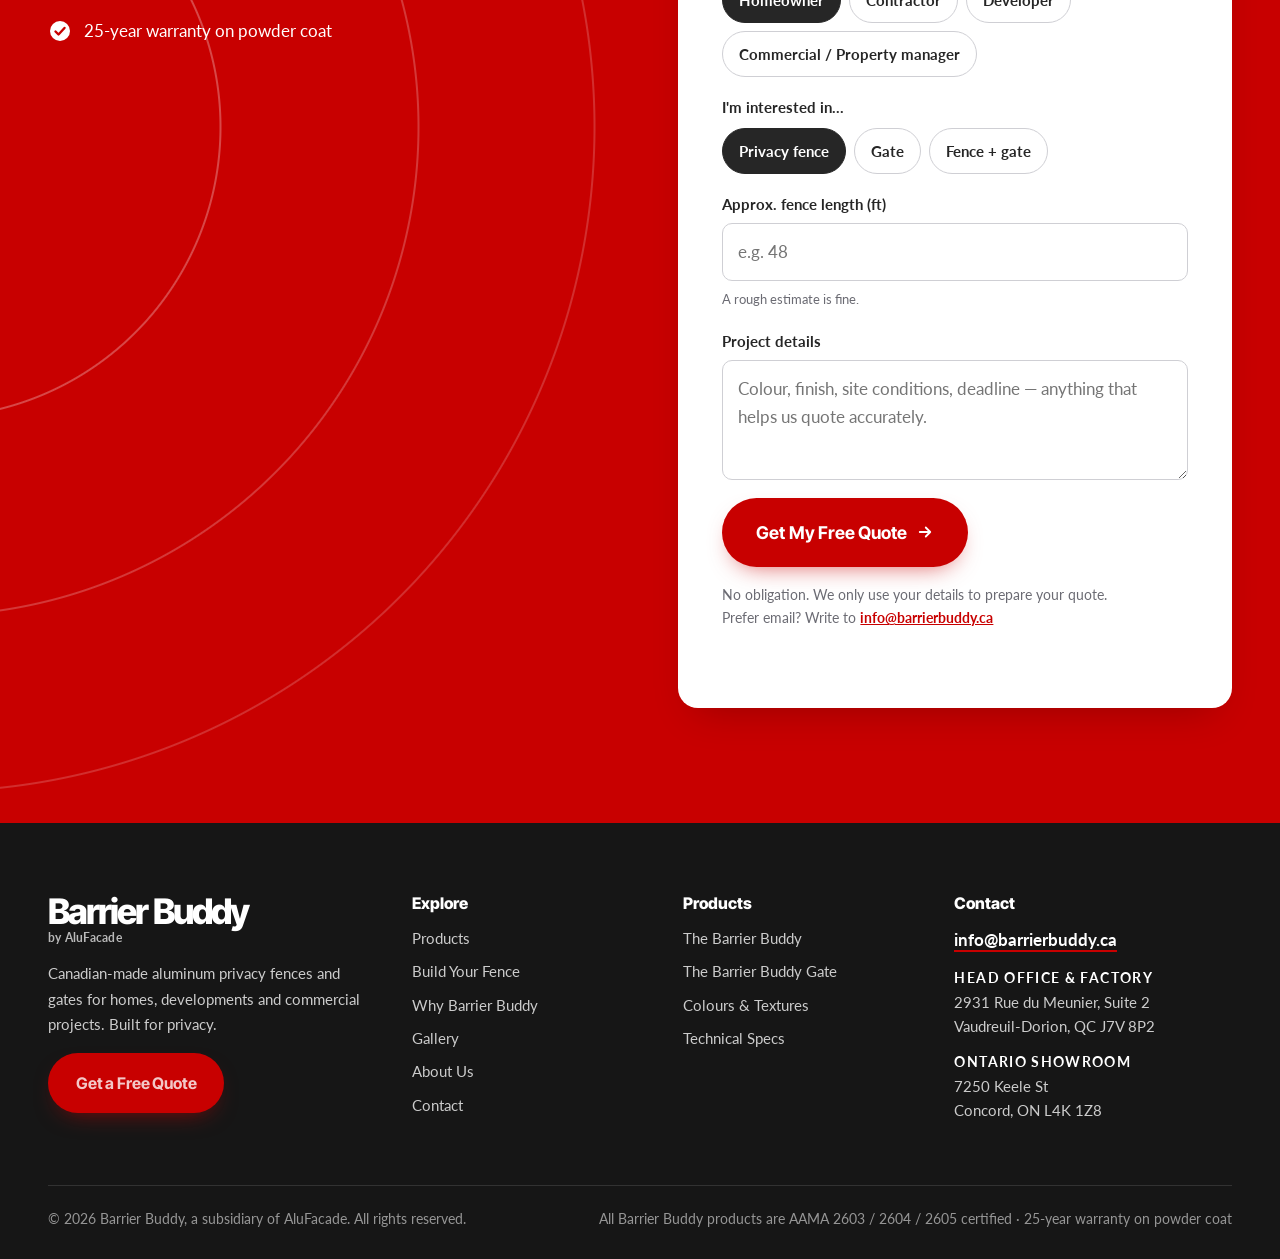
==== commit 70f28623: "Remove coarse sand, soft matte and smooth satin from product finishes The Products colour chart now " ====
--- a/index.html
+++ b/index.html
@@ -149,7 +149,7 @@
         <h2 id="why-title">Why go <span class="text-red">Barrier Buddy?</span></h2>
         <ul class="why__points">
           <li><div><strong>Private</strong>Solid, interlocking aluminum panels block sightlines completely, so your yard, pool or patio is truly yours.</div></li>
-          <li><div><strong>Aesthetic</strong>24 colours, textures and woodgrains &mdash; plus custom colour matching &mdash; to suit any home, design or style.</div></li>
+          <li><div><strong>Aesthetic</strong>21 colours, textures and woodgrains &mdash; plus custom colour matching &mdash; to suit any home, design or style.</div></li>
           <li><div><strong>Durable</strong>High-quality aluminum with AAMA-certified powder-coat finishes, backed by a 25-year warranty on the powder coat. No rot, no warping, no repainting.</div></li>
           <li><div><strong>Competitive pricing</strong>Made in our own Quebec factory and sold factory-direct, so you get premium aluminum privacy without the premium markup.</div></li>
         </ul>
@@ -177,7 +177,7 @@
       <div class="stats">
         <div class="stat"><div class="stat__num">25<small>yrs</small></div><div class="stat__label">Warranty on the powder-coat finish</div></div>
         <div class="stat"><div class="stat__num">24<small>ft</small></div><div class="stat__label">Longest extrusion our powder-coating line can finish</div></div>
-        <div class="stat"><div class="stat__num">24</div><div class="stat__label">Standard colours, textures &amp; woodgrains &mdash; plus custom matching</div></div>
+        <div class="stat"><div class="stat__num">21</div><div class="stat__label">Standard colours, textures &amp; woodgrains &mdash; plus custom matching</div></div>
         <div class="stat"><div class="stat__num">45<small>min</small></div><div class="stat__label">From Montreal to our state-of-the-art factory</div></div>
       </div>
     </div>
